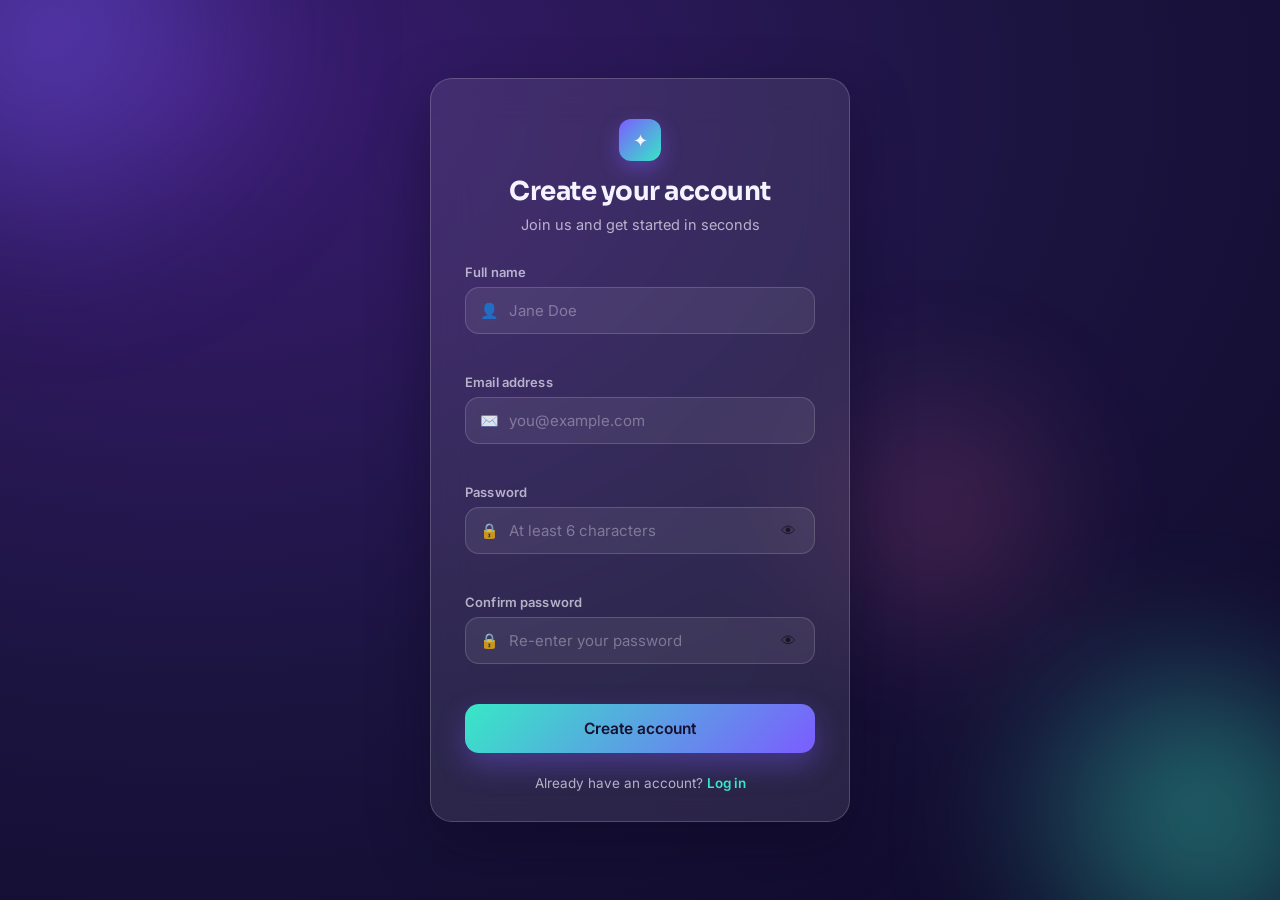
==== index.html @ 5131276d "Add files via upload" ====
<!DOCTYPE html>
<html lang="en">
<head>
<meta charset="UTF-8" />
<meta name="viewport" content="width=device-width, initial-scale=1.0" />
<title>Create Your Account</title>
<link rel="preconnect" href="https://fonts.googleapis.com">
<link href="https://fonts.googleapis.com/css2?family=Sora:wght@500;600;700;800&family=Inter:wght@400;500;600&display=swap" rel="stylesheet">
<link rel="stylesheet" href="style.css" />
</head>
<body>

  <div class="bg-orbs">
    <span class="orb orb-1"></span>
    <span class="orb orb-2"></span>
    <span class="orb orb-3"></span>
  </div>

  <main class="page">
    <section class="card" id="registerCard">
      <div class="card-head">
        <div class="mark">✦</div>
        <h1>Create your account</h1>
        <p class="sub">Join us and get started in seconds</p>
      </div>

      <form id="registerForm" novalidate>

        <div class="field">
          <label for="fullName">Full name</label>
          <div class="input-wrap">
            <span class="icon">👤</span>
            <input type="text" id="fullName" name="fullName" placeholder="Jane Doe" autocomplete="name" />
          </div>
          <span class="error" id="err-fullName"></span>
        </div>

        <div class="field">
          <label for="email">Email address</label>
          <div class="input-wrap">
            <span class="icon">✉️</span>
            <input type="email" id="email" name="email" placeholder="you@example.com" autocomplete="email" />
          </div>
          <span class="error" id="err-email"></span>
        </div>

        <div class="field">
          <label for="password">Password</label>
          <div class="input-wrap">
            <span class="icon">🔒</span>
            <input type="password" id="password" name="password" placeholder="At least 6 characters" autocomplete="new-password" />
            <button type="button" class="toggle-vis" data-target="password" aria-label="Show password">👁</button>
          </div>
          <span class="error" id="err-password"></span>
        </div>

        <div class="field">
          <label for="confirmPassword">Confirm password</label>
          <div class="input-wrap">
            <span class="icon">🔒</span>
            <input type="password" id="confirmPassword" name="confirmPassword" placeholder="Re-enter your password" autocomplete="new-password" />
            <button type="button" class="toggle-vis" data-target="confirmPassword" aria-label="Show password">👁</button>
          </div>
          <span class="error" id="err-confirmPassword"></span>
        </div>

        <button type="submit" class="btn-primary" id="submitBtn">
          <span class="btn-label">Create account</span>
          <span class="btn-spinner" hidden></span>
        </button>

        <p class="banner" id="formBanner" hidden></p>
      </form>

      <p class="footnote">Already have an account? <a href="#">Log in</a></p>
    </section>

    <!-- Post-submit success state -->
    <section class="card" id="successCard" hidden>
      <div class="result-icon success">✓</div>
      <h2>Check your inbox</h2>
      <p class="sub">
        We've sent a verification link to <strong id="sentToEmail">your email</strong>.
        Click it to activate your account. The link expires in 30 minutes.
      </p>
      <a href="resend.html" class="btn-ghost">Didn't get it? Resend email</a>
    </section>
  </main>

  <script src="script.js"></script>
</body>
</html>
---- style.css ----
/* ============================================
   Design tokens
   ============================================ */
:root {
  --bg-1: #1b1440;
  --bg-2: #3a1c71;
  --bg-3: #6a3aa1;
  --accent: #7c5cff;
  --accent-2: #37e8c6;
  --card-bg: rgba(255, 255, 255, 0.09);
  --card-border: rgba(255, 255, 255, 0.18);
  --text-main: #f5f3ff;
  --text-sub: rgba(245, 243, 255, 0.68);
  --input-bg: rgba(255, 255, 255, 0.07);
  --input-border: rgba(255, 255, 255, 0.16);
  --input-focus: var(--accent-2);
  --error: #ff8a9e;
  --success: #37e8c6;
  --radius-lg: 22px;
  --radius-md: 14px;
  --font-display: 'Sora', sans-serif;
  --font-body: 'Inter', sans-serif;
}

* { box-sizing: border-box; }

html, body {
  margin: 0;
  padding: 0;
  min-height: 100vh;
  font-family: var(--font-body);
  color: var(--text-main);
  background: radial-gradient(120% 120% at 15% 10%, var(--bg-2) 0%, var(--bg-1) 55%, #0f0a29 100%);
  overflow-x: hidden;
}

/* ============================================
   Ambient background orbs (signature element)
   ============================================ */
.bg-orbs {
  position: fixed;
  inset: 0;
  z-index: 0;
  overflow: hidden;
  pointer-events: none;
}
.orb {
  position: absolute;
  border-radius: 50%;
  filter: blur(70px);
  opacity: 0.55;
  animation: drift 18s ease-in-out infinite;
}
.orb-1 {
  width: 420px; height: 420px;
  top: -120px; left: -100px;
  background: radial-gradient(circle at 30% 30%, var(--accent), transparent 70%);
  animation-delay: 0s;
}
.orb-2 {
  width: 380px; height: 380px;
  bottom: -140px; right: -80px;
  background: radial-gradient(circle at 60% 40%, var(--accent-2), transparent 70%);
  animation-delay: -6s;
}
.orb-3 {
  width: 300px; height: 300px;
  top: 40%; right: 15%;
  background: radial-gradient(circle at 50% 50%, #ff6fa3, transparent 70%);
  opacity: 0.3;
  animation-delay: -12s;
}
@keyframes drift {
  0%, 100% { transform: translate(0, 0) scale(1); }
  50% { transform: translate(30px, -20px) scale(1.08); }
}
@media (prefers-reduced-motion: reduce) {
  .orb { animation: none; }
}

/* ============================================
   Layout
   ============================================ */
.page {
  position: relative;
  z-index: 1;
  min-height: 100vh;
  display: flex;
  align-items: center;
  justify-content: center;
  padding: 32px 20px;
}

/* ============================================
   Glass card
   ============================================ */
.card {
  width: 100%;
  max-width: 420px;
  background: var(--card-bg);
  border: 1px solid var(--card-border);
  border-radius: var(--radius-lg);
  backdrop-filter: blur(22px);
  -webkit-backdrop-filter: blur(22px);
  box-shadow: 0 24px 60px rgba(10, 6, 30, 0.45);
  padding: 40px 34px 30px;
  animation: rise 0.6s cubic-bezier(0.16, 1, 0.3, 1);
}
@keyframes rise {
  from { opacity: 0; transform: translateY(18px); }
  to { opacity: 1; transform: translateY(0); }
}

.card-head { text-align: center; margin-bottom: 28px; }
.mark {
  width: 42px; height: 42px;
  margin: 0 auto 14px;
  display: flex; align-items: center; justify-content: center;
  border-radius: 12px;
  background: linear-gradient(135deg, var(--accent), var(--accent-2));
  font-size: 18px;
  box-shadow: 0 8px 20px rgba(124, 92, 255, 0.4);
}
.card-head h1 {
  font-family: var(--font-display);
  font-size: 26px;
  font-weight: 700;
  margin: 0 0 6px;
  letter-spacing: -0.02em;
}
.sub {
  color: var(--text-sub);
  font-size: 14.5px;
  line-height: 1.5;
  margin: 0;
}

/* ============================================
   Form fields
   ============================================ */
.field { margin-bottom: 18px; }
label {
  display: block;
  font-size: 13px;
  font-weight: 600;
  margin-bottom: 7px;
  color: var(--text-sub);
  letter-spacing: 0.01em;
}
.input-wrap {
  display: flex;
  align-items: center;
  background: var(--input-bg);
  border: 1px solid var(--input-border);
  border-radius: var(--radius-md);
  padding: 0 14px;
  transition: border-color 0.2s ease, box-shadow 0.2s ease, background 0.2s ease;
}
.input-wrap:focus-within {
  border-color: var(--input-focus);
  box-shadow: 0 0 0 3px rgba(55, 232, 198, 0.15);
  background: rgba(255, 255, 255, 0.1);
}
.input-wrap .icon {
  font-size: 15px;
  margin-right: 10px;
  opacity: 0.85;
}
.input-wrap input {
  flex: 1;
  border: none;
  outline: none;
  background: transparent;
  color: var(--text-main);
  font-family: var(--font-body);
  font-size: 15px;
  padding: 13px 0;
}
.input-wrap input::placeholder { color: rgba(245, 243, 255, 0.35); }

.toggle-vis {
  background: none;
  border: none;
  cursor: pointer;
  font-size: 15px;
  opacity: 0.6;
  padding: 4px;
  transition: opacity 0.15s ease;
}
.toggle-vis:hover { opacity: 1; }

.field.has-error .input-wrap {
  border-color: var(--error);
  box-shadow: 0 0 0 3px rgba(255, 138, 158, 0.14);
}
.error {
  display: block;
  min-height: 16px;
  font-size: 12.5px;
  color: var(--error);
  margin-top: 6px;
  font-weight: 500;
}

/* ============================================
   Buttons
   ============================================ */
.btn-primary {
  width: 100%;
  border: none;
  border-radius: var(--radius-md);
  padding: 15px 0;
  margin-top: 6px;
  font-family: var(--font-body);
  font-size: 15.5px;
  font-weight: 600;
  color: #16102f;
  background: linear-gradient(135deg, var(--accent-2), var(--accent));
  cursor: pointer;
  display: flex;
  align-items: center;
  justify-content: center;
  gap: 10px;
  transition: transform 0.15s ease, box-shadow 0.2s ease, opacity 0.2s ease;
  box-shadow: 0 12px 28px rgba(124, 92, 255, 0.35);
}
.btn-primary:hover { transform: translateY(-2px); box-shadow: 0 16px 34px rgba(124, 92, 255, 0.45); }
.btn-primary:active { transform: translateY(0); }
.btn-primary:disabled { opacity: 0.7; cursor: not-allowed; transform: none; }

.btn-spinner {
  width: 16px; height: 16px;
  border: 2px solid rgba(22, 16, 47, 0.3);
  border-top-color: #16102f;
  border-radius: 50%;
  animation: spin 0.7s linear infinite;
}
@keyframes spin { to { transform: rotate(360deg); } }

.btn-ghost {
  display: inline-block;
  margin-top: 22px;
  padding: 12px 22px;
  border-radius: var(--radius-md);
  border: 1px solid var(--input-border);
  color: var(--text-main);
  text-decoration: none;
  font-size: 14px;
  font-weight: 600;
  transition: background 0.2s ease, border-color 0.2s ease;
}
.btn-ghost:hover { background: rgba(255,255,255,0.08); border-color: var(--accent-2); }

.footnote {
  text-align: center;
  margin: 22px 0 0;
  font-size: 13.5px;
  color: var(--text-sub);
}
.footnote a {
  color: var(--accent-2);
  font-weight: 600;
  text-decoration: none;
}
.footnote a:hover { text-decoration: underline; }

.banner {
  margin: 14px 0 0;
  padding: 11px 14px;
  border-radius: 10px;
  font-size: 13px;
  font-weight: 500;
  text-align: center;
  background: rgba(255, 138, 158, 0.14);
  color: var(--error);
  border: 1px solid rgba(255, 138, 158, 0.3);
}
.banner.ok {
  background: rgba(55, 232, 198, 0.14);
  color: var(--success);
  border-color: rgba(55, 232, 198, 0.3);
}

/* ============================================
   Result states (used on index success + verify.html)
   ============================================ */
#successCard, .result-card {
  text-align: center;
}
.result-icon {
  width: 64px; height: 64px;
  margin: 0 auto 18px;
  display: flex; align-items: center; justify-content: center;
  border-radius: 50%;
  font-size: 28px;
  font-weight: 700;
}
.result-icon.success {
  background: rgba(55, 232, 198, 0.15);
  color: var(--success);
  border: 1px solid rgba(55, 232, 198, 0.4);
}
.result-icon.error {
  background: rgba(255, 138, 158, 0.15);
  color: var(--error);
  border: 1px solid rgba(255, 138, 158, 0.4);
}
.result-card h2 {
  font-family: var(--font-display);
  font-size: 23px;
  margin: 0 0 10px;
}
#successCard h2 {
  font-family: var(--font-display);
  font-size: 23px;
  margin: 0 0 10px;
}
.result-card p, #successCard p { color: var(--text-sub); font-size: 14.5px; line-height: 1.6; }

.spinner-lg {
  width: 40px; height: 40px;
  margin: 0 auto 18px;
  border: 3px solid rgba(255,255,255,0.15);
  border-top-color: var(--accent-2);
  border-radius: 50%;
  animation: spin 0.8s linear infinite;
}

/* ============================================
   Responsive
   ============================================ */
@media (max-width: 480px) {
  .card { padding: 32px 24px 26px; border-radius: 18px; }
  .card-head h1 { font-size: 22px; }
}
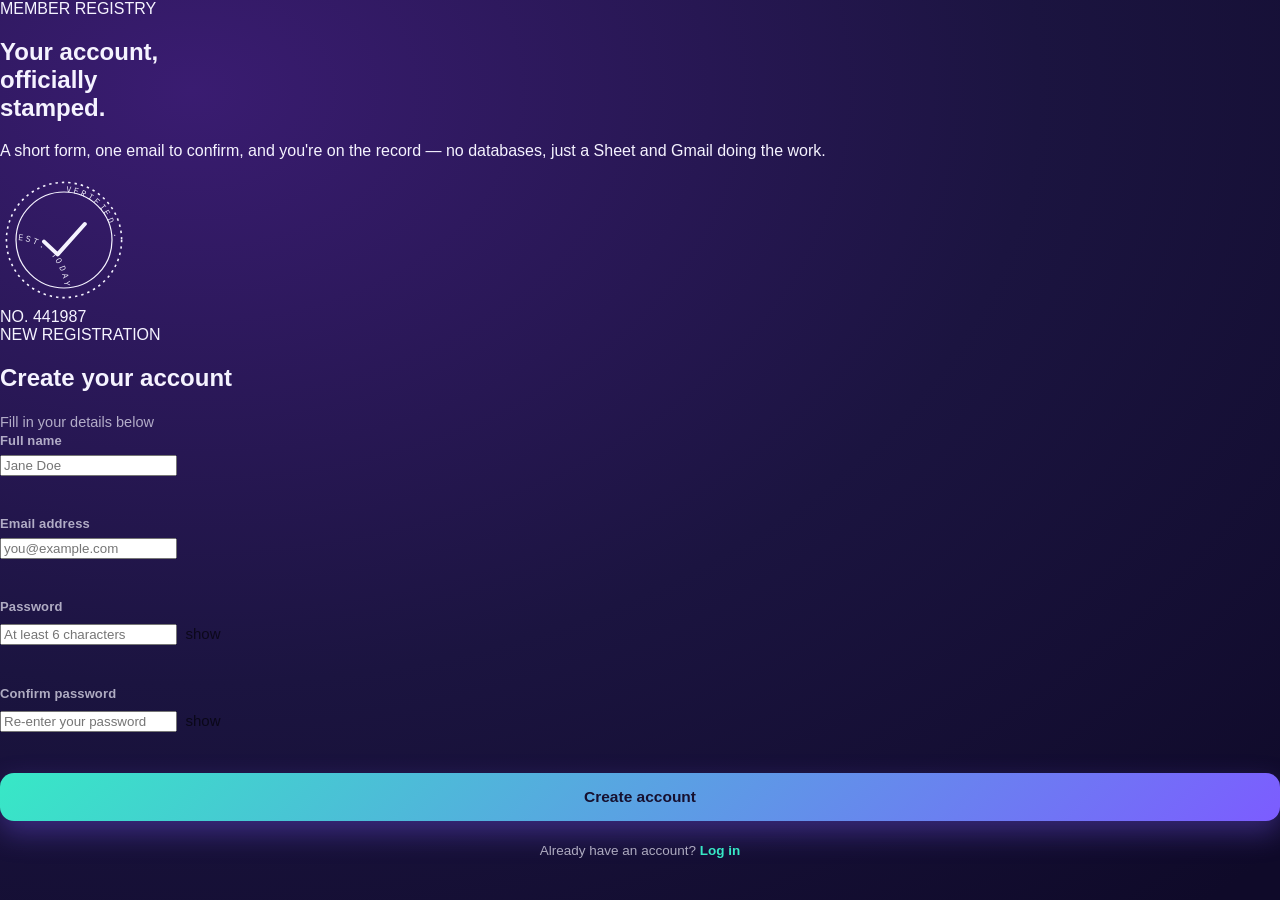
==== commit 52db6091: "Refactor index.html structure and styles" ====
--- a/index.html
+++ b/index.html
@@ -5,88 +5,120 @@
 <meta name="viewport" content="width=device-width, initial-scale=1.0" />
 <title>Create Your Account</title>
 <link rel="preconnect" href="https://fonts.googleapis.com">
-<link href="https://fonts.googleapis.com/css2?family=Sora:wght@500;600;700;800&family=Inter:wght@400;500;600&display=swap" rel="stylesheet">
+<link href="https://fonts.googleapis.com/css2?family=Fraunces:opsz,wght@9..144,500;9..144,600;9..144,700&family=Work+Sans:wght@400;500;600&family=IBM+Plex+Mono:wght@500;600&display=swap" rel="stylesheet">
 <link rel="stylesheet" href="style.css" />
 </head>
 <body>
 
-  <div class="bg-orbs">
-    <span class="orb orb-1"></span>
-    <span class="orb orb-2"></span>
-    <span class="orb orb-3"></span>
-  </div>
+  <main class="frame">
 
-  <main class="page">
-    <section class="card" id="registerCard">
-      <div class="card-head">
-        <div class="mark">✦</div>
-        <h1>Create your account</h1>
-        <p class="sub">Join us and get started in seconds</p>
+    <!-- Left: brand panel with the rubber-stamp signature -->
+    <section class="panel-brand">
+      <div class="panel-inner">
+        <span class="eyebrow">MEMBER REGISTRY</span>
+        <h1 class="headline">Your account,<br/>officially<br/>stamped.</h1>
+        <p class="tagline">A short form, one email to confirm, and you're on the record — no databases, just a Sheet and Gmail doing the work.</p>
+
+        <div class="stamp" aria-hidden="true">
+          <svg viewBox="0 0 160 160" width="128" height="128">
+            <circle cx="80" cy="80" r="72" fill="none" stroke="currentColor" stroke-width="2" stroke-dasharray="3 5"/>
+            <circle cx="80" cy="80" r="60" fill="none" stroke="currentColor" stroke-width="1.5"/>
+            <path id="stampCircleTop" fill="none" d="M 80,20 A 60,60 0 0 1 140,80"/>
+            <path id="stampCircleBot" fill="none" d="M 20,80 A 60,60 0 0 1 80,140"/>
+            <text font-family="IBM Plex Mono" font-size="10.5" letter-spacing="3" fill="currentColor">
+              <textPath href="#stampCircleTop" startOffset="2">VERIFIED · SECURE</textPath>
+            </text>
+            <text font-family="IBM Plex Mono" font-size="10.5" letter-spacing="3" fill="currentColor">
+              <textPath href="#stampCircleBot" startOffset="2">EST. TODAY</textPath>
+            </text>
+            <path d="M55 82 L72 98 L106 60" fill="none" stroke="currentColor" stroke-width="5" stroke-linecap="round" stroke-linejoin="round"/>
+          </svg>
+        </div>
+
+        <div class="ticket-number">NO. <span id="ticketNumber">000142</span></div>
+      </div>
+    </section>
+
+    <!-- Right: the form, styled like a ticket stub -->
+    <section class="panel-form">
+      <div class="stub" id="registerCard">
+        <div class="stub-notch stub-notch-top"></div>
+
+        <div class="stub-head">
+          <span class="eyebrow small">NEW REGISTRATION</span>
+          <h2>Create your account</h2>
+          <p class="sub">Fill in your details below</p>
+        </div>
+
+        <form id="registerForm" novalidate>
+
+          <div class="field">
+            <label for="fullName">Full name</label>
+            <input type="text" id="fullName" name="fullName" placeholder="Jane Doe" autocomplete="name" />
+            <span class="error" id="err-fullName"></span>
+          </div>
+
+          <div class="field">
+            <label for="email">Email address</label>
+            <input type="email" id="email" name="email" placeholder="you@example.com" autocomplete="email" />
+            <span class="error" id="err-email"></span>
+          </div>
+
+          <div class="field">
+            <label for="password">Password</label>
+            <div class="input-with-toggle">
+              <input type="password" id="password" name="password" placeholder="At least 6 characters" autocomplete="new-password" />
+              <button type="button" class="toggle-vis" data-target="password" aria-label="Show password">show</button>
+            </div>
+            <span class="error" id="err-password"></span>
+          </div>
+
+          <div class="field">
+            <label for="confirmPassword">Confirm password</label>
+            <div class="input-with-toggle">
+              <input type="password" id="confirmPassword" name="confirmPassword" placeholder="Re-enter your password" autocomplete="new-password" />
+              <button type="button" class="toggle-vis" data-target="confirmPassword" aria-label="Show password">show</button>
+            </div>
+            <span class="error" id="err-confirmPassword"></span>
+          </div>
+
+          <button type="submit" class="btn-primary" id="submitBtn">
+            <span class="btn-label">Create account</span>
+            <span class="btn-spinner" hidden></span>
+          </button>
+
+          <p class="banner" id="formBanner" hidden></p>
+        </form>
+
+        <div class="stub-perf"></div>
+
+        <p class="footnote">Already have an account? <a href="#">Log in</a></p>
       </div>
 
-      <form id="registerForm" novalidate>
+      <!-- Post-submit success state -->
+      <div class="stub result-stub" id="successCard" hidden>
+        <div class="stub-notch stub-notch-top"></div>
+        <div class="result-stamp success">
+          <svg viewBox="0 0 52 52" width="36" height="36">
+            <circle class="check-circle" cx="26" cy="26" r="23" fill="none"/>
+            <path class="check-mark" fill="none" d="M14 27 L22 35 L38 17"/>
+          </svg>
+        </div>
+        <h2>Check your inbox</h2>
+        <p class="sub">
+          We've sent a verification link to <strong id="sentToEmail">your email</strong>.
+          Click it to activate your account. The link expires in 30 minutes.
+        </p>
+        <a href="verify.html" class="btn-ghost">Didn't get it? Resend email</a>
+      </div>
 
-        <div class="field">
-          <label for="fullName">Full name</label>
-          <div class="input-wrap">
-            <span class="icon">👤</span>
-            <input type="text" id="fullName" name="fullName" placeholder="Jane Doe" autocomplete="name" />
-          </div>
-          <span class="error" id="err-fullName"></span>
-        </div>
-
-        <div class="field">
-          <label for="email">Email address</label>
-          <div class="input-wrap">
-            <span class="icon">✉️</span>
-            <input type="email" id="email" name="email" placeholder="you@example.com" autocomplete="email" />
-          </div>
-          <span class="error" id="err-email"></span>
-        </div>
-
-        <div class="field">
-          <label for="password">Password</label>
-          <div class="input-wrap">
-            <span class="icon">🔒</span>
-            <input type="password" id="password" name="password" placeholder="At least 6 characters" autocomplete="new-password" />
-            <button type="button" class="toggle-vis" data-target="password" aria-label="Show password">👁</button>
-          </div>
-          <span class="error" id="err-password"></span>
-        </div>
-
-        <div class="field">
-          <label for="confirmPassword">Confirm password</label>
-          <div class="input-wrap">
-            <span class="icon">🔒</span>
-            <input type="password" id="confirmPassword" name="confirmPassword" placeholder="Re-enter your password" autocomplete="new-password" />
-            <button type="button" class="toggle-vis" data-target="confirmPassword" aria-label="Show password">👁</button>
-          </div>
-          <span class="error" id="err-confirmPassword"></span>
-        </div>
-
-        <button type="submit" class="btn-primary" id="submitBtn">
-          <span class="btn-label">Create account</span>
-          <span class="btn-spinner" hidden></span>
-        </button>
-
-        <p class="banner" id="formBanner" hidden></p>
-      </form>
-
-      <p class="footnote">Already have an account? <a href="#">Log in</a></p>
-    </section>
-
-    <!-- Post-submit success state -->
-    <section class="card" id="successCard" hidden>
-      <div class="result-icon success">✓</div>
-      <h2>Check your inbox</h2>
-      <p class="sub">
-        We've sent a verification link to <strong id="sentToEmail">your email</strong>.
-        Click it to activate your account. The link expires in 30 minutes.
-      </p>
-      <a href="resend.html" class="btn-ghost">Didn't get it? Resend email</a>
     </section>
   </main>
 
   <script src="script.js"></script>
+  <script>
+    document.getElementById("ticketNumber").textContent =
+      String(Math.floor(100000 + Math.random() * 900000)).slice(0, 6);
+  </script>
 </body>
 </html>
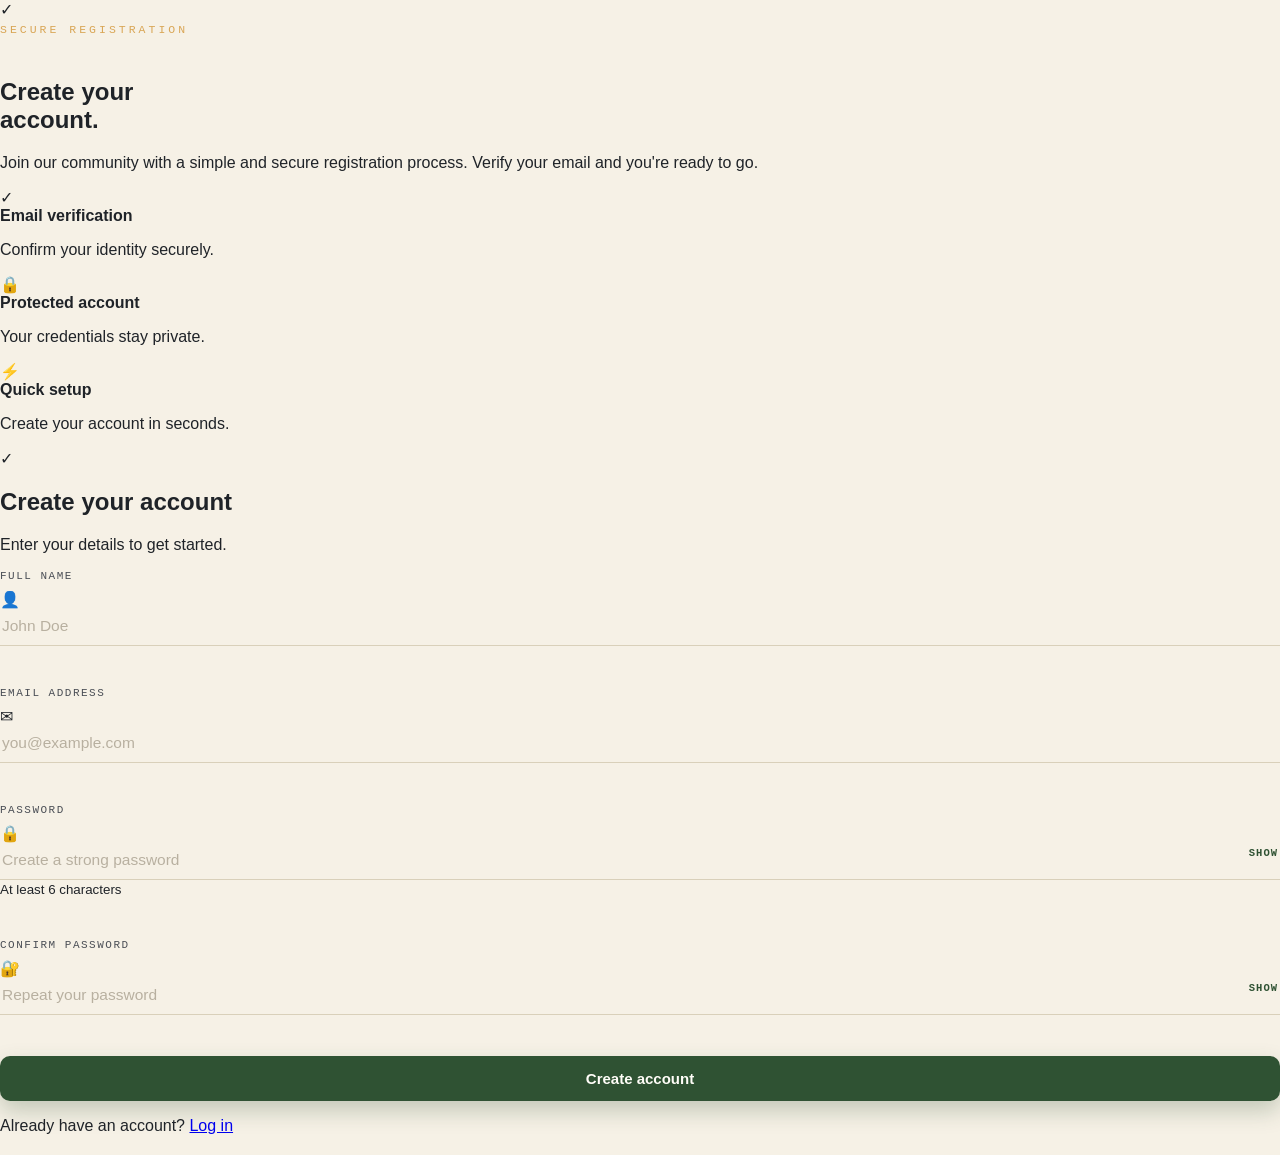
==== commit f93a3579: "1 Updated the HTML structure for the account creation page, including changes to the form and layout" ====
--- a/index.html
+++ b/index.html
@@ -1,124 +1,374 @@
 <!DOCTYPE html>
 <html lang="en">
+
 <head>
-<meta charset="UTF-8" />
-<meta name="viewport" content="width=device-width, initial-scale=1.0" />
-<title>Create Your Account</title>
-<link rel="preconnect" href="https://fonts.googleapis.com">
-<link href="https://fonts.googleapis.com/css2?family=Fraunces:opsz,wght@9..144,500;9..144,600;9..144,700&family=Work+Sans:wght@400;500;600&family=IBM+Plex+Mono:wght@500;600&display=swap" rel="stylesheet">
-<link rel="stylesheet" href="style.css" />
+
+<meta charset="UTF-8">
+
+<meta name="viewport"
+content="width=device-width, initial-scale=1.0">
+
+<title>Create Account</title>
+
+<link rel="preconnect"
+href="https://fonts.googleapis.com">
+
+<link rel="preconnect"
+href="https://fonts.gstatic.com"
+crossorigin>
+
+<link href="https://fonts.googleapis.com/css2?family=DM+Sans:wght@400;500;600;700&family=Playfair+Display:wght@600;700&display=swap"
+rel="stylesheet">
+
+<link rel="stylesheet" href="style.css">
+
 </head>
+
+
 <body>
 
-  <main class="frame">
-
-    <!-- Left: brand panel with the rubber-stamp signature -->
-    <section class="panel-brand">
-      <div class="panel-inner">
-        <span class="eyebrow">MEMBER REGISTRY</span>
-        <h1 class="headline">Your account,<br/>officially<br/>stamped.</h1>
-        <p class="tagline">A short form, one email to confirm, and you're on the record — no databases, just a Sheet and Gmail doing the work.</p>
-
-        <div class="stamp" aria-hidden="true">
-          <svg viewBox="0 0 160 160" width="128" height="128">
-            <circle cx="80" cy="80" r="72" fill="none" stroke="currentColor" stroke-width="2" stroke-dasharray="3 5"/>
-            <circle cx="80" cy="80" r="60" fill="none" stroke="currentColor" stroke-width="1.5"/>
-            <path id="stampCircleTop" fill="none" d="M 80,20 A 60,60 0 0 1 140,80"/>
-            <path id="stampCircleBot" fill="none" d="M 20,80 A 60,60 0 0 1 80,140"/>
-            <text font-family="IBM Plex Mono" font-size="10.5" letter-spacing="3" fill="currentColor">
-              <textPath href="#stampCircleTop" startOffset="2">VERIFIED · SECURE</textPath>
-            </text>
-            <text font-family="IBM Plex Mono" font-size="10.5" letter-spacing="3" fill="currentColor">
-              <textPath href="#stampCircleBot" startOffset="2">EST. TODAY</textPath>
-            </text>
-            <path d="M55 82 L72 98 L106 60" fill="none" stroke="currentColor" stroke-width="5" stroke-linecap="round" stroke-linejoin="round"/>
-          </svg>
-        </div>
-
-        <div class="ticket-number">NO. <span id="ticketNumber">000142</span></div>
-      </div>
-    </section>
-
-    <!-- Right: the form, styled like a ticket stub -->
-    <section class="panel-form">
-      <div class="stub" id="registerCard">
-        <div class="stub-notch stub-notch-top"></div>
-
-        <div class="stub-head">
-          <span class="eyebrow small">NEW REGISTRATION</span>
-          <h2>Create your account</h2>
-          <p class="sub">Fill in your details below</p>
-        </div>
-
-        <form id="registerForm" novalidate>
-
-          <div class="field">
-            <label for="fullName">Full name</label>
-            <input type="text" id="fullName" name="fullName" placeholder="Jane Doe" autocomplete="name" />
-            <span class="error" id="err-fullName"></span>
-          </div>
-
-          <div class="field">
-            <label for="email">Email address</label>
-            <input type="email" id="email" name="email" placeholder="you@example.com" autocomplete="email" />
-            <span class="error" id="err-email"></span>
-          </div>
-
-          <div class="field">
-            <label for="password">Password</label>
-            <div class="input-with-toggle">
-              <input type="password" id="password" name="password" placeholder="At least 6 characters" autocomplete="new-password" />
-              <button type="button" class="toggle-vis" data-target="password" aria-label="Show password">show</button>
-            </div>
-            <span class="error" id="err-password"></span>
-          </div>
-
-          <div class="field">
-            <label for="confirmPassword">Confirm password</label>
-            <div class="input-with-toggle">
-              <input type="password" id="confirmPassword" name="confirmPassword" placeholder="Re-enter your password" autocomplete="new-password" />
-              <button type="button" class="toggle-vis" data-target="confirmPassword" aria-label="Show password">show</button>
-            </div>
-            <span class="error" id="err-confirmPassword"></span>
-          </div>
-
-          <button type="submit" class="btn-primary" id="submitBtn">
-            <span class="btn-label">Create account</span>
-            <span class="btn-spinner" hidden></span>
-          </button>
-
-          <p class="banner" id="formBanner" hidden></p>
-        </form>
-
-        <div class="stub-perf"></div>
-
-        <p class="footnote">Already have an account? <a href="#">Log in</a></p>
-      </div>
-
-      <!-- Post-submit success state -->
-      <div class="stub result-stub" id="successCard" hidden>
-        <div class="stub-notch stub-notch-top"></div>
-        <div class="result-stamp success">
-          <svg viewBox="0 0 52 52" width="36" height="36">
-            <circle class="check-circle" cx="26" cy="26" r="23" fill="none"/>
-            <path class="check-mark" fill="none" d="M14 27 L22 35 L38 17"/>
-          </svg>
-        </div>
-        <h2>Check your inbox</h2>
-        <p class="sub">
-          We've sent a verification link to <strong id="sentToEmail">your email</strong>.
-          Click it to activate your account. The link expires in 30 minutes.
-        </p>
-        <a href="verify.html" class="btn-ghost">Didn't get it? Resend email</a>
-      </div>
-
-    </section>
-  </main>
-
-  <script src="script.js"></script>
-  <script>
-    document.getElementById("ticketNumber").textContent =
-      String(Math.floor(100000 + Math.random() * 900000)).slice(0, 6);
-  </script>
+<div class="page-bg"></div>
+
+<main class="auth-container">
+
+
+<!-- LEFT SIDE -->
+
+<section class="brand-panel">
+
+<div class="brand-content">
+
+<div class="brand-logo">
+<span>✓</span>
+</div>
+
+<div class="eyebrow">
+SECURE REGISTRATION
+</div>
+
+<h1>
+Create your
+<br>
+<span>account.</span>
+</h1>
+
+<p class="brand-description">
+Join our community with a simple and secure registration process.
+Verify your email and you're ready to go.
+</p>
+
+
+<div class="feature-list">
+
+<div class="feature">
+<div class="feature-icon">✓</div>
+
+<div>
+<strong>Email verification</strong>
+<p>Confirm your identity securely.</p>
+</div>
+</div>
+
+
+<div class="feature">
+<div class="feature-icon">🔒</div>
+
+<div>
+<strong>Protected account</strong>
+<p>Your credentials stay private.</p>
+</div>
+</div>
+
+
+<div class="feature">
+<div class="feature-icon">⚡</div>
+
+<div>
+<strong>Quick setup</strong>
+<p>Create your account in seconds.</p>
+</div>
+</div>
+
+</div>
+
+</div>
+
+</section>
+
+
+<!-- FORM SIDE -->
+
+<section class="form-panel">
+
+<div class="form-card"
+id="registerCard">
+
+
+<div class="form-header">
+
+<div class="mini-logo">
+✓
+</div>
+
+<h2>Create your account</h2>
+
+<p>
+Enter your details to get started.
+</p>
+
+</div>
+
+
+<form id="registerForm" novalidate>
+
+
+<!-- NAME -->
+
+<div class="field">
+
+<label for="fullName">
+Full name
+</label>
+
+<div class="input-wrapper">
+
+<span class="input-icon">👤</span>
+
+<input
+type="text"
+id="fullName"
+name="fullName"
+placeholder="John Doe"
+autocomplete="name"
+>
+
+</div>
+
+<span class="error"
+id="err-fullName">
+</span>
+
+</div>
+
+
+<!-- EMAIL -->
+
+<div class="field">
+
+<label for="email">
+Email address
+</label>
+
+<div class="input-wrapper">
+
+<span class="input-icon">✉</span>
+
+<input
+type="email"
+id="email"
+name="email"
+placeholder="you@example.com"
+autocomplete="email"
+>
+
+</div>
+
+<span class="error"
+id="err-email">
+</span>
+
+</div>
+
+
+<!-- PASSWORD -->
+
+<div class="field">
+
+<label for="password">
+Password
+</label>
+
+<div class="input-wrapper">
+
+<span class="input-icon">🔒</span>
+
+<input
+type="password"
+id="password"
+name="password"
+placeholder="Create a strong password"
+autocomplete="new-password"
+>
+
+<button
+type="button"
+class="toggle-vis"
+data-target="password"
+>
+Show
+</button>
+
+</div>
+
+<div class="password-strength">
+
+<div class="strength-bar">
+<span></span>
+<span></span>
+<span></span>
+<span></span>
+</div>
+
+<small id="strengthText">
+At least 6 characters
+</small>
+
+</div>
+
+<span class="error"
+id="err-password">
+</span>
+
+</div>
+
+
+<!-- CONFIRM -->
+
+<div class="field">
+
+<label for="confirmPassword">
+Confirm password
+</label>
+
+<div class="input-wrapper">
+
+<span class="input-icon">🔐</span>
+
+<input
+type="password"
+id="confirmPassword"
+name="confirmPassword"
+placeholder="Repeat your password"
+autocomplete="new-password"
+>
+
+<button
+type="button"
+class="toggle-vis"
+data-target="confirmPassword"
+>
+Show
+</button>
+
+</div>
+
+<span class="error"
+id="err-confirmPassword">
+</span>
+
+</div>
+
+
+<!-- SUBMIT -->
+
+<button
+type="submit"
+class="btn-primary"
+id="submitBtn"
+>
+
+<span class="btn-label">
+Create account
+</span>
+
+<span
+class="btn-spinner"
+hidden>
+</span>
+
+</button>
+
+
+<p
+class="banner"
+id="formBanner"
+hidden>
+</p>
+
+</form>
+
+
+<p class="login-note">
+Already have an account?
+<a href="#">
+Log in
+</a>
+</p>
+
+</div>
+
+
+<!-- SUCCESS CARD -->
+
+<div
+class="form-card success-card"
+id="successCard"
+hidden
+>
+
+<div class="success-icon">
+✓
+</div>
+
+<div class="success-content">
+
+<div class="eyebrow">
+REGISTRATION COMPLETE
+</div>
+
+<h2>
+Check your inbox
+</h2>
+
+<p>
+We've sent a verification link to
+<strong id="sentToEmail">
+your email
+</strong>.
+</p>
+
+<div class="email-notice">
+
+<span>✉</span>
+
+<div>
+<strong>Verification email sent</strong>
+
+<p>
+The link will expire in 30 minutes.
+</p>
+
+</div>
+
+</div>
+
+<a
+href="verify.html"
+class="btn-secondary"
+>
+Didn't receive it?
+</a>
+
+</div>
+
+</div>
+
+</section>
+
+</main>
+
+
+<script src="script.js"></script>
+
 </body>
 </html>
--- a/style.css
+++ b/style.css
@@ -1,25 +1,23 @@
 /* ============================================
-   Design tokens
+   Design tokens — "paper & stamp" system
    ============================================ */
 :root {
-  --bg-1: #1b1440;
-  --bg-2: #3a1c71;
-  --bg-3: #6a3aa1;
-  --accent: #7c5cff;
-  --accent-2: #37e8c6;
-  --card-bg: rgba(255, 255, 255, 0.09);
-  --card-border: rgba(255, 255, 255, 0.18);
-  --text-main: #f5f3ff;
-  --text-sub: rgba(245, 243, 255, 0.68);
-  --input-bg: rgba(255, 255, 255, 0.07);
-  --input-border: rgba(255, 255, 255, 0.16);
-  --input-focus: var(--accent-2);
-  --error: #ff8a9e;
-  --success: #37e8c6;
-  --radius-lg: 22px;
-  --radius-md: 14px;
-  --font-display: 'Sora', sans-serif;
-  --font-body: 'Inter', sans-serif;
+  --paper: #f6f1e6;
+  --paper-2: #efe8d8;
+  --ink: #1f2328;
+  --ink-soft: #4a4e55;
+  --forest: #2f5233;
+  --forest-2: #234226;
+  --brass: #b9812f;
+  --brass-light: #d9a656;
+  --rose: #b1483d;
+  --line: #d9d0ba;
+  --white: #fffdf8;
+
+  --radius-md: 10px;
+  --font-display: 'Fraunces', serif;
+  --font-body: 'Work Sans', sans-serif;
+  --font-mono: 'IBM Plex Mono', monospace;
 }
 
 * { box-sizing: border-box; }
@@ -29,175 +27,226 @@
   padding: 0;
   min-height: 100vh;
   font-family: var(--font-body);
-  color: var(--text-main);
-  background: radial-gradient(120% 120% at 15% 10%, var(--bg-2) 0%, var(--bg-1) 55%, #0f0a29 100%);
-  overflow-x: hidden;
-}
-
-/* ============================================
-   Ambient background orbs (signature element)
-   ============================================ */
-.bg-orbs {
-  position: fixed;
+  color: var(--ink);
+  background: var(--paper);
+}
+
+/* ============================================
+   Split-screen frame
+   ============================================ */
+.frame {
+  min-height: 100vh;
+  display: grid;
+  grid-template-columns: minmax(0, 1.05fr) minmax(0, 1fr);
+}
+
+/* ---------- Left: brand panel ---------- */
+.panel-brand {
+  position: relative;
+  background: var(--forest);
+  background-image:
+    radial-gradient(circle at 15% 20%, rgba(255,255,255,0.05), transparent 45%),
+    linear-gradient(165deg, var(--forest) 0%, var(--forest-2) 100%);
+  color: var(--paper);
+  display: flex;
+  align-items: center;
+  padding: 64px 56px;
+  overflow: hidden;
+}
+.panel-brand::before {
+  /* subtle paper-grain overlay so the flat green reads as printed, not digital */
+  content: "";
+  position: absolute;
   inset: 0;
-  z-index: 0;
-  overflow: hidden;
+  opacity: 0.06;
+  background-image: url("data:image/svg+xml,%3Csvg xmlns='http://www.w3.org/2000/svg' width='140' height='140'%3E%3Cfilter id='n'%3E%3CfeTurbulence type='fractalNoise' baseFrequency='0.85' numOctaves='2' stitchTiles='stitch'/%3E%3C/filter%3E%3Crect width='100%25' height='100%25' filter='url(%23n)'/%3E%3C/svg%3E");
+  mix-blend-mode: overlay;
   pointer-events: none;
 }
-.orb {
-  position: absolute;
-  border-radius: 50%;
-  filter: blur(70px);
-  opacity: 0.55;
-  animation: drift 18s ease-in-out infinite;
-}
-.orb-1 {
-  width: 420px; height: 420px;
-  top: -120px; left: -100px;
-  background: radial-gradient(circle at 30% 30%, var(--accent), transparent 70%);
-  animation-delay: 0s;
-}
-.orb-2 {
-  width: 380px; height: 380px;
-  bottom: -140px; right: -80px;
-  background: radial-gradient(circle at 60% 40%, var(--accent-2), transparent 70%);
-  animation-delay: -6s;
-}
-.orb-3 {
-  width: 300px; height: 300px;
-  top: 40%; right: 15%;
-  background: radial-gradient(circle at 50% 50%, #ff6fa3, transparent 70%);
-  opacity: 0.3;
-  animation-delay: -12s;
-}
-@keyframes drift {
-  0%, 100% { transform: translate(0, 0) scale(1); }
-  50% { transform: translate(30px, -20px) scale(1.08); }
+
+.panel-inner { position: relative; max-width: 420px; }
+
+.eyebrow {
+  display: inline-block;
+  font-family: var(--font-mono);
+  font-size: 11.5px;
+  letter-spacing: 3px;
+  font-weight: 500;
+  color: var(--brass-light);
+  margin-bottom: 22px;
+}
+.eyebrow.small {
+  color: var(--brass);
+  margin-bottom: 14px;
+}
+
+.headline {
+  font-family: var(--font-display);
+  font-size: clamp(34px, 4.4vw, 50px);
+  font-weight: 600;
+  line-height: 1.08;
+  letter-spacing: -0.01em;
+  margin: 0 0 20px;
+}
+
+.tagline {
+  font-size: 15px;
+  line-height: 1.7;
+  color: rgba(246, 241, 230, 0.72);
+  margin: 0 0 42px;
+  max-width: 360px;
+}
+
+.stamp {
+  color: var(--brass-light);
+  opacity: 0.85;
+  width: 128px;
+  height: 128px;
+  animation: stampFloat 7s ease-in-out infinite;
+}
+@keyframes stampFloat {
+  0%, 100% { transform: translateY(0) rotate(-2deg); }
+  50% { transform: translateY(-6px) rotate(1deg); }
 }
 @media (prefers-reduced-motion: reduce) {
-  .orb { animation: none; }
-}
-
-/* ============================================
-   Layout
-   ============================================ */
-.page {
+  .stamp { animation: none; }
+}
+
+.ticket-number {
+  margin-top: 26px;
+  font-family: var(--font-mono);
+  font-size: 12.5px;
+  letter-spacing: 2px;
+  color: rgba(246, 241, 230, 0.5);
+}
+
+/* ---------- Right: form panel ---------- */
+.panel-form {
   position: relative;
-  z-index: 1;
-  min-height: 100vh;
   display: flex;
   align-items: center;
   justify-content: center;
-  padding: 32px 20px;
-}
-
-/* ============================================
-   Glass card
-   ============================================ */
-.card {
+  padding: 56px 40px;
+  background: var(--paper);
+}
+
+/* Ticket-stub card */
+.stub {
+  position: relative;
   width: 100%;
-  max-width: 420px;
-  background: var(--card-bg);
-  border: 1px solid var(--card-border);
-  border-radius: var(--radius-lg);
-  backdrop-filter: blur(22px);
-  -webkit-backdrop-filter: blur(22px);
-  box-shadow: 0 24px 60px rgba(10, 6, 30, 0.45);
-  padding: 40px 34px 30px;
-  animation: rise 0.6s cubic-bezier(0.16, 1, 0.3, 1);
+  max-width: 400px;
+  background: var(--white);
+  border: 1px solid var(--line);
+  border-radius: var(--radius-md);
+  box-shadow: 0 18px 40px rgba(31, 35, 40, 0.08);
+  padding: 40px 36px 32px;
+  animation: rise 0.55s cubic-bezier(0.16, 1, 0.3, 1);
 }
 @keyframes rise {
-  from { opacity: 0; transform: translateY(18px); }
+  from { opacity: 0; transform: translateY(14px); }
   to { opacity: 1; transform: translateY(0); }
 }
 
-.card-head { text-align: center; margin-bottom: 28px; }
-.mark {
-  width: 42px; height: 42px;
-  margin: 0 auto 14px;
-  display: flex; align-items: center; justify-content: center;
-  border-radius: 12px;
-  background: linear-gradient(135deg, var(--accent), var(--accent-2));
-  font-size: 18px;
-  box-shadow: 0 8px 20px rgba(124, 92, 255, 0.4);
-}
-.card-head h1 {
+/* Punched notch top-center, like a torn ticket edge */
+.stub-notch {
+  position: absolute;
+  top: -1px;
+  left: 50%;
+  transform: translate(-50%, -50%);
+  width: 26px;
+  height: 26px;
+  background: var(--paper);
+  border-radius: 50%;
+  border: 1px solid var(--line);
+}
+
+.stub-head { text-align: left; margin-bottom: 26px; }
+.stub-head h2 {
   font-family: var(--font-display);
   font-size: 26px;
-  font-weight: 700;
+  font-weight: 600;
   margin: 0 0 6px;
-  letter-spacing: -0.02em;
+  letter-spacing: -0.01em;
+  color: var(--ink);
 }
 .sub {
-  color: var(--text-sub);
-  font-size: 14.5px;
+  color: var(--ink-soft);
+  font-size: 14px;
   line-height: 1.5;
   margin: 0;
 }
 
-/* ============================================
-   Form fields
-   ============================================ */
-.field { margin-bottom: 18px; }
+/* Dashed perforation strip separating form from footer, like tearing a stub */
+.stub-perf {
+  border-top: 1.5px dashed var(--line);
+  margin: 22px 0 18px;
+  position: relative;
+}
+.stub-perf::before, .stub-perf::after {
+  content: "";
+  position: absolute;
+  top: -8px;
+  width: 16px; height: 16px;
+  border-radius: 50%;
+  background: var(--paper);
+  border: 1px solid var(--line);
+}
+.stub-perf::before { left: -36px; }
+.stub-perf::after { right: -36px; }
+
+/* ============================================
+   Form fields — underline style, document-like
+   ============================================ */
+.field { margin-bottom: 20px; }
 label {
   display: block;
-  font-size: 13px;
-  font-weight: 600;
-  margin-bottom: 7px;
-  color: var(--text-sub);
-  letter-spacing: 0.01em;
-}
-.input-wrap {
-  display: flex;
-  align-items: center;
-  background: var(--input-bg);
-  border: 1px solid var(--input-border);
-  border-radius: var(--radius-md);
-  padding: 0 14px;
-  transition: border-color 0.2s ease, box-shadow 0.2s ease, background 0.2s ease;
-}
-.input-wrap:focus-within {
-  border-color: var(--input-focus);
-  box-shadow: 0 0 0 3px rgba(55, 232, 198, 0.15);
-  background: rgba(255, 255, 255, 0.1);
-}
-.input-wrap .icon {
-  font-size: 15px;
-  margin-right: 10px;
-  opacity: 0.85;
-}
-.input-wrap input {
-  flex: 1;
+  font-family: var(--font-mono);
+  font-size: 11px;
+  font-weight: 500;
+  letter-spacing: 1.5px;
+  text-transform: uppercase;
+  margin-bottom: 8px;
+  color: var(--ink-soft);
+}
+input[type="text"], input[type="email"], input[type="password"] {
+  width: 100%;
   border: none;
+  border-bottom: 1.5px solid var(--line);
+  background: transparent;
   outline: none;
-  background: transparent;
-  color: var(--text-main);
+  color: var(--ink);
   font-family: var(--font-body);
-  font-size: 15px;
-  padding: 13px 0;
-}
-.input-wrap input::placeholder { color: rgba(245, 243, 255, 0.35); }
-
+  font-size: 15.5px;
+  padding: 8px 2px 10px;
+  transition: border-color 0.2s ease;
+}
+input::placeholder { color: #b8b0a0; }
+input:focus { border-bottom-color: var(--forest); }
+
+.input-with-toggle { position: relative; display: flex; align-items: center; }
+.input-with-toggle input { padding-right: 46px; }
 .toggle-vis {
+  position: absolute;
+  right: 2px;
   background: none;
   border: none;
   cursor: pointer;
-  font-size: 15px;
-  opacity: 0.6;
-  padding: 4px;
-  transition: opacity 0.15s ease;
-}
-.toggle-vis:hover { opacity: 1; }
-
-.field.has-error .input-wrap {
-  border-color: var(--error);
-  box-shadow: 0 0 0 3px rgba(255, 138, 158, 0.14);
-}
+  font-family: var(--font-mono);
+  font-size: 10.5px;
+  letter-spacing: 1px;
+  text-transform: uppercase;
+  color: var(--forest);
+  font-weight: 600;
+  padding: 4px 0;
+}
+.toggle-vis:hover { color: var(--brass); }
+
+.field.has-error input { border-bottom-color: var(--rose); }
 .error {
   display: block;
-  min-height: 16px;
-  font-size: 12.5px;
-  color: var(--error);
+  min-height: 15px;
+  font-size: 12px;
+  color: var(--rose);
   margin-top: 6px;
   font-weight: 500;
 }
@@ -209,29 +258,29 @@
   width: 100%;
   border: none;
   border-radius: var(--radius-md);
-  padding: 15px 0;
-  margin-top: 6px;
+  padding: 14px 0;
+  margin-top: 10px;
   font-family: var(--font-body);
-  font-size: 15.5px;
-  font-weight: 600;
-  color: #16102f;
-  background: linear-gradient(135deg, var(--accent-2), var(--accent));
+  font-size: 15px;
+  font-weight: 600;
+  color: var(--white);
+  background: var(--forest);
   cursor: pointer;
   display: flex;
   align-items: center;
   justify-content: center;
   gap: 10px;
-  transition: transform 0.15s ease, box-shadow 0.2s ease, opacity 0.2s ease;
-  box-shadow: 0 12px 28px rgba(124, 92, 255, 0.35);
-}
-.btn-primary:hover { transform: translateY(-2px); box-shadow: 0 16px 34px rgba(124, 92, 255, 0.45); }
+  transition: background 0.2s ease, transform 0.15s ease, box-shadow 0.2s ease;
+  box-shadow: 0 10px 22px rgba(47, 82, 51, 0.25);
+}
+.btn-primary:hover { background: var(--forest-2); transform: translateY(-1px); }
 .btn-primary:active { transform: translateY(0); }
-.btn-primary:disabled { opacity: 0.7; cursor: not-allowed; transform: none; }
+.btn-primary:disabled { opacity: 0.65; cursor: not-allowed; transform: none; }
 
 .btn-spinner {
-  width: 16px; height: 16px;
-  border: 2px solid rgba(22, 16, 47, 0.3);
-  border-top-color: #16102f;
+  width: 15px; height: 15px;
+  border: 2px solid rgba(255,255,255,0.35);
+  border-top-color: var(--white);
   border-radius: 50%;
   animation: spin 0.7s linear infinite;
 }
@@ -239,89 +288,106 @@
 
 .btn-ghost {
   display: inline-block;
-  margin-top: 22px;
-  padding: 12px 22px;
+  margin-top: 20px;
+  padding: 11px 20px;
   border-radius: var(--radius-md);
-  border: 1px solid var(--input-border);
-  color: var(--text-main);
+  border: 1.5px solid var(--forest);
+  color: var(--forest);
   text-decoration: none;
-  font-size: 14px;
-  font-weight: 600;
-  transition: background 0.2s ease, border-color 0.2s ease;
-}
-.btn-ghost:hover { background: rgba(255,255,255,0.08); border-color: var(--accent-2); }
+  font-size: 13.5px;
+  font-weight: 600;
+  transition: background 0.2s ease, color 0.2s ease;
+}
+.btn-ghost:hover { background: var(--forest); color: var(--white); }
 
 .footnote {
-  text-align: center;
-  margin: 22px 0 0;
-  font-size: 13.5px;
-  color: var(--text-sub);
-}
-.footnote a {
-  color: var(--accent-2);
-  font-weight: 600;
-  text-decoration: none;
-}
+  text-align: left;
+  margin: 0;
+  font-size: 13px;
+  color: var(--ink-soft);
+}
+.footnote a { color: var(--forest); font-weight: 600; text-decoration: none; }
 .footnote a:hover { text-decoration: underline; }
 
 .banner {
   margin: 14px 0 0;
-  padding: 11px 14px;
-  border-radius: 10px;
-  font-size: 13px;
+  padding: 10px 14px;
+  border-radius: 8px;
+  font-size: 12.5px;
   font-weight: 500;
-  text-align: center;
-  background: rgba(255, 138, 158, 0.14);
-  color: var(--error);
-  border: 1px solid rgba(255, 138, 158, 0.3);
+  text-align: left;
+  background: rgba(177, 72, 61, 0.09);
+  color: var(--rose);
+  border: 1px solid rgba(177, 72, 61, 0.25);
 }
 .banner.ok {
-  background: rgba(55, 232, 198, 0.14);
-  color: var(--success);
-  border-color: rgba(55, 232, 198, 0.3);
-}
-
-/* ============================================
-   Result states (used on index success + verify.html)
-   ============================================ */
-#successCard, .result-card {
-  text-align: center;
-}
-.result-icon {
-  width: 64px; height: 64px;
+  background: rgba(47, 82, 51, 0.09);
+  color: var(--forest);
+  border-color: rgba(47, 82, 51, 0.25);
+}
+
+/* ============================================
+   Result states
+   ============================================ */
+.result-stub { text-align: center; }
+.result-stamp {
+  width: 60px; height: 60px;
   margin: 0 auto 18px;
   display: flex; align-items: center; justify-content: center;
   border-radius: 50%;
-  font-size: 28px;
-  font-weight: 700;
-}
-.result-icon.success {
-  background: rgba(55, 232, 198, 0.15);
-  color: var(--success);
-  border: 1px solid rgba(55, 232, 198, 0.4);
-}
-.result-icon.error {
-  background: rgba(255, 138, 158, 0.15);
-  color: var(--error);
-  border: 1px solid rgba(255, 138, 158, 0.4);
-}
-.result-card h2 {
+  animation: popIn 0.5s cubic-bezier(0.34, 1.56, 0.64, 1);
+}
+.result-stamp.success {
+  background: rgba(47, 82, 51, 0.08);
+  border: 1.5px solid var(--forest);
+}
+.result-stamp.error {
+  background: rgba(177, 72, 61, 0.08);
+  border: 1.5px solid var(--rose);
+  font-family: var(--font-display);
+  font-size: 26px;
+  color: var(--rose);
+}
+@keyframes popIn {
+  from { opacity: 0; transform: scale(0.6) rotate(-8deg); }
+  to { opacity: 1; transform: scale(1) rotate(0); }
+}
+
+.check-circle {
+  stroke: var(--forest);
+  stroke-width: 2;
+  stroke-dasharray: 145;
+  stroke-dashoffset: 145;
+  animation: drawCircle 0.5s ease forwards;
+}
+.check-mark {
+  stroke: var(--forest);
+  stroke-width: 3.5;
+  stroke-linecap: round;
+  stroke-linejoin: round;
+  stroke-dasharray: 34;
+  stroke-dashoffset: 34;
+  animation: drawCheck 0.35s 0.45s ease forwards;
+}
+@keyframes drawCircle { to { stroke-dashoffset: 0; } }
+@keyframes drawCheck { to { stroke-dashoffset: 0; } }
+@media (prefers-reduced-motion: reduce) {
+  .result-stamp, .check-circle, .check-mark { animation: none; stroke-dashoffset: 0; }
+}
+
+.result-stub h2 {
   font-family: var(--font-display);
   font-size: 23px;
+  font-weight: 600;
   margin: 0 0 10px;
 }
-#successCard h2 {
-  font-family: var(--font-display);
-  font-size: 23px;
-  margin: 0 0 10px;
-}
-.result-card p, #successCard p { color: var(--text-sub); font-size: 14.5px; line-height: 1.6; }
+.result-stub p { color: var(--ink-soft); font-size: 14px; line-height: 1.6; }
 
 .spinner-lg {
-  width: 40px; height: 40px;
+  width: 36px; height: 36px;
   margin: 0 auto 18px;
-  border: 3px solid rgba(255,255,255,0.15);
-  border-top-color: var(--accent-2);
+  border: 3px solid var(--line);
+  border-top-color: var(--forest);
   border-radius: 50%;
   animation: spin 0.8s linear infinite;
 }
@@ -329,7 +395,20 @@
 /* ============================================
    Responsive
    ============================================ */
+@media (max-width: 900px) {
+  .frame { grid-template-columns: 1fr; }
+  .panel-brand {
+    padding: 48px 32px 60px;
+  }
+  .headline { font-size: 30px; }
+  .tagline { margin-bottom: 30px; }
+  .stamp { width: 92px; height: 92px; }
+  .panel-form { padding: 0 24px 56px; }
+  .stub { margin-top: -34px; max-width: 440px; }
+}
+
 @media (max-width: 480px) {
-  .card { padding: 32px 24px 26px; border-radius: 18px; }
-  .card-head h1 { font-size: 22px; }
-}
+  .stub { padding: 32px 24px 26px; }
+  .stub-perf::before { left: -28px; }
+  .stub-perf::after { right: -28px; }
+}
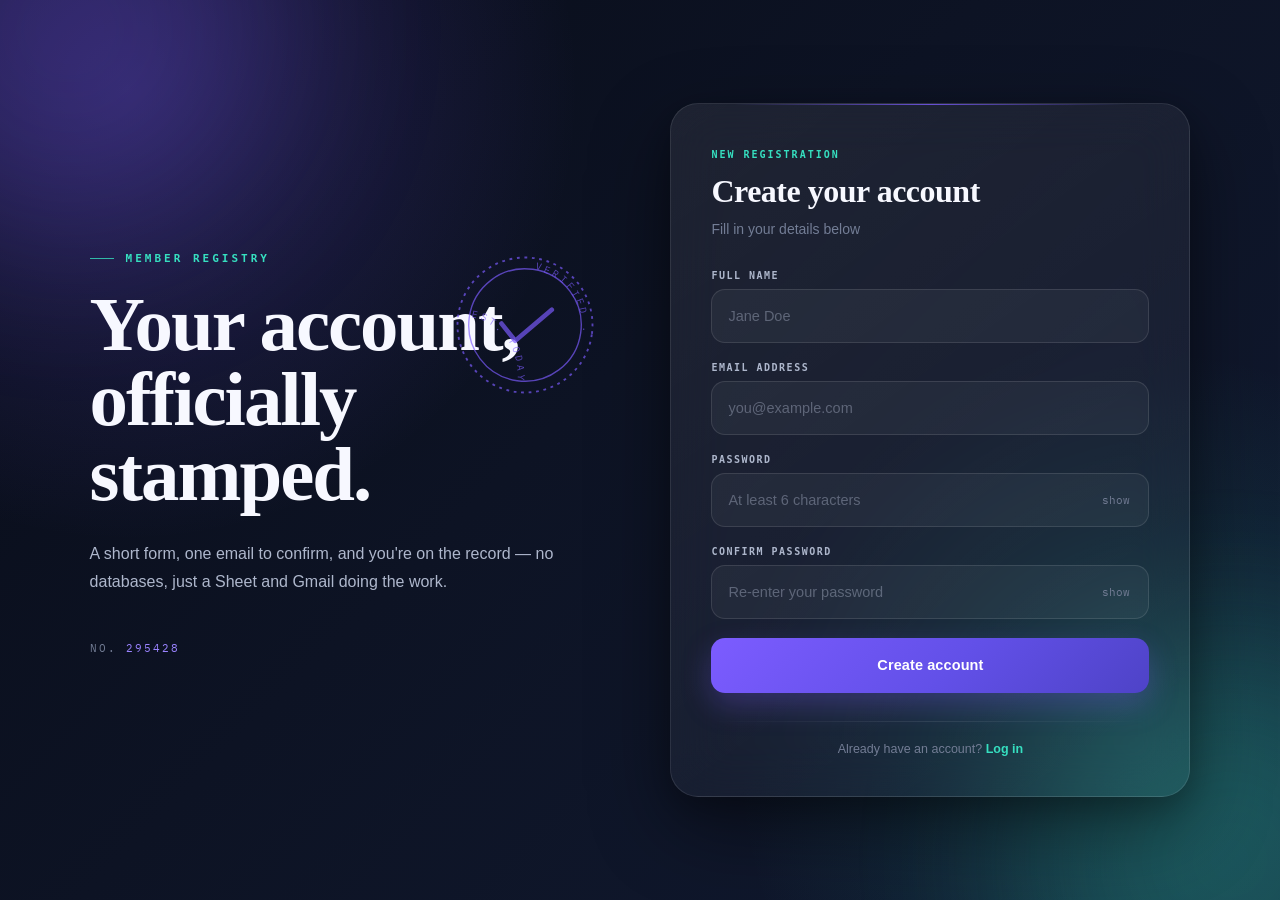
==== commit e566c208: "2" ====
--- a/index.html
+++ b/index.html
@@ -1,374 +1,124 @@
 <!DOCTYPE html>
 <html lang="en">
-
 <head>
-
-<meta charset="UTF-8">
-
-<meta name="viewport"
-content="width=device-width, initial-scale=1.0">
-
-<title>Create Account</title>
-
-<link rel="preconnect"
-href="https://fonts.googleapis.com">
-
-<link rel="preconnect"
-href="https://fonts.gstatic.com"
-crossorigin>
-
-<link href="https://fonts.googleapis.com/css2?family=DM+Sans:wght@400;500;600;700&family=Playfair+Display:wght@600;700&display=swap"
-rel="stylesheet">
-
-<link rel="stylesheet" href="style.css">
-
+<meta charset="UTF-8" />
+<meta name="viewport" content="width=device-width, initial-scale=1.0" />
+<title>Create Your Account</title>
+<link rel="preconnect" href="https://fonts.googleapis.com">
+<link href="https://fonts.googleapis.com/css2?family=Fraunces:opsz,wght@9..144,500;9..144,600;9..144,700&family=Work+Sans:wght@400;500;600&family=IBM+Plex+Mono:wght@500;600&display=swap" rel="stylesheet">
+<link rel="stylesheet" href="style.css" />
 </head>
-
-
 <body>
 
-<div class="page-bg"></div>
+  <main class="frame">
 
-<main class="auth-container">
+    <!-- Left: brand panel with the rubber-stamp signature -->
+    <section class="panel-brand">
+      <div class="panel-inner">
+        <span class="eyebrow">MEMBER REGISTRY</span>
+        <h1 class="headline">Your account,<br/>officially<br/>stamped.</h1>
+        <p class="tagline">A short form, one email to confirm, and you're on the record — no databases, just a Sheet and Gmail doing the work.</p>
 
+        <div class="stamp" aria-hidden="true">
+          <svg viewBox="0 0 160 160" width="128" height="128">
+            <circle cx="80" cy="80" r="72" fill="none" stroke="currentColor" stroke-width="2" stroke-dasharray="3 5"/>
+            <circle cx="80" cy="80" r="60" fill="none" stroke="currentColor" stroke-width="1.5"/>
+            <path id="stampCircleTop" fill="none" d="M 80,20 A 60,60 0 0 1 140,80"/>
+            <path id="stampCircleBot" fill="none" d="M 20,80 A 60,60 0 0 1 80,140"/>
+            <text font-family="IBM Plex Mono" font-size="10.5" letter-spacing="3" fill="currentColor">
+              <textPath href="#stampCircleTop" startOffset="2">VERIFIED · SECURE</textPath>
+            </text>
+            <text font-family="IBM Plex Mono" font-size="10.5" letter-spacing="3" fill="currentColor">
+              <textPath href="#stampCircleBot" startOffset="2">EST. TODAY</textPath>
+            </text>
+            <path d="M55 82 L72 98 L106 60" fill="none" stroke="currentColor" stroke-width="5" stroke-linecap="round" stroke-linejoin="round"/>
+          </svg>
+        </div>
 
-<!-- LEFT SIDE -->
+        <div class="ticket-number">NO. <span id="ticketNumber">000142</span></div>
+      </div>
+    </section>
 
-<section class="brand-panel">
+    <!-- Right: the form, styled like a ticket stub -->
+    <section class="panel-form">
+      <div class="stub" id="registerCard">
+        <div class="stub-notch stub-notch-top"></div>
 
-<div class="brand-content">
+        <div class="stub-head">
+          <span class="eyebrow small">NEW REGISTRATION</span>
+          <h2>Create your account</h2>
+          <p class="sub">Fill in your details below</p>
+        </div>
 
-<div class="brand-logo">
-<span>✓</span>
-</div>
+        <form id="registerForm" novalidate>
 
-<div class="eyebrow">
-SECURE REGISTRATION
-</div>
+          <div class="field">
+            <label for="fullName">Full name</label>
+            <input type="text" id="fullName" name="fullName" placeholder="Jane Doe" autocomplete="name" />
+            <span class="error" id="err-fullName"></span>
+          </div>
 
-<h1>
-Create your
-<br>
-<span>account.</span>
-</h1>
+          <div class="field">
+            <label for="email">Email address</label>
+            <input type="email" id="email" name="email" placeholder="you@example.com" autocomplete="email" />
+            <span class="error" id="err-email"></span>
+          </div>
 
-<p class="brand-description">
-Join our community with a simple and secure registration process.
-Verify your email and you're ready to go.
-</p>
+          <div class="field">
+            <label for="password">Password</label>
+            <div class="input-with-toggle">
+              <input type="password" id="password" name="password" placeholder="At least 6 characters" autocomplete="new-password" />
+              <button type="button" class="toggle-vis" data-target="password" aria-label="Show password">show</button>
+            </div>
+            <span class="error" id="err-password"></span>
+          </div>
 
+          <div class="field">
+            <label for="confirmPassword">Confirm password</label>
+            <div class="input-with-toggle">
+              <input type="password" id="confirmPassword" name="confirmPassword" placeholder="Re-enter your password" autocomplete="new-password" />
+              <button type="button" class="toggle-vis" data-target="confirmPassword" aria-label="Show password">show</button>
+            </div>
+            <span class="error" id="err-confirmPassword"></span>
+          </div>
 
-<div class="feature-list">
+          <button type="submit" class="btn-primary" id="submitBtn">
+            <span class="btn-label">Create account</span>
+            <span class="btn-spinner" hidden></span>
+          </button>
 
-<div class="feature">
-<div class="feature-icon">✓</div>
+          <p class="banner" id="formBanner" hidden></p>
+        </form>
 
-<div>
-<strong>Email verification</strong>
-<p>Confirm your identity securely.</p>
-</div>
-</div>
+        <div class="stub-perf"></div>
 
+        <p class="footnote">Already have an account? <a href="#">Log in</a></p>
+      </div>
 
-<div class="feature">
-<div class="feature-icon">🔒</div>
+      <!-- Post-submit success state -->
+      <div class="stub result-stub" id="successCard" hidden>
+        <div class="stub-notch stub-notch-top"></div>
+        <div class="result-stamp success">
+          <svg viewBox="0 0 52 52" width="36" height="36">
+            <circle class="check-circle" cx="26" cy="26" r="23" fill="none"/>
+            <path class="check-mark" fill="none" d="M14 27 L22 35 L38 17"/>
+          </svg>
+        </div>
+        <h2>Check your inbox</h2>
+        <p class="sub">
+          We've sent a verification link to <strong id="sentToEmail">your email</strong>.
+          Click it to activate your account. The link expires in 30 minutes.
+        </p>
+        <a href="verify.html" class="btn-ghost">Didn't get it? Resend email</a>
+      </div>
 
-<div>
-<strong>Protected account</strong>
-<p>Your credentials stay private.</p>
-</div>
-</div>
+    </section>
+  </main>
 
-
-<div class="feature">
-<div class="feature-icon">⚡</div>
-
-<div>
-<strong>Quick setup</strong>
-<p>Create your account in seconds.</p>
-</div>
-</div>
-
-</div>
-
-</div>
-
-</section>
-
-
-<!-- FORM SIDE -->
-
-<section class="form-panel">
-
-<div class="form-card"
-id="registerCard">
-
-
-<div class="form-header">
-
-<div class="mini-logo">
-✓
-</div>
-
-<h2>Create your account</h2>
-
-<p>
-Enter your details to get started.
-</p>
-
-</div>
-
-
-<form id="registerForm" novalidate>
-
-
-<!-- NAME -->
-
-<div class="field">
-
-<label for="fullName">
-Full name
-</label>
-
-<div class="input-wrapper">
-
-<span class="input-icon">👤</span>
-
-<input
-type="text"
-id="fullName"
-name="fullName"
-placeholder="John Doe"
-autocomplete="name"
->
-
-</div>
-
-<span class="error"
-id="err-fullName">
-</span>
-
-</div>
-
-
-<!-- EMAIL -->
-
-<div class="field">
-
-<label for="email">
-Email address
-</label>
-
-<div class="input-wrapper">
-
-<span class="input-icon">✉</span>
-
-<input
-type="email"
-id="email"
-name="email"
-placeholder="you@example.com"
-autocomplete="email"
->
-
-</div>
-
-<span class="error"
-id="err-email">
-</span>
-
-</div>
-
-
-<!-- PASSWORD -->
-
-<div class="field">
-
-<label for="password">
-Password
-</label>
-
-<div class="input-wrapper">
-
-<span class="input-icon">🔒</span>
-
-<input
-type="password"
-id="password"
-name="password"
-placeholder="Create a strong password"
-autocomplete="new-password"
->
-
-<button
-type="button"
-class="toggle-vis"
-data-target="password"
->
-Show
-</button>
-
-</div>
-
-<div class="password-strength">
-
-<div class="strength-bar">
-<span></span>
-<span></span>
-<span></span>
-<span></span>
-</div>
-
-<small id="strengthText">
-At least 6 characters
-</small>
-
-</div>
-
-<span class="error"
-id="err-password">
-</span>
-
-</div>
-
-
-<!-- CONFIRM -->
-
-<div class="field">
-
-<label for="confirmPassword">
-Confirm password
-</label>
-
-<div class="input-wrapper">
-
-<span class="input-icon">🔐</span>
-
-<input
-type="password"
-id="confirmPassword"
-name="confirmPassword"
-placeholder="Repeat your password"
-autocomplete="new-password"
->
-
-<button
-type="button"
-class="toggle-vis"
-data-target="confirmPassword"
->
-Show
-</button>
-
-</div>
-
-<span class="error"
-id="err-confirmPassword">
-</span>
-
-</div>
-
-
-<!-- SUBMIT -->
-
-<button
-type="submit"
-class="btn-primary"
-id="submitBtn"
->
-
-<span class="btn-label">
-Create account
-</span>
-
-<span
-class="btn-spinner"
-hidden>
-</span>
-
-</button>
-
-
-<p
-class="banner"
-id="formBanner"
-hidden>
-</p>
-
-</form>
-
-
-<p class="login-note">
-Already have an account?
-<a href="#">
-Log in
-</a>
-</p>
-
-</div>
-
-
-<!-- SUCCESS CARD -->
-
-<div
-class="form-card success-card"
-id="successCard"
-hidden
->
-
-<div class="success-icon">
-✓
-</div>
-
-<div class="success-content">
-
-<div class="eyebrow">
-REGISTRATION COMPLETE
-</div>
-
-<h2>
-Check your inbox
-</h2>
-
-<p>
-We've sent a verification link to
-<strong id="sentToEmail">
-your email
-</strong>.
-</p>
-
-<div class="email-notice">
-
-<span>✉</span>
-
-<div>
-<strong>Verification email sent</strong>
-
-<p>
-The link will expire in 30 minutes.
-</p>
-
-</div>
-
-</div>
-
-<a
-href="verify.html"
-class="btn-secondary"
->
-Didn't receive it?
-</a>
-
-</div>
-
-</div>
-
-</section>
-
-</main>
-
-
-<script src="script.js"></script>
-
+  <script src="script.js"></script>
+  <script>
+    document.getElementById("ticketNumber").textContent =
+      String(Math.floor(100000 + Math.random() * 900000)).slice(0, 6);
+  </script>
 </body>
 </html>
--- a/style.css
+++ b/style.css
@@ -1,414 +1,1371 @@
-/* ============================================
-   Design tokens — "paper & stamp" system
-   ============================================ */
+/* ============================================================
+   MEMBER REGISTRY — COMPLETE DESIGN
+   Works with the exact index.html + verify.html provided
+   ============================================================ */
+
+/* ------------------------------------------------------------
+   1. DESIGN TOKENS
+   ------------------------------------------------------------ */
+
 :root {
-  --paper: #f6f1e6;
-  --paper-2: #efe8d8;
-  --ink: #1f2328;
-  --ink-soft: #4a4e55;
-  --forest: #2f5233;
-  --forest-2: #234226;
-  --brass: #b9812f;
-  --brass-light: #d9a656;
-  --rose: #b1483d;
-  --line: #d9d0ba;
-  --white: #fffdf8;
-
-  --radius-md: 10px;
-  --font-display: 'Fraunces', serif;
-  --font-body: 'Work Sans', sans-serif;
-  --font-mono: 'IBM Plex Mono', monospace;
-}
-
-* { box-sizing: border-box; }
-
-html, body {
+  --bg-main: #0b1020;
+  --bg-secondary: #11182b;
+
+  --card: rgba(19, 27, 48, 0.88);
+  --card-light: rgba(255, 255, 255, 0.045);
+
+  --border: rgba(255, 255, 255, 0.10);
+  --border-hover: rgba(124, 92, 255, 0.55);
+
+  --primary: #7c5cff;
+  --primary-light: #9a83ff;
+  --secondary: #36dfc0;
+
+  --text-main: #f7f8ff;
+  --text-soft: #aeb7cc;
+  --text-muted: #737d95;
+
+  --success: #36dfc0;
+  --error: #ff718d;
+
+  --input-bg: rgba(255, 255, 255, 0.045);
+  --input-border: rgba(255, 255, 255, 0.11);
+
+  --shadow-card:
+    0 30px 80px rgba(0, 0, 0, 0.45),
+    0 10px 30px rgba(0, 0, 0, 0.20);
+
+  --radius-xl: 28px;
+  --radius-lg: 20px;
+  --radius-md: 14px;
+
+  --font-display: "Fraunces", Georgia, serif;
+  --font-body: "Work Sans", Arial, sans-serif;
+  --font-mono: "IBM Plex Mono", monospace;
+}
+
+
+/* ------------------------------------------------------------
+   2. RESET
+   ------------------------------------------------------------ */
+
+*,
+*::before,
+*::after {
+  box-sizing: border-box;
+}
+
+html {
+  margin: 0;
+  padding: 0;
+  min-height: 100%;
+  background: var(--bg-main);
+}
+
+body {
   margin: 0;
   padding: 0;
   min-height: 100vh;
+
   font-family: var(--font-body);
-  color: var(--ink);
-  background: var(--paper);
-}
-
-/* ============================================
-   Split-screen frame
-   ============================================ */
+  color: var(--text-main);
+
+  background:
+    radial-gradient(
+      circle at 10% 10%,
+      rgba(124, 92, 255, 0.25),
+      transparent 32%
+    ),
+    radial-gradient(
+      circle at 90% 85%,
+      rgba(54, 223, 192, 0.16),
+      transparent 30%
+    ),
+    linear-gradient(
+      135deg,
+      #080c18 0%,
+      #0d1324 45%,
+      #111a31 100%
+    );
+
+  overflow-x: hidden;
+}
+
+button,
+input {
+  font: inherit;
+}
+
+button {
+  -webkit-tap-highlight-color: transparent;
+}
+
+a {
+  -webkit-tap-highlight-color: transparent;
+}
+
+
+/* ------------------------------------------------------------
+   3. BACKGROUND DECORATION
+   ------------------------------------------------------------ */
+
+body::before,
+body::after {
+  content: "";
+  position: fixed;
+  z-index: 0;
+
+  width: 420px;
+  height: 420px;
+
+  border-radius: 50%;
+
+  pointer-events: none;
+
+  filter: blur(90px);
+  opacity: 0.22;
+}
+
+body::before {
+  top: -180px;
+  left: -140px;
+
+  background: var(--primary);
+
+  animation: floatingOrb 12s ease-in-out infinite;
+}
+
+body::after {
+  right: -160px;
+  bottom: -170px;
+
+  background: var(--secondary);
+
+  animation: floatingOrbReverse 15s ease-in-out infinite;
+}
+
+@keyframes floatingOrb {
+  0%,
+  100% {
+    transform: translate(0, 0);
+  }
+
+  50% {
+    transform: translate(35px, 25px);
+  }
+}
+
+@keyframes floatingOrbReverse {
+  0%,
+  100% {
+    transform: translate(0, 0);
+  }
+
+  50% {
+    transform: translate(-30px, -25px);
+  }
+}
+
+
+/* ------------------------------------------------------------
+   4. MAIN PAGE LAYOUT
+   ------------------------------------------------------------ */
+
 .frame {
+  position: relative;
+  z-index: 1;
+
+  width: 100%;
   min-height: 100vh;
+
   display: grid;
-  grid-template-columns: minmax(0, 1.05fr) minmax(0, 1fr);
-}
-
-/* ---------- Left: brand panel ---------- */
+  grid-template-columns: minmax(0, 1fr) minmax(420px, 520px);
+
+  align-items: center;
+
+  gap: 70px;
+
+  padding: 55px clamp(28px, 7vw, 110px);
+
+  max-width: 1500px;
+  margin: 0 auto;
+}
+
+
+/* ------------------------------------------------------------
+   5. LEFT BRAND PANEL
+   ------------------------------------------------------------ */
+
 .panel-brand {
-  position: relative;
-  background: var(--forest);
-  background-image:
-    radial-gradient(circle at 15% 20%, rgba(255,255,255,0.05), transparent 45%),
-    linear-gradient(165deg, var(--forest) 0%, var(--forest-2) 100%);
-  color: var(--paper);
-  display: flex;
-  align-items: center;
-  padding: 64px 56px;
-  overflow: hidden;
-}
-.panel-brand::before {
-  /* subtle paper-grain overlay so the flat green reads as printed, not digital */
-  content: "";
-  position: absolute;
-  inset: 0;
-  opacity: 0.06;
-  background-image: url("data:image/svg+xml,%3Csvg xmlns='http://www.w3.org/2000/svg' width='140' height='140'%3E%3Cfilter id='n'%3E%3CfeTurbulence type='fractalNoise' baseFrequency='0.85' numOctaves='2' stitchTiles='stitch'/%3E%3C/filter%3E%3Crect width='100%25' height='100%25' filter='url(%23n)'/%3E%3C/svg%3E");
-  mix-blend-mode: overlay;
-  pointer-events: none;
-}
-
-.panel-inner { position: relative; max-width: 420px; }
-
-.eyebrow {
-  display: inline-block;
-  font-family: var(--font-mono);
-  font-size: 11.5px;
-  letter-spacing: 3px;
-  font-weight: 500;
-  color: var(--brass-light);
-  margin-bottom: 22px;
-}
-.eyebrow.small {
-  color: var(--brass);
-  margin-bottom: 14px;
-}
-
-.headline {
-  font-family: var(--font-display);
-  font-size: clamp(34px, 4.4vw, 50px);
-  font-weight: 600;
-  line-height: 1.08;
-  letter-spacing: -0.01em;
-  margin: 0 0 20px;
-}
-
-.tagline {
-  font-size: 15px;
-  line-height: 1.7;
-  color: rgba(246, 241, 230, 0.72);
-  margin: 0 0 42px;
-  max-width: 360px;
-}
-
-.stamp {
-  color: var(--brass-light);
-  opacity: 0.85;
-  width: 128px;
-  height: 128px;
-  animation: stampFloat 7s ease-in-out infinite;
-}
-@keyframes stampFloat {
-  0%, 100% { transform: translateY(0) rotate(-2deg); }
-  50% { transform: translateY(-6px) rotate(1deg); }
-}
-@media (prefers-reduced-motion: reduce) {
-  .stamp { animation: none; }
-}
-
-.ticket-number {
-  margin-top: 26px;
-  font-family: var(--font-mono);
-  font-size: 12.5px;
-  letter-spacing: 2px;
-  color: rgba(246, 241, 230, 0.5);
-}
-
-/* ---------- Right: form panel ---------- */
-.panel-form {
-  position: relative;
   display: flex;
   align-items: center;
   justify-content: center;
-  padding: 56px 40px;
-  background: var(--paper);
-}
-
-/* Ticket-stub card */
-.stub {
+
+  min-height: 620px;
+}
+
+.panel-inner {
+  width: 100%;
+  max-width: 560px;
+
   position: relative;
-  width: 100%;
-  max-width: 400px;
-  background: var(--white);
-  border: 1px solid var(--line);
-  border-radius: var(--radius-md);
-  box-shadow: 0 18px 40px rgba(31, 35, 40, 0.08);
-  padding: 40px 36px 32px;
-  animation: rise 0.55s cubic-bezier(0.16, 1, 0.3, 1);
-}
-@keyframes rise {
-  from { opacity: 0; transform: translateY(14px); }
-  to { opacity: 1; transform: translateY(0); }
-}
-
-/* Punched notch top-center, like a torn ticket edge */
-.stub-notch {
-  position: absolute;
-  top: -1px;
-  left: 50%;
-  transform: translate(-50%, -50%);
-  width: 26px;
-  height: 26px;
-  background: var(--paper);
-  border-radius: 50%;
-  border: 1px solid var(--line);
-}
-
-.stub-head { text-align: left; margin-bottom: 26px; }
-.stub-head h2 {
-  font-family: var(--font-display);
-  font-size: 26px;
-  font-weight: 600;
-  margin: 0 0 6px;
-  letter-spacing: -0.01em;
-  color: var(--ink);
-}
-.sub {
-  color: var(--ink-soft);
-  font-size: 14px;
-  line-height: 1.5;
-  margin: 0;
-}
-
-/* Dashed perforation strip separating form from footer, like tearing a stub */
-.stub-perf {
-  border-top: 1.5px dashed var(--line);
-  margin: 22px 0 18px;
-  position: relative;
-}
-.stub-perf::before, .stub-perf::after {
-  content: "";
-  position: absolute;
-  top: -8px;
-  width: 16px; height: 16px;
-  border-radius: 50%;
-  background: var(--paper);
-  border: 1px solid var(--line);
-}
-.stub-perf::before { left: -36px; }
-.stub-perf::after { right: -36px; }
-
-/* ============================================
-   Form fields — underline style, document-like
-   ============================================ */
-.field { margin-bottom: 20px; }
-label {
-  display: block;
+}
+
+
+/* ------------------------------------------------------------
+   6. EYEBROW
+   ------------------------------------------------------------ */
+
+.eyebrow {
+  display: inline-flex;
+  align-items: center;
+
   font-family: var(--font-mono);
   font-size: 11px;
-  font-weight: 500;
-  letter-spacing: 1.5px;
+  font-weight: 600;
+
+  letter-spacing: 3px;
+
+  color: var(--secondary);
+
   text-transform: uppercase;
-  margin-bottom: 8px;
-  color: var(--ink-soft);
-}
-input[type="text"], input[type="email"], input[type="password"] {
-  width: 100%;
-  border: none;
-  border-bottom: 1.5px solid var(--line);
-  background: transparent;
-  outline: none;
-  color: var(--ink);
-  font-family: var(--font-body);
-  font-size: 15.5px;
-  padding: 8px 2px 10px;
-  transition: border-color 0.2s ease;
-}
-input::placeholder { color: #b8b0a0; }
-input:focus { border-bottom-color: var(--forest); }
-
-.input-with-toggle { position: relative; display: flex; align-items: center; }
-.input-with-toggle input { padding-right: 46px; }
-.toggle-vis {
+
+  margin-bottom: 22px;
+}
+
+.eyebrow::before {
+  content: "";
+
+  width: 24px;
+  height: 1px;
+
+  background: var(--secondary);
+
+  margin-right: 12px;
+
+  opacity: 0.8;
+}
+
+.eyebrow.small {
+  font-size: 10px;
+  letter-spacing: 2px;
+
+  margin-bottom: 13px;
+}
+
+.eyebrow.small::before {
+  display: none;
+}
+
+
+/* ------------------------------------------------------------
+   7. MAIN HEADLINE
+   ------------------------------------------------------------ */
+
+.headline {
+  margin: 0;
+
+  max-width: 580px;
+
+  font-family: var(--font-display);
+
+  font-size: clamp(48px, 6vw, 82px);
+
+  font-weight: 600;
+
+  line-height: 0.98;
+
+  letter-spacing: -2px;
+
+  color: var(--text-main);
+}
+
+.tagline {
+  max-width: 520px;
+
+  margin: 28px 0 0;
+
+  font-size: 16px;
+
+  line-height: 1.75;
+
+  color: var(--text-soft);
+}
+
+
+/* ------------------------------------------------------------
+   8. STAMP
+   ------------------------------------------------------------ */
+
+.stamp {
   position: absolute;
-  right: 2px;
-  background: none;
-  border: none;
-  cursor: pointer;
-  font-family: var(--font-mono);
-  font-size: 10.5px;
-  letter-spacing: 1px;
-  text-transform: uppercase;
-  color: var(--forest);
-  font-weight: 600;
-  padding: 4px 0;
-}
-.toggle-vis:hover { color: var(--brass); }
-
-.field.has-error input { border-bottom-color: var(--rose); }
-.error {
-  display: block;
-  min-height: 15px;
-  font-size: 12px;
-  color: var(--rose);
-  margin-top: 6px;
-  font-weight: 500;
-}
-
-/* ============================================
-   Buttons
-   ============================================ */
-.btn-primary {
-  width: 100%;
-  border: none;
-  border-radius: var(--radius-md);
-  padding: 14px 0;
-  margin-top: 10px;
-  font-family: var(--font-body);
-  font-size: 15px;
-  font-weight: 600;
-  color: var(--white);
-  background: var(--forest);
-  cursor: pointer;
+
+  right: 0;
+  top: 5px;
+
+  width: 150px;
+  height: 150px;
+
   display: flex;
   align-items: center;
   justify-content: center;
+
+  color: rgba(124, 92, 255, 0.75);
+
+  transform: rotate(8deg);
+
+  opacity: 0.9;
+
+  animation: stampFloat 5s ease-in-out infinite;
+}
+
+.stamp svg {
+  width: 100%;
+  height: 100%;
+}
+
+@keyframes stampFloat {
+  0%,
+  100% {
+    transform: rotate(8deg) translateY(0);
+  }
+
+  50% {
+    transform: rotate(5deg) translateY(-7px);
+  }
+}
+
+
+/* ------------------------------------------------------------
+   9. TICKET NUMBER
+   ------------------------------------------------------------ */
+
+.ticket-number {
+  margin-top: 45px;
+
+  font-family: var(--font-mono);
+
+  font-size: 11px;
+
+  letter-spacing: 2px;
+
+  color: var(--text-muted);
+}
+
+.ticket-number span {
+  color: var(--primary-light);
+}
+
+
+/* ------------------------------------------------------------
+   10. RIGHT FORM AREA
+   ------------------------------------------------------------ */
+
+.panel-form {
+  width: 100%;
+
+  display: flex;
+  align-items: center;
+  justify-content: center;
+}
+
+
+/* ------------------------------------------------------------
+   11. MAIN REGISTRATION CARD
+   ------------------------------------------------------------ */
+
+.stub {
+  position: relative;
+
+  width: 100%;
+
+  background:
+    linear-gradient(
+      145deg,
+      rgba(255, 255, 255, 0.075),
+      rgba(255, 255, 255, 0.025)
+    );
+
+  border: 1px solid var(--border);
+
+  border-radius: var(--radius-xl);
+
+  padding: 40px;
+
+  backdrop-filter: blur(25px);
+  -webkit-backdrop-filter: blur(25px);
+
+  box-shadow: var(--shadow-card);
+
+  overflow: hidden;
+
+  animation: cardAppear 0.65s cubic-bezier(0.16, 1, 0.3, 1);
+}
+
+.stub::before {
+  content: "";
+
+  position: absolute;
+
+  top: 0;
+  left: 12%;
+
+  width: 76%;
+  height: 1px;
+
+  background: linear-gradient(
+    90deg,
+    transparent,
+    rgba(124, 92, 255, 0.8),
+    transparent
+  );
+}
+
+@keyframes cardAppear {
+  from {
+    opacity: 0;
+    transform: translateY(25px) scale(0.98);
+  }
+
+  to {
+    opacity: 1;
+    transform: translateY(0) scale(1);
+  }
+}
+
+
+/* ------------------------------------------------------------
+   12. DECORATIVE CARD NOTCHES
+   ------------------------------------------------------------ */
+
+.stub-notch {
+  display: none;
+}
+
+
+/* ------------------------------------------------------------
+   13. FORM HEADER
+   ------------------------------------------------------------ */
+
+.stub-head {
+  margin-bottom: 30px;
+}
+
+.stub-head h2 {
+  margin: 0;
+
+  font-family: var(--font-display);
+
+  font-size: 32px;
+
+  line-height: 1.15;
+
+  font-weight: 600;
+
+  letter-spacing: -0.5px;
+
+  color: var(--text-main);
+}
+
+.stub-head .sub {
+  margin-top: 9px;
+
+  font-size: 14px;
+
+  line-height: 1.5;
+
+  color: var(--text-muted);
+}
+
+
+/* ------------------------------------------------------------
+   14. FORM
+   ------------------------------------------------------------ */
+
+#registerForm,
+#resendForm {
+  width: 100%;
+}
+
+
+/* ------------------------------------------------------------
+   15. FORM FIELD
+   ------------------------------------------------------------ */
+
+.field {
+  margin-bottom: 19px;
+}
+
+.field label {
+  display: block;
+
+  margin-bottom: 8px;
+
+  font-family: var(--font-mono);
+
+  font-size: 10px;
+
+  font-weight: 600;
+
+  letter-spacing: 1.5px;
+
+  text-transform: uppercase;
+
+  color: var(--text-soft);
+}
+
+.field input {
+  width: 100%;
+
+  height: 54px;
+
+  padding: 0 16px;
+
+  border: 1px solid var(--input-border);
+
+  border-radius: var(--radius-md);
+
+  outline: none;
+
+  background: var(--input-bg);
+
+  color: var(--text-main);
+
+  font-family: var(--font-body);
+
+  font-size: 14.5px;
+
+  transition:
+    border-color 0.2s ease,
+    background 0.2s ease,
+    box-shadow 0.2s ease,
+    transform 0.2s ease;
+}
+
+.field input:hover {
+  border-color: rgba(255, 255, 255, 0.18);
+}
+
+.field input:focus {
+  border-color: var(--primary);
+
+  background: rgba(124, 92, 255, 0.06);
+
+  box-shadow:
+    0 0 0 3px rgba(124, 92, 255, 0.13),
+    0 8px 25px rgba(0, 0, 0, 0.12);
+
+  transform: translateY(-1px);
+}
+
+.field input::placeholder {
+  color: rgba(174, 183, 204, 0.42);
+}
+
+
+/* ------------------------------------------------------------
+   16. PASSWORD INPUT + SHOW/HIDE
+   ------------------------------------------------------------ */
+
+.input-with-toggle {
+  position: relative;
+}
+
+.input-with-toggle input {
+  padding-right: 65px;
+}
+
+.toggle-vis {
+  position: absolute;
+
+  top: 50%;
+  right: 12px;
+
+  transform: translateY(-50%);
+
+  min-width: 42px;
+  height: 34px;
+
+  display: flex;
+  align-items: center;
+  justify-content: center;
+
+  border: 0;
+
+  border-radius: 9px;
+
+  background: transparent;
+
+  color: var(--text-muted);
+
+  font-family: var(--font-mono);
+
+  font-size: 11px;
+
+  cursor: pointer;
+
+  transition:
+    color 0.2s ease,
+    background 0.2s ease;
+}
+
+.toggle-vis:hover {
+  color: var(--secondary);
+
+  background: rgba(54, 223, 192, 0.08);
+}
+
+
+/* ------------------------------------------------------------
+   17. VALIDATION ERRORS
+   ------------------------------------------------------------ */
+
+.error {
+  display: block;
+
+  min-height: 0;
+
+  margin-top: 6px;
+
+  font-size: 12px;
+
+  line-height: 1.4;
+
+  color: var(--error);
+
+  opacity: 0;
+
+  transform: translateY(-3px);
+
+  transition:
+    opacity 0.2s ease,
+    transform 0.2s ease;
+}
+
+.field.has-error .error {
+  opacity: 1;
+
+  transform: translateY(0);
+
+  min-height: 17px;
+}
+
+.field.has-error input {
+  border-color: rgba(255, 113, 141, 0.75);
+
+  background: rgba(255, 113, 141, 0.05);
+
+  box-shadow:
+    0 0 0 3px rgba(255, 113, 141, 0.08);
+}
+
+
+/* ------------------------------------------------------------
+   18. PRIMARY BUTTON
+   ------------------------------------------------------------ */
+
+.btn-primary {
+  position: relative;
+
+  width: 100%;
+
+  height: 55px;
+
+  margin-top: 6px;
+
+  border: 0;
+
+  border-radius: var(--radius-md);
+
+  background:
+    linear-gradient(
+      135deg,
+      var(--primary),
+      #6250e8 55%,
+      #4e43c7
+    );
+
+  color: white;
+
+  font-family: var(--font-body);
+
+  font-size: 14.5px;
+
+  font-weight: 600;
+
+  letter-spacing: 0.1px;
+
+  cursor: pointer;
+
+  display: flex;
+
+  align-items: center;
+
+  justify-content: center;
+
   gap: 10px;
-  transition: background 0.2s ease, transform 0.15s ease, box-shadow 0.2s ease;
-  box-shadow: 0 10px 22px rgba(47, 82, 51, 0.25);
-}
-.btn-primary:hover { background: var(--forest-2); transform: translateY(-1px); }
-.btn-primary:active { transform: translateY(0); }
-.btn-primary:disabled { opacity: 0.65; cursor: not-allowed; transform: none; }
+
+  overflow: hidden;
+
+  box-shadow:
+    0 12px 30px rgba(124, 92, 255, 0.28);
+
+  transition:
+    transform 0.2s ease,
+    box-shadow 0.2s ease,
+    filter 0.2s ease;
+}
+
+.btn-primary::before {
+  content: "";
+
+  position: absolute;
+
+  top: 0;
+  left: -100%;
+
+  width: 60%;
+  height: 100%;
+
+  background: linear-gradient(
+    90deg,
+    transparent,
+    rgba(255, 255, 255, 0.18),
+    transparent
+  );
+
+  transform: skewX(-20deg);
+
+  transition: left 0.6s ease;
+}
+
+.btn-primary:hover::before {
+  left: 140%;
+}
+
+.btn-primary:hover {
+  transform: translateY(-2px);
+
+  filter: brightness(1.08);
+
+  box-shadow:
+    0 16px 35px rgba(124, 92, 255, 0.38);
+}
+
+.btn-primary:active {
+  transform: translateY(0);
+
+  box-shadow:
+    0 8px 20px rgba(124, 92, 255, 0.25);
+}
+
+.btn-primary:disabled {
+  opacity: 0.65;
+
+  cursor: not-allowed;
+
+  transform: none;
+
+  filter: none;
+}
+
+
+/* ------------------------------------------------------------
+   19. BUTTON SPINNER
+   ------------------------------------------------------------ */
 
 .btn-spinner {
-  width: 15px; height: 15px;
-  border: 2px solid rgba(255,255,255,0.35);
-  border-top-color: var(--white);
+  width: 17px;
+  height: 17px;
+
   border-radius: 50%;
-  animation: spin 0.7s linear infinite;
-}
-@keyframes spin { to { transform: rotate(360deg); } }
-
-.btn-ghost {
-  display: inline-block;
-  margin-top: 20px;
-  padding: 11px 20px;
-  border-radius: var(--radius-md);
-  border: 1.5px solid var(--forest);
-  color: var(--forest);
-  text-decoration: none;
-  font-size: 13.5px;
-  font-weight: 600;
-  transition: background 0.2s ease, color 0.2s ease;
-}
-.btn-ghost:hover { background: var(--forest); color: var(--white); }
-
-.footnote {
-  text-align: left;
-  margin: 0;
-  font-size: 13px;
-  color: var(--ink-soft);
-}
-.footnote a { color: var(--forest); font-weight: 600; text-decoration: none; }
-.footnote a:hover { text-decoration: underline; }
+
+  border: 2px solid rgba(255, 255, 255, 0.28);
+
+  border-top-color: white;
+
+  animation: buttonSpin 0.75s linear infinite;
+}
+
+@keyframes buttonSpin {
+  to {
+    transform: rotate(360deg);
+  }
+}
+
+
+/* ------------------------------------------------------------
+   20. FORM MESSAGE / BANNER
+   ------------------------------------------------------------ */
 
 .banner {
   margin: 14px 0 0;
-  padding: 10px 14px;
-  border-radius: 8px;
+
+  padding: 12px 14px;
+
+  border-radius: 11px;
+
+  border: 1px solid rgba(255, 113, 141, 0.25);
+
+  background: rgba(255, 113, 141, 0.08);
+
+  color: var(--error);
+
   font-size: 12.5px;
-  font-weight: 500;
-  text-align: left;
-  background: rgba(177, 72, 61, 0.09);
-  color: var(--rose);
-  border: 1px solid rgba(177, 72, 61, 0.25);
-}
+
+  line-height: 1.45;
+
+  text-align: center;
+}
+
 .banner.ok {
-  background: rgba(47, 82, 51, 0.09);
-  color: var(--forest);
-  border-color: rgba(47, 82, 51, 0.25);
-}
-
-/* ============================================
-   Result states
-   ============================================ */
-.result-stub { text-align: center; }
+  border-color: rgba(54, 223, 192, 0.25);
+
+  background: rgba(54, 223, 192, 0.08);
+
+  color: var(--success);
+}
+
+
+/* ------------------------------------------------------------
+   21. CARD FOOTER
+   ------------------------------------------------------------ */
+
+.stub-perf {
+  height: 1px;
+
+  margin: 28px 0 20px;
+
+  background:
+    linear-gradient(
+      90deg,
+      transparent,
+      rgba(255, 255, 255, 0.09),
+      transparent
+    );
+}
+
+.footnote {
+  margin: 0;
+
+  text-align: center;
+
+  font-size: 12.5px;
+
+  color: var(--text-muted);
+}
+
+.footnote a {
+  color: var(--secondary);
+
+  text-decoration: none;
+
+  font-weight: 600;
+
+  transition: color 0.2s ease;
+}
+
+.footnote a:hover {
+  color: #74f1d9;
+
+  text-decoration: underline;
+}
+
+
+/* ------------------------------------------------------------
+   22. SUCCESS / RESULT CARDS
+   ------------------------------------------------------------ */
+
+.result-stub {
+  text-align: center;
+
+  padding: 48px 40px;
+}
+
+.result-stub h2 {
+  margin: 20px 0 10px;
+
+  font-family: var(--font-display);
+
+  font-size: 30px;
+
+  line-height: 1.2;
+
+  font-weight: 600;
+
+  color: var(--text-main);
+}
+
+.result-stub p {
+  max-width: 390px;
+
+  margin: 0 auto;
+
+  color: var(--text-soft);
+
+  font-size: 14px;
+
+  line-height: 1.7;
+}
+
+.result-stub p strong {
+  color: var(--secondary);
+
+  font-weight: 600;
+
+  word-break: break-word;
+}
+
+
+/* ------------------------------------------------------------
+   23. SUCCESS STAMP
+   ------------------------------------------------------------ */
+
 .result-stamp {
-  width: 60px; height: 60px;
-  margin: 0 auto 18px;
-  display: flex; align-items: center; justify-content: center;
+  width: 76px;
+  height: 76px;
+
+  margin: 0 auto;
+
+  display: flex;
+
+  align-items: center;
+
+  justify-content: center;
+
   border-radius: 50%;
-  animation: popIn 0.5s cubic-bezier(0.34, 1.56, 0.64, 1);
-}
+}
+
 .result-stamp.success {
-  background: rgba(47, 82, 51, 0.08);
-  border: 1.5px solid var(--forest);
-}
+  color: var(--success);
+
+  background:
+    radial-gradient(
+      circle,
+      rgba(54, 223, 192, 0.17),
+      rgba(54, 223, 192, 0.04)
+    );
+
+  border: 1px solid rgba(54, 223, 192, 0.35);
+
+  box-shadow:
+    0 0 0 8px rgba(54, 223, 192, 0.035),
+    0 15px 40px rgba(54, 223, 192, 0.12);
+
+  animation: successPop 0.55s cubic-bezier(0.16, 1, 0.3, 1);
+}
+
 .result-stamp.error {
-  background: rgba(177, 72, 61, 0.08);
-  border: 1.5px solid var(--rose);
+  color: var(--error);
+
+  background: rgba(255, 113, 141, 0.09);
+
+  border: 1px solid rgba(255, 113, 141, 0.3);
+
   font-family: var(--font-display);
-  font-size: 26px;
-  color: var(--rose);
-}
-@keyframes popIn {
-  from { opacity: 0; transform: scale(0.6) rotate(-8deg); }
-  to { opacity: 1; transform: scale(1) rotate(0); }
+
+  font-size: 32px;
+
+  font-weight: 600;
 }
 
 .check-circle {
-  stroke: var(--forest);
+  stroke: currentColor;
+
   stroke-width: 2;
-  stroke-dasharray: 145;
-  stroke-dashoffset: 145;
-  animation: drawCircle 0.5s ease forwards;
-}
+}
+
 .check-mark {
-  stroke: var(--forest);
-  stroke-width: 3.5;
+  stroke: currentColor;
+
+  stroke-width: 3;
+
   stroke-linecap: round;
+
   stroke-linejoin: round;
-  stroke-dasharray: 34;
-  stroke-dashoffset: 34;
-  animation: drawCheck 0.35s 0.45s ease forwards;
-}
-@keyframes drawCircle { to { stroke-dashoffset: 0; } }
-@keyframes drawCheck { to { stroke-dashoffset: 0; } }
+
+  stroke-dasharray: 45;
+
+  stroke-dashoffset: 45;
+
+  animation: drawCheck 0.6s 0.2s ease forwards;
+}
+
+@keyframes drawCheck {
+  to {
+    stroke-dashoffset: 0;
+  }
+}
+
+@keyframes successPop {
+  from {
+    opacity: 0;
+
+    transform: scale(0.6);
+  }
+
+  70% {
+    transform: scale(1.08);
+  }
+
+  to {
+    opacity: 1;
+
+    transform: scale(1);
+  }
+}
+
+
+/* ------------------------------------------------------------
+   24. GHOST BUTTON
+   ------------------------------------------------------------ */
+
+.btn-ghost {
+  display: inline-flex;
+
+  align-items: center;
+
+  justify-content: center;
+
+  min-height: 47px;
+
+  margin-top: 25px;
+
+  padding: 0 22px;
+
+  border: 1px solid rgba(255, 255, 255, 0.13);
+
+  border-radius: 12px;
+
+  background: rgba(255, 255, 255, 0.035);
+
+  color: var(--text-main);
+
+  text-decoration: none;
+
+  font-size: 13px;
+
+  font-weight: 600;
+
+  cursor: pointer;
+
+  transition:
+    background 0.2s ease,
+    border-color 0.2s ease,
+    transform 0.2s ease,
+    color 0.2s ease;
+}
+
+.btn-ghost:hover {
+  background: rgba(124, 92, 255, 0.10);
+
+  border-color: rgba(124, 92, 255, 0.45);
+
+  color: white;
+
+  transform: translateY(-2px);
+}
+
+
+/* ------------------------------------------------------------
+   25. VERIFICATION LOADING SPINNER
+   ------------------------------------------------------------ */
+
+.spinner-lg {
+  width: 54px;
+  height: 54px;
+
+  margin: 0 auto 25px;
+
+  border-radius: 50%;
+
+  border: 3px solid rgba(255, 255, 255, 0.08);
+
+  border-top-color: var(--secondary);
+
+  border-right-color: var(--primary);
+
+  animation: verifySpin 0.85s linear infinite;
+
+  box-shadow:
+    0 0 30px rgba(54, 223, 192, 0.10);
+}
+
+@keyframes verifySpin {
+  to {
+    transform: rotate(360deg);
+  }
+}
+
+
+/* ------------------------------------------------------------
+   26. HIDDEN ELEMENTS
+   ------------------------------------------------------------ */
+
+[hidden] {
+  display: none !important;
+}
+
+
+/* ------------------------------------------------------------
+   27. TEXT SELECTION
+   ------------------------------------------------------------ */
+
+::selection {
+  background: rgba(124, 92, 255, 0.45);
+
+  color: white;
+}
+
+
+/* ------------------------------------------------------------
+   28. SCROLLBAR
+   ------------------------------------------------------------ */
+
+::-webkit-scrollbar {
+  width: 9px;
+}
+
+::-webkit-scrollbar-track {
+  background: #090d18;
+}
+
+::-webkit-scrollbar-thumb {
+  background: rgba(124, 92, 255, 0.45);
+
+  border-radius: 20px;
+
+  border: 2px solid #090d18;
+}
+
+::-webkit-scrollbar-thumb:hover {
+  background: rgba(124, 92, 255, 0.7);
+}
+
+
+/* ------------------------------------------------------------
+   29. RESPONSIVE — TABLET
+   ------------------------------------------------------------ */
+
+@media (max-width: 1050px) {
+
+  .frame {
+    grid-template-columns: 1fr 460px;
+
+    gap: 40px;
+
+    padding-left: 45px;
+    padding-right: 45px;
+  }
+
+  .headline {
+    font-size: 58px;
+  }
+
+  .stamp {
+    width: 115px;
+    height: 115px;
+
+    right: 10px;
+  }
+}
+
+
+/* ------------------------------------------------------------
+   30. RESPONSIVE — MOBILE
+   ------------------------------------------------------------ */
+
+@media (max-width: 820px) {
+
+  body {
+    min-height: 100vh;
+  }
+
+  .frame {
+    display: flex;
+
+    flex-direction: column;
+
+    align-items: stretch;
+
+    justify-content: center;
+
+    gap: 35px;
+
+    padding: 45px 20px;
+  }
+
+  .panel-brand {
+    min-height: auto;
+
+    justify-content: flex-start;
+  }
+
+  .panel-inner {
+    max-width: 600px;
+
+    margin: 0 auto;
+  }
+
+  .headline {
+    font-size: clamp(44px, 11vw, 62px);
+
+    letter-spacing: -1.5px;
+  }
+
+  .tagline {
+    font-size: 14px;
+
+    margin-top: 20px;
+  }
+
+  .stamp {
+    display: none;
+  }
+
+  .ticket-number {
+    margin-top: 22px;
+  }
+
+  .panel-form {
+    width: 100%;
+
+    max-width: 600px;
+
+    margin: 0 auto;
+  }
+
+  .stub {
+    padding: 34px 28px;
+  }
+}
+
+
+/* ------------------------------------------------------------
+   31. RESPONSIVE — SMALL PHONE
+   ------------------------------------------------------------ */
+
+@media (max-width: 480px) {
+
+  .frame {
+    padding: 30px 14px 35px;
+
+    gap: 28px;
+  }
+
+  .eyebrow {
+    font-size: 9px;
+
+    letter-spacing: 2.3px;
+
+    margin-bottom: 17px;
+  }
+
+  .headline {
+    font-size: 43px;
+
+    line-height: 1;
+
+    letter-spacing: -1px;
+  }
+
+  .tagline {
+    font-size: 13px;
+
+    line-height: 1.65;
+  }
+
+  .stub {
+    padding: 30px 21px;
+
+    border-radius: 22px;
+  }
+
+  .stub-head {
+    margin-bottom: 25px;
+  }
+
+  .stub-head h2 {
+    font-size: 27px;
+  }
+
+  .field {
+    margin-bottom: 16px;
+  }
+
+  .field input {
+    height: 51px;
+
+    font-size: 14px;
+  }
+
+  .btn-primary {
+    height: 53px;
+  }
+
+  .result-stub {
+    padding: 38px 22px;
+  }
+
+  .result-stub h2 {
+    font-size: 27px;
+  }
+
+  .result-stub p {
+    font-size: 13.5px;
+  }
+}
+
+
+/* ------------------------------------------------------------
+   32. VERY SMALL DEVICES
+   ------------------------------------------------------------ */
+
+@media (max-width: 360px) {
+
+  .frame {
+    padding-left: 10px;
+    padding-right: 10px;
+  }
+
+  .headline {
+    font-size: 38px;
+  }
+
+  .stub {
+    padding: 26px 17px;
+  }
+
+  .stub-head h2 {
+    font-size: 24px;
+  }
+}
+
+
+/* ------------------------------------------------------------
+   33. ACCESSIBILITY / REDUCED MOTION
+   ------------------------------------------------------------ */
+
 @media (prefers-reduced-motion: reduce) {
-  .result-stamp, .check-circle, .check-mark { animation: none; stroke-dashoffset: 0; }
-}
-
-.result-stub h2 {
-  font-family: var(--font-display);
-  font-size: 23px;
-  font-weight: 600;
-  margin: 0 0 10px;
-}
-.result-stub p { color: var(--ink-soft); font-size: 14px; line-height: 1.6; }
-
-.spinner-lg {
-  width: 36px; height: 36px;
-  margin: 0 auto 18px;
-  border: 3px solid var(--line);
-  border-top-color: var(--forest);
-  border-radius: 50%;
-  animation: spin 0.8s linear infinite;
-}
-
-/* ============================================
-   Responsive
-   ============================================ */
-@media (max-width: 900px) {
-  .frame { grid-template-columns: 1fr; }
-  .panel-brand {
-    padding: 48px 32px 60px;
-  }
-  .headline { font-size: 30px; }
-  .tagline { margin-bottom: 30px; }
-  .stamp { width: 92px; height: 92px; }
-  .panel-form { padding: 0 24px 56px; }
-  .stub { margin-top: -34px; max-width: 440px; }
-}
-
-@media (max-width: 480px) {
-  .stub { padding: 32px 24px 26px; }
-  .stub-perf::before { left: -28px; }
-  .stub-perf::after { right: -28px; }
-}
+
+  *,
+  *::before,
+  *::after {
+    animation-duration: 0.01ms !important;
+    animation-iteration-count: 1 !important;
+    transition-duration: 0.01ms !important;
+  }
+}
+
+
+/* ------------------------------------------------------------
+   34. FOCUS ACCESSIBILITY
+   ------------------------------------------------------------ */
+
+button:focus-visible,
+a:focus-visible,
+input:focus-visible {
+  outline: 2px solid var(--secondary);
+
+  outline-offset: 3px;
+}
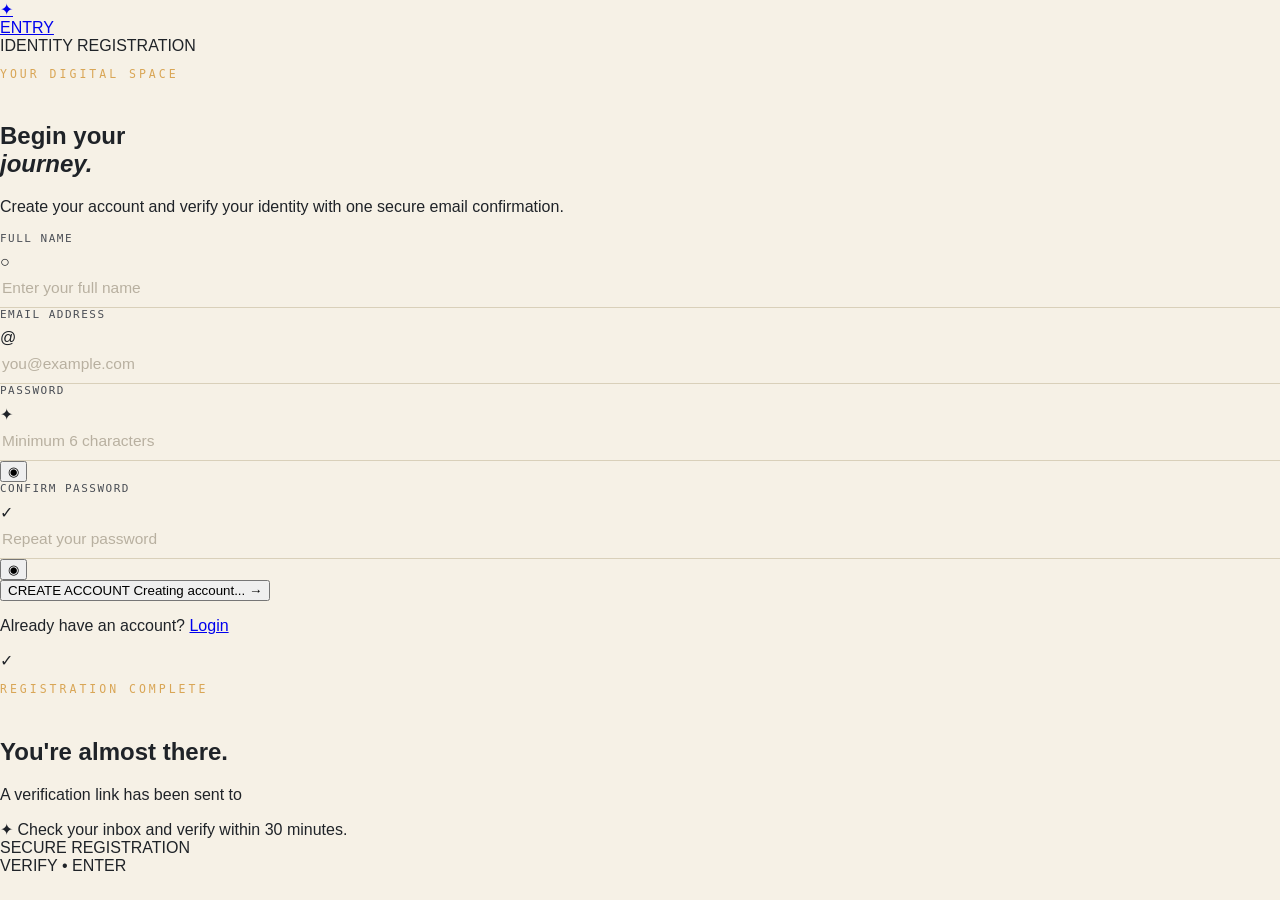
==== commit 791cb152: "Update index.html" ====
--- a/index.html
+++ b/index.html
@@ -1,124 +1,323 @@
 <!DOCTYPE html>
 <html lang="en">
 <head>
-<meta charset="UTF-8" />
-<meta name="viewport" content="width=device-width, initial-scale=1.0" />
-<title>Create Your Account</title>
-<link rel="preconnect" href="https://fonts.googleapis.com">
-<link href="https://fonts.googleapis.com/css2?family=Fraunces:opsz,wght@9..144,500;9..144,600;9..144,700&family=Work+Sans:wght@400;500;600&family=IBM+Plex+Mono:wght@500;600&display=swap" rel="stylesheet">
-<link rel="stylesheet" href="style.css" />
+    <meta charset="UTF-8">
+    <meta name="viewport" content="width=device-width, initial-scale=1.0">
+
+    <title>ENTRY — Create Account</title>
+
+    <link rel="preconnect" href="https://fonts.googleapis.com">
+
+    <link rel="preconnect"
+          href="https://fonts.gstatic.com"
+          crossorigin>
+
+    <link href="https://fonts.googleapis.com/css2?family=DM+Mono:wght@400;500&family=Playfair+Display:wght@500;600;700&display=swap"
+          rel="stylesheet">
+
+    <link rel="stylesheet" href="style.css">
 </head>
+
 <body>
 
-  <main class="frame">
-
-    <!-- Left: brand panel with the rubber-stamp signature -->
-    <section class="panel-brand">
-      <div class="panel-inner">
-        <span class="eyebrow">MEMBER REGISTRY</span>
-        <h1 class="headline">Your account,<br/>officially<br/>stamped.</h1>
-        <p class="tagline">A short form, one email to confirm, and you're on the record — no databases, just a Sheet and Gmail doing the work.</p>
-
-        <div class="stamp" aria-hidden="true">
-          <svg viewBox="0 0 160 160" width="128" height="128">
-            <circle cx="80" cy="80" r="72" fill="none" stroke="currentColor" stroke-width="2" stroke-dasharray="3 5"/>
-            <circle cx="80" cy="80" r="60" fill="none" stroke="currentColor" stroke-width="1.5"/>
-            <path id="stampCircleTop" fill="none" d="M 80,20 A 60,60 0 0 1 140,80"/>
-            <path id="stampCircleBot" fill="none" d="M 20,80 A 60,60 0 0 1 80,140"/>
-            <text font-family="IBM Plex Mono" font-size="10.5" letter-spacing="3" fill="currentColor">
-              <textPath href="#stampCircleTop" startOffset="2">VERIFIED · SECURE</textPath>
-            </text>
-            <text font-family="IBM Plex Mono" font-size="10.5" letter-spacing="3" fill="currentColor">
-              <textPath href="#stampCircleBot" startOffset="2">EST. TODAY</textPath>
-            </text>
-            <path d="M55 82 L72 98 L106 60" fill="none" stroke="currentColor" stroke-width="5" stroke-linecap="round" stroke-linejoin="round"/>
-          </svg>
+    <!-- Background layers -->
+    <div class="background"></div>
+    <div class="background-overlay"></div>
+
+    <!-- Decorative glow -->
+    <div class="glow glow-one"></div>
+    <div class="glow glow-two"></div>
+    <div class="noise"></div>
+
+
+    <main class="page">
+
+        <!-- Brand -->
+        <a href="#" class="brand">
+
+            <div class="brand-icon">
+                ✦
+            </div>
+
+            <span>ENTRY</span>
+
+        </a>
+
+
+        <!-- Main Glass Card -->
+        <section class="glass-card">
+
+            <div class="card-top">
+
+                <div class="status-dot"></div>
+
+                <span>IDENTITY REGISTRATION</span>
+
+            </div>
+
+
+            <div class="heading">
+
+                <p class="eyebrow">
+                    YOUR DIGITAL SPACE
+                </p>
+
+                <h1>
+                    Begin your<br>
+                    <em>journey.</em>
+                </h1>
+
+                <p class="subtitle">
+                    Create your account and verify your identity
+                    with one secure email confirmation.
+                </p>
+
+            </div>
+
+
+            <!-- Form -->
+            <form id="registrationForm" novalidate>
+
+
+                <!-- Full Name -->
+                <div class="field-group">
+
+                    <label for="fullName">
+                        FULL NAME
+                    </label>
+
+                    <div class="input-container">
+
+                        <span class="field-icon">○</span>
+
+                        <input
+                            type="text"
+                            id="fullName"
+                            placeholder="Enter your full name"
+                            autocomplete="name"
+                        >
+
+                    </div>
+
+                    <small
+                        class="error-message"
+                        id="nameError"
+                    ></small>
+
+                </div>
+
+
+                <!-- Email -->
+                <div class="field-group">
+
+                    <label for="email">
+                        EMAIL ADDRESS
+                    </label>
+
+                    <div class="input-container">
+
+                        <span class="field-icon">@</span>
+
+                        <input
+                            type="email"
+                            id="email"
+                            placeholder="you@example.com"
+                            autocomplete="email"
+                        >
+
+                    </div>
+
+                    <small
+                        class="error-message"
+                        id="emailError"
+                    ></small>
+
+                </div>
+
+
+                <!-- Password -->
+                <div class="field-group">
+
+                    <label for="password">
+                        PASSWORD
+                    </label>
+
+                    <div class="input-container">
+
+                        <span class="field-icon">✦</span>
+
+                        <input
+                            type="password"
+                            id="password"
+                            placeholder="Minimum 6 characters"
+                            autocomplete="new-password"
+                        >
+
+                        <button
+                            type="button"
+                            class="toggle-password"
+                            data-target="password"
+                        >
+                            ◉
+                        </button>
+
+                    </div>
+
+                    <small
+                        class="error-message"
+                        id="passwordError"
+                    ></small>
+
+                </div>
+
+
+                <!-- Confirm Password -->
+                <div class="field-group">
+
+                    <label for="confirmPassword">
+                        CONFIRM PASSWORD
+                    </label>
+
+                    <div class="input-container">
+
+                        <span class="field-icon">✓</span>
+
+                        <input
+                            type="password"
+                            id="confirmPassword"
+                            placeholder="Repeat your password"
+                            autocomplete="new-password"
+                        >
+
+                        <button
+                            type="button"
+                            class="toggle-password"
+                            data-target="confirmPassword"
+                        >
+                            ◉
+                        </button>
+
+                    </div>
+
+                    <small
+                        class="error-message"
+                        id="confirmPasswordError"
+                    ></small>
+
+                </div>
+
+
+                <!-- Submit -->
+                <button
+                    type="submit"
+                    class="create-button"
+                    id="submitButton"
+                >
+
+                    <span class="button-text">
+                        CREATE ACCOUNT
+                    </span>
+
+                    <span class="button-loading">
+
+                        <span class="spinner"></span>
+
+                        Creating account...
+
+                    </span>
+
+                    <span class="button-arrow">
+                        →
+                    </span>
+
+                </button>
+
+
+                <p class="login-link">
+
+                    Already have an account?
+
+                    <a href="#" id="loginLink">
+                        Login
+                    </a>
+
+                </p>
+
+
+            </form>
+
+
+            <!-- Success -->
+            <div
+                class="success-state"
+                id="successState"
+            >
+
+                <div class="success-animation">
+
+                    <div class="pulse-ring ring-1"></div>
+                    <div class="pulse-ring ring-2"></div>
+
+                    <div class="success-circle">
+                        ✓
+                    </div>
+
+                </div>
+
+
+                <p class="eyebrow">
+                    REGISTRATION COMPLETE
+                </p>
+
+                <h2>
+                    You're almost there.
+                </h2>
+
+                <p>
+                    A verification link has been sent to
+                </p>
+
+                <strong id="registeredEmail"></strong>
+
+                <div class="verification-note">
+
+                    <span>✦</span>
+
+                    Check your inbox and verify within
+                    30 minutes.
+
+                </div>
+
+            </div>
+
+
+        </section>
+
+
+        <!-- Bottom information -->
+        <div class="bottom-bar">
+
+            <span>
+                SECURE REGISTRATION
+            </span>
+
+            <div class="bottom-line"></div>
+
+            <span>
+                VERIFY • ENTER
+            </span>
+
         </div>
 
-        <div class="ticket-number">NO. <span id="ticketNumber">000142</span></div>
-      </div>
-    </section>
-
-    <!-- Right: the form, styled like a ticket stub -->
-    <section class="panel-form">
-      <div class="stub" id="registerCard">
-        <div class="stub-notch stub-notch-top"></div>
-
-        <div class="stub-head">
-          <span class="eyebrow small">NEW REGISTRATION</span>
-          <h2>Create your account</h2>
-          <p class="sub">Fill in your details below</p>
-        </div>
-
-        <form id="registerForm" novalidate>
-
-          <div class="field">
-            <label for="fullName">Full name</label>
-            <input type="text" id="fullName" name="fullName" placeholder="Jane Doe" autocomplete="name" />
-            <span class="error" id="err-fullName"></span>
-          </div>
-
-          <div class="field">
-            <label for="email">Email address</label>
-            <input type="email" id="email" name="email" placeholder="you@example.com" autocomplete="email" />
-            <span class="error" id="err-email"></span>
-          </div>
-
-          <div class="field">
-            <label for="password">Password</label>
-            <div class="input-with-toggle">
-              <input type="password" id="password" name="password" placeholder="At least 6 characters" autocomplete="new-password" />
-              <button type="button" class="toggle-vis" data-target="password" aria-label="Show password">show</button>
-            </div>
-            <span class="error" id="err-password"></span>
-          </div>
-
-          <div class="field">
-            <label for="confirmPassword">Confirm password</label>
-            <div class="input-with-toggle">
-              <input type="password" id="confirmPassword" name="confirmPassword" placeholder="Re-enter your password" autocomplete="new-password" />
-              <button type="button" class="toggle-vis" data-target="confirmPassword" aria-label="Show password">show</button>
-            </div>
-            <span class="error" id="err-confirmPassword"></span>
-          </div>
-
-          <button type="submit" class="btn-primary" id="submitBtn">
-            <span class="btn-label">Create account</span>
-            <span class="btn-spinner" hidden></span>
-          </button>
-
-          <p class="banner" id="formBanner" hidden></p>
-        </form>
-
-        <div class="stub-perf"></div>
-
-        <p class="footnote">Already have an account? <a href="#">Log in</a></p>
-      </div>
-
-      <!-- Post-submit success state -->
-      <div class="stub result-stub" id="successCard" hidden>
-        <div class="stub-notch stub-notch-top"></div>
-        <div class="result-stamp success">
-          <svg viewBox="0 0 52 52" width="36" height="36">
-            <circle class="check-circle" cx="26" cy="26" r="23" fill="none"/>
-            <path class="check-mark" fill="none" d="M14 27 L22 35 L38 17"/>
-          </svg>
-        </div>
-        <h2>Check your inbox</h2>
-        <p class="sub">
-          We've sent a verification link to <strong id="sentToEmail">your email</strong>.
-          Click it to activate your account. The link expires in 30 minutes.
-        </p>
-        <a href="verify.html" class="btn-ghost">Didn't get it? Resend email</a>
-      </div>
-
-    </section>
-  </main>
-
-  <script src="script.js"></script>
-  <script>
-    document.getElementById("ticketNumber").textContent =
-      String(Math.floor(100000 + Math.random() * 900000)).slice(0, 6);
-  </script>
+    </main>
+
+
+    <script>
+        const GOOGLE_SCRIPT_URL =
+            "https://script.google.com/macros/s/AKfycbyaZwGzzsPV1QTzX2hJz83F4tgRxPZ1pPs_vxdTJn4YJZ1ffb8CW1qwZX1rN-aAzsITbw/exec";
+    </script>
+
+    <script src="script.js"></script>
+
 </body>
 </html>
--- a/style.css
+++ b/style.css
@@ -1,1371 +1,414 @@
-/* ============================================================
-   MEMBER REGISTRY — COMPLETE DESIGN
-   Works with the exact index.html + verify.html provided
-   ============================================================ */
-
-/* ------------------------------------------------------------
-   1. DESIGN TOKENS
-   ------------------------------------------------------------ */
-
+/* ============================================
+   Design tokens — "paper & stamp" system
+   ============================================ */
 :root {
-  --bg-main: #0b1020;
-  --bg-secondary: #11182b;
-
-  --card: rgba(19, 27, 48, 0.88);
-  --card-light: rgba(255, 255, 255, 0.045);
-
-  --border: rgba(255, 255, 255, 0.10);
-  --border-hover: rgba(124, 92, 255, 0.55);
-
-  --primary: #7c5cff;
-  --primary-light: #9a83ff;
-  --secondary: #36dfc0;
-
-  --text-main: #f7f8ff;
-  --text-soft: #aeb7cc;
-  --text-muted: #737d95;
-
-  --success: #36dfc0;
-  --error: #ff718d;
-
-  --input-bg: rgba(255, 255, 255, 0.045);
-  --input-border: rgba(255, 255, 255, 0.11);
-
-  --shadow-card:
-    0 30px 80px rgba(0, 0, 0, 0.45),
-    0 10px 30px rgba(0, 0, 0, 0.20);
-
-  --radius-xl: 28px;
-  --radius-lg: 20px;
-  --radius-md: 14px;
-
-  --font-display: "Fraunces", Georgia, serif;
-  --font-body: "Work Sans", Arial, sans-serif;
-  --font-mono: "IBM Plex Mono", monospace;
-}
-
-
-/* ------------------------------------------------------------
-   2. RESET
-   ------------------------------------------------------------ */
-
-*,
-*::before,
-*::after {
-  box-sizing: border-box;
-}
-
-html {
-  margin: 0;
-  padding: 0;
-  min-height: 100%;
-  background: var(--bg-main);
-}
-
-body {
+  --paper: #f6f1e6;
+  --paper-2: #efe8d8;
+  --ink: #1f2328;
+  --ink-soft: #4a4e55;
+  --forest: #2f5233;
+  --forest-2: #234226;
+  --brass: #b9812f;
+  --brass-light: #d9a656;
+  --rose: #b1483d;
+  --line: #d9d0ba;
+  --white: #fffdf8;
+
+  --radius-md: 10px;
+  --font-display: 'Fraunces', serif;
+  --font-body: 'Work Sans', sans-serif;
+  --font-mono: 'IBM Plex Mono', monospace;
+}
+
+* { box-sizing: border-box; }
+
+html, body {
   margin: 0;
   padding: 0;
   min-height: 100vh;
-
   font-family: var(--font-body);
-  color: var(--text-main);
-
-  background:
-    radial-gradient(
-      circle at 10% 10%,
-      rgba(124, 92, 255, 0.25),
-      transparent 32%
-    ),
-    radial-gradient(
-      circle at 90% 85%,
-      rgba(54, 223, 192, 0.16),
-      transparent 30%
-    ),
-    linear-gradient(
-      135deg,
-      #080c18 0%,
-      #0d1324 45%,
-      #111a31 100%
-    );
-
-  overflow-x: hidden;
-}
-
-button,
-input {
-  font: inherit;
-}
-
-button {
-  -webkit-tap-highlight-color: transparent;
-}
-
-a {
-  -webkit-tap-highlight-color: transparent;
-}
-
-
-/* ------------------------------------------------------------
-   3. BACKGROUND DECORATION
-   ------------------------------------------------------------ */
-
-body::before,
-body::after {
+  color: var(--ink);
+  background: var(--paper);
+}
+
+/* ============================================
+   Split-screen frame
+   ============================================ */
+.frame {
+  min-height: 100vh;
+  display: grid;
+  grid-template-columns: minmax(0, 1.05fr) minmax(0, 1fr);
+}
+
+/* ---------- Left: brand panel ---------- */
+.panel-brand {
+  position: relative;
+  background: var(--forest);
+  background-image:
+    radial-gradient(circle at 15% 20%, rgba(255,255,255,0.05), transparent 45%),
+    linear-gradient(165deg, var(--forest) 0%, var(--forest-2) 100%);
+  color: var(--paper);
+  display: flex;
+  align-items: center;
+  padding: 64px 56px;
+  overflow: hidden;
+}
+.panel-brand::before {
+  /* subtle paper-grain overlay so the flat green reads as printed, not digital */
   content: "";
-  position: fixed;
-  z-index: 0;
-
-  width: 420px;
-  height: 420px;
-
-  border-radius: 50%;
-
+  position: absolute;
+  inset: 0;
+  opacity: 0.06;
+  background-image: url("data:image/svg+xml,%3Csvg xmlns='http://www.w3.org/2000/svg' width='140' height='140'%3E%3Cfilter id='n'%3E%3CfeTurbulence type='fractalNoise' baseFrequency='0.85' numOctaves='2' stitchTiles='stitch'/%3E%3C/filter%3E%3Crect width='100%25' height='100%25' filter='url(%23n)'/%3E%3C/svg%3E");
+  mix-blend-mode: overlay;
   pointer-events: none;
-
-  filter: blur(90px);
-  opacity: 0.22;
-}
-
-body::before {
-  top: -180px;
-  left: -140px;
-
-  background: var(--primary);
-
-  animation: floatingOrb 12s ease-in-out infinite;
-}
-
-body::after {
-  right: -160px;
-  bottom: -170px;
-
-  background: var(--secondary);
-
-  animation: floatingOrbReverse 15s ease-in-out infinite;
-}
-
-@keyframes floatingOrb {
-  0%,
-  100% {
-    transform: translate(0, 0);
-  }
-
-  50% {
-    transform: translate(35px, 25px);
-  }
-}
-
-@keyframes floatingOrbReverse {
-  0%,
-  100% {
-    transform: translate(0, 0);
-  }
-
-  50% {
-    transform: translate(-30px, -25px);
-  }
-}
-
-
-/* ------------------------------------------------------------
-   4. MAIN PAGE LAYOUT
-   ------------------------------------------------------------ */
-
-.frame {
+}
+
+.panel-inner { position: relative; max-width: 420px; }
+
+.eyebrow {
+  display: inline-block;
+  font-family: var(--font-mono);
+  font-size: 11.5px;
+  letter-spacing: 3px;
+  font-weight: 500;
+  color: var(--brass-light);
+  margin-bottom: 22px;
+}
+.eyebrow.small {
+  color: var(--brass);
+  margin-bottom: 14px;
+}
+
+.headline {
+  font-family: var(--font-display);
+  font-size: clamp(34px, 4.4vw, 50px);
+  font-weight: 600;
+  line-height: 1.08;
+  letter-spacing: -0.01em;
+  margin: 0 0 20px;
+}
+
+.tagline {
+  font-size: 15px;
+  line-height: 1.7;
+  color: rgba(246, 241, 230, 0.72);
+  margin: 0 0 42px;
+  max-width: 360px;
+}
+
+.stamp {
+  color: var(--brass-light);
+  opacity: 0.85;
+  width: 128px;
+  height: 128px;
+  animation: stampFloat 7s ease-in-out infinite;
+}
+@keyframes stampFloat {
+  0%, 100% { transform: translateY(0) rotate(-2deg); }
+  50% { transform: translateY(-6px) rotate(1deg); }
+}
+@media (prefers-reduced-motion: reduce) {
+  .stamp { animation: none; }
+}
+
+.ticket-number {
+  margin-top: 26px;
+  font-family: var(--font-mono);
+  font-size: 12.5px;
+  letter-spacing: 2px;
+  color: rgba(246, 241, 230, 0.5);
+}
+
+/* ---------- Right: form panel ---------- */
+.panel-form {
   position: relative;
-  z-index: 1;
-
-  width: 100%;
-  min-height: 100vh;
-
-  display: grid;
-  grid-template-columns: minmax(0, 1fr) minmax(420px, 520px);
-
-  align-items: center;
-
-  gap: 70px;
-
-  padding: 55px clamp(28px, 7vw, 110px);
-
-  max-width: 1500px;
-  margin: 0 auto;
-}
-
-
-/* ------------------------------------------------------------
-   5. LEFT BRAND PANEL
-   ------------------------------------------------------------ */
-
-.panel-brand {
   display: flex;
   align-items: center;
   justify-content: center;
-
-  min-height: 620px;
-}
-
-.panel-inner {
+  padding: 56px 40px;
+  background: var(--paper);
+}
+
+/* Ticket-stub card */
+.stub {
+  position: relative;
   width: 100%;
-  max-width: 560px;
-
+  max-width: 400px;
+  background: var(--white);
+  border: 1px solid var(--line);
+  border-radius: var(--radius-md);
+  box-shadow: 0 18px 40px rgba(31, 35, 40, 0.08);
+  padding: 40px 36px 32px;
+  animation: rise 0.55s cubic-bezier(0.16, 1, 0.3, 1);
+}
+@keyframes rise {
+  from { opacity: 0; transform: translateY(14px); }
+  to { opacity: 1; transform: translateY(0); }
+}
+
+/* Punched notch top-center, like a torn ticket edge */
+.stub-notch {
+  position: absolute;
+  top: -1px;
+  left: 50%;
+  transform: translate(-50%, -50%);
+  width: 26px;
+  height: 26px;
+  background: var(--paper);
+  border-radius: 50%;
+  border: 1px solid var(--line);
+}
+
+.stub-head { text-align: left; margin-bottom: 26px; }
+.stub-head h2 {
+  font-family: var(--font-display);
+  font-size: 26px;
+  font-weight: 600;
+  margin: 0 0 6px;
+  letter-spacing: -0.01em;
+  color: var(--ink);
+}
+.sub {
+  color: var(--ink-soft);
+  font-size: 14px;
+  line-height: 1.5;
+  margin: 0;
+}
+
+/* Dashed perforation strip separating form from footer, like tearing a stub */
+.stub-perf {
+  border-top: 1.5px dashed var(--line);
+  margin: 22px 0 18px;
   position: relative;
 }
-
-
-/* ------------------------------------------------------------
-   6. EYEBROW
-   ------------------------------------------------------------ */
-
-.eyebrow {
-  display: inline-flex;
-  align-items: center;
-
+.stub-perf::before, .stub-perf::after {
+  content: "";
+  position: absolute;
+  top: -8px;
+  width: 16px; height: 16px;
+  border-radius: 50%;
+  background: var(--paper);
+  border: 1px solid var(--line);
+}
+.stub-perf::before { left: -36px; }
+.stub-perf::after { right: -36px; }
+
+/* ============================================
+   Form fields — underline style, document-like
+   ============================================ */
+.field { margin-bottom: 20px; }
+label {
+  display: block;
   font-family: var(--font-mono);
   font-size: 11px;
-  font-weight: 600;
-
-  letter-spacing: 3px;
-
-  color: var(--secondary);
-
+  font-weight: 500;
+  letter-spacing: 1.5px;
   text-transform: uppercase;
-
-  margin-bottom: 22px;
-}
-
-.eyebrow::before {
-  content: "";
-
-  width: 24px;
-  height: 1px;
-
-  background: var(--secondary);
-
-  margin-right: 12px;
-
-  opacity: 0.8;
-}
-
-.eyebrow.small {
-  font-size: 10px;
-  letter-spacing: 2px;
-
-  margin-bottom: 13px;
-}
-
-.eyebrow.small::before {
-  display: none;
-}
-
-
-/* ------------------------------------------------------------
-   7. MAIN HEADLINE
-   ------------------------------------------------------------ */
-
-.headline {
-  margin: 0;
-
-  max-width: 580px;
-
-  font-family: var(--font-display);
-
-  font-size: clamp(48px, 6vw, 82px);
-
-  font-weight: 600;
-
-  line-height: 0.98;
-
-  letter-spacing: -2px;
-
-  color: var(--text-main);
-}
-
-.tagline {
-  max-width: 520px;
-
-  margin: 28px 0 0;
-
-  font-size: 16px;
-
-  line-height: 1.75;
-
-  color: var(--text-soft);
-}
-
-
-/* ------------------------------------------------------------
-   8. STAMP
-   ------------------------------------------------------------ */
-
-.stamp {
+  margin-bottom: 8px;
+  color: var(--ink-soft);
+}
+input[type="text"], input[type="email"], input[type="password"] {
+  width: 100%;
+  border: none;
+  border-bottom: 1.5px solid var(--line);
+  background: transparent;
+  outline: none;
+  color: var(--ink);
+  font-family: var(--font-body);
+  font-size: 15.5px;
+  padding: 8px 2px 10px;
+  transition: border-color 0.2s ease;
+}
+input::placeholder { color: #b8b0a0; }
+input:focus { border-bottom-color: var(--forest); }
+
+.input-with-toggle { position: relative; display: flex; align-items: center; }
+.input-with-toggle input { padding-right: 46px; }
+.toggle-vis {
   position: absolute;
-
-  right: 0;
-  top: 5px;
-
-  width: 150px;
-  height: 150px;
-
+  right: 2px;
+  background: none;
+  border: none;
+  cursor: pointer;
+  font-family: var(--font-mono);
+  font-size: 10.5px;
+  letter-spacing: 1px;
+  text-transform: uppercase;
+  color: var(--forest);
+  font-weight: 600;
+  padding: 4px 0;
+}
+.toggle-vis:hover { color: var(--brass); }
+
+.field.has-error input { border-bottom-color: var(--rose); }
+.error {
+  display: block;
+  min-height: 15px;
+  font-size: 12px;
+  color: var(--rose);
+  margin-top: 6px;
+  font-weight: 500;
+}
+
+/* ============================================
+   Buttons
+   ============================================ */
+.btn-primary {
+  width: 100%;
+  border: none;
+  border-radius: var(--radius-md);
+  padding: 14px 0;
+  margin-top: 10px;
+  font-family: var(--font-body);
+  font-size: 15px;
+  font-weight: 600;
+  color: var(--white);
+  background: var(--forest);
+  cursor: pointer;
   display: flex;
   align-items: center;
   justify-content: center;
-
-  color: rgba(124, 92, 255, 0.75);
-
-  transform: rotate(8deg);
-
-  opacity: 0.9;
-
-  animation: stampFloat 5s ease-in-out infinite;
-}
-
-.stamp svg {
-  width: 100%;
-  height: 100%;
-}
-
-@keyframes stampFloat {
-  0%,
-  100% {
-    transform: rotate(8deg) translateY(0);
-  }
-
-  50% {
-    transform: rotate(5deg) translateY(-7px);
-  }
-}
-
-
-/* ------------------------------------------------------------
-   9. TICKET NUMBER
-   ------------------------------------------------------------ */
-
-.ticket-number {
-  margin-top: 45px;
-
-  font-family: var(--font-mono);
-
-  font-size: 11px;
-
-  letter-spacing: 2px;
-
-  color: var(--text-muted);
-}
-
-.ticket-number span {
-  color: var(--primary-light);
-}
-
-
-/* ------------------------------------------------------------
-   10. RIGHT FORM AREA
-   ------------------------------------------------------------ */
-
-.panel-form {
-  width: 100%;
-
-  display: flex;
-  align-items: center;
-  justify-content: center;
-}
-
-
-/* ------------------------------------------------------------
-   11. MAIN REGISTRATION CARD
-   ------------------------------------------------------------ */
-
-.stub {
-  position: relative;
-
-  width: 100%;
-
-  background:
-    linear-gradient(
-      145deg,
-      rgba(255, 255, 255, 0.075),
-      rgba(255, 255, 255, 0.025)
-    );
-
-  border: 1px solid var(--border);
-
-  border-radius: var(--radius-xl);
-
-  padding: 40px;
-
-  backdrop-filter: blur(25px);
-  -webkit-backdrop-filter: blur(25px);
-
-  box-shadow: var(--shadow-card);
-
-  overflow: hidden;
-
-  animation: cardAppear 0.65s cubic-bezier(0.16, 1, 0.3, 1);
-}
-
-.stub::before {
-  content: "";
-
-  position: absolute;
-
-  top: 0;
-  left: 12%;
-
-  width: 76%;
-  height: 1px;
-
-  background: linear-gradient(
-    90deg,
-    transparent,
-    rgba(124, 92, 255, 0.8),
-    transparent
-  );
-}
-
-@keyframes cardAppear {
-  from {
-    opacity: 0;
-    transform: translateY(25px) scale(0.98);
-  }
-
-  to {
-    opacity: 1;
-    transform: translateY(0) scale(1);
-  }
-}
-
-
-/* ------------------------------------------------------------
-   12. DECORATIVE CARD NOTCHES
-   ------------------------------------------------------------ */
-
-.stub-notch {
-  display: none;
-}
-
-
-/* ------------------------------------------------------------
-   13. FORM HEADER
-   ------------------------------------------------------------ */
-
-.stub-head {
-  margin-bottom: 30px;
-}
-
-.stub-head h2 {
+  gap: 10px;
+  transition: background 0.2s ease, transform 0.15s ease, box-shadow 0.2s ease;
+  box-shadow: 0 10px 22px rgba(47, 82, 51, 0.25);
+}
+.btn-primary:hover { background: var(--forest-2); transform: translateY(-1px); }
+.btn-primary:active { transform: translateY(0); }
+.btn-primary:disabled { opacity: 0.65; cursor: not-allowed; transform: none; }
+
+.btn-spinner {
+  width: 15px; height: 15px;
+  border: 2px solid rgba(255,255,255,0.35);
+  border-top-color: var(--white);
+  border-radius: 50%;
+  animation: spin 0.7s linear infinite;
+}
+@keyframes spin { to { transform: rotate(360deg); } }
+
+.btn-ghost {
+  display: inline-block;
+  margin-top: 20px;
+  padding: 11px 20px;
+  border-radius: var(--radius-md);
+  border: 1.5px solid var(--forest);
+  color: var(--forest);
+  text-decoration: none;
+  font-size: 13.5px;
+  font-weight: 600;
+  transition: background 0.2s ease, color 0.2s ease;
+}
+.btn-ghost:hover { background: var(--forest); color: var(--white); }
+
+.footnote {
+  text-align: left;
   margin: 0;
-
-  font-family: var(--font-display);
-
-  font-size: 32px;
-
-  line-height: 1.15;
-
-  font-weight: 600;
-
-  letter-spacing: -0.5px;
-
-  color: var(--text-main);
-}
-
-.stub-head .sub {
-  margin-top: 9px;
-
-  font-size: 14px;
-
-  line-height: 1.5;
-
-  color: var(--text-muted);
-}
-
-
-/* ------------------------------------------------------------
-   14. FORM
-   ------------------------------------------------------------ */
-
-#registerForm,
-#resendForm {
-  width: 100%;
-}
-
-
-/* ------------------------------------------------------------
-   15. FORM FIELD
-   ------------------------------------------------------------ */
-
-.field {
-  margin-bottom: 19px;
-}
-
-.field label {
-  display: block;
-
-  margin-bottom: 8px;
-
-  font-family: var(--font-mono);
-
-  font-size: 10px;
-
-  font-weight: 600;
-
-  letter-spacing: 1.5px;
-
-  text-transform: uppercase;
-
-  color: var(--text-soft);
-}
-
-.field input {
-  width: 100%;
-
-  height: 54px;
-
-  padding: 0 16px;
-
-  border: 1px solid var(--input-border);
-
-  border-radius: var(--radius-md);
-
-  outline: none;
-
-  background: var(--input-bg);
-
-  color: var(--text-main);
-
-  font-family: var(--font-body);
-
-  font-size: 14.5px;
-
-  transition:
-    border-color 0.2s ease,
-    background 0.2s ease,
-    box-shadow 0.2s ease,
-    transform 0.2s ease;
-}
-
-.field input:hover {
-  border-color: rgba(255, 255, 255, 0.18);
-}
-
-.field input:focus {
-  border-color: var(--primary);
-
-  background: rgba(124, 92, 255, 0.06);
-
-  box-shadow:
-    0 0 0 3px rgba(124, 92, 255, 0.13),
-    0 8px 25px rgba(0, 0, 0, 0.12);
-
-  transform: translateY(-1px);
-}
-
-.field input::placeholder {
-  color: rgba(174, 183, 204, 0.42);
-}
-
-
-/* ------------------------------------------------------------
-   16. PASSWORD INPUT + SHOW/HIDE
-   ------------------------------------------------------------ */
-
-.input-with-toggle {
-  position: relative;
-}
-
-.input-with-toggle input {
-  padding-right: 65px;
-}
-
-.toggle-vis {
-  position: absolute;
-
-  top: 50%;
-  right: 12px;
-
-  transform: translateY(-50%);
-
-  min-width: 42px;
-  height: 34px;
-
-  display: flex;
-  align-items: center;
-  justify-content: center;
-
-  border: 0;
-
-  border-radius: 9px;
-
-  background: transparent;
-
-  color: var(--text-muted);
-
-  font-family: var(--font-mono);
-
-  font-size: 11px;
-
-  cursor: pointer;
-
-  transition:
-    color 0.2s ease,
-    background 0.2s ease;
-}
-
-.toggle-vis:hover {
-  color: var(--secondary);
-
-  background: rgba(54, 223, 192, 0.08);
-}
-
-
-/* ------------------------------------------------------------
-   17. VALIDATION ERRORS
-   ------------------------------------------------------------ */
-
-.error {
-  display: block;
-
-  min-height: 0;
-
-  margin-top: 6px;
-
-  font-size: 12px;
-
-  line-height: 1.4;
-
-  color: var(--error);
-
-  opacity: 0;
-
-  transform: translateY(-3px);
-
-  transition:
-    opacity 0.2s ease,
-    transform 0.2s ease;
-}
-
-.field.has-error .error {
-  opacity: 1;
-
-  transform: translateY(0);
-
-  min-height: 17px;
-}
-
-.field.has-error input {
-  border-color: rgba(255, 113, 141, 0.75);
-
-  background: rgba(255, 113, 141, 0.05);
-
-  box-shadow:
-    0 0 0 3px rgba(255, 113, 141, 0.08);
-}
-
-
-/* ------------------------------------------------------------
-   18. PRIMARY BUTTON
-   ------------------------------------------------------------ */
-
-.btn-primary {
-  position: relative;
-
-  width: 100%;
-
-  height: 55px;
-
-  margin-top: 6px;
-
-  border: 0;
-
-  border-radius: var(--radius-md);
-
-  background:
-    linear-gradient(
-      135deg,
-      var(--primary),
-      #6250e8 55%,
-      #4e43c7
-    );
-
-  color: white;
-
-  font-family: var(--font-body);
-
-  font-size: 14.5px;
-
-  font-weight: 600;
-
-  letter-spacing: 0.1px;
-
-  cursor: pointer;
-
-  display: flex;
-
-  align-items: center;
-
-  justify-content: center;
-
-  gap: 10px;
-
-  overflow: hidden;
-
-  box-shadow:
-    0 12px 30px rgba(124, 92, 255, 0.28);
-
-  transition:
-    transform 0.2s ease,
-    box-shadow 0.2s ease,
-    filter 0.2s ease;
-}
-
-.btn-primary::before {
-  content: "";
-
-  position: absolute;
-
-  top: 0;
-  left: -100%;
-
-  width: 60%;
-  height: 100%;
-
-  background: linear-gradient(
-    90deg,
-    transparent,
-    rgba(255, 255, 255, 0.18),
-    transparent
-  );
-
-  transform: skewX(-20deg);
-
-  transition: left 0.6s ease;
-}
-
-.btn-primary:hover::before {
-  left: 140%;
-}
-
-.btn-primary:hover {
-  transform: translateY(-2px);
-
-  filter: brightness(1.08);
-
-  box-shadow:
-    0 16px 35px rgba(124, 92, 255, 0.38);
-}
-
-.btn-primary:active {
-  transform: translateY(0);
-
-  box-shadow:
-    0 8px 20px rgba(124, 92, 255, 0.25);
-}
-
-.btn-primary:disabled {
-  opacity: 0.65;
-
-  cursor: not-allowed;
-
-  transform: none;
-
-  filter: none;
-}
-
-
-/* ------------------------------------------------------------
-   19. BUTTON SPINNER
-   ------------------------------------------------------------ */
-
-.btn-spinner {
-  width: 17px;
-  height: 17px;
-
-  border-radius: 50%;
-
-  border: 2px solid rgba(255, 255, 255, 0.28);
-
-  border-top-color: white;
-
-  animation: buttonSpin 0.75s linear infinite;
-}
-
-@keyframes buttonSpin {
-  to {
-    transform: rotate(360deg);
-  }
-}
-
-
-/* ------------------------------------------------------------
-   20. FORM MESSAGE / BANNER
-   ------------------------------------------------------------ */
+  font-size: 13px;
+  color: var(--ink-soft);
+}
+.footnote a { color: var(--forest); font-weight: 600; text-decoration: none; }
+.footnote a:hover { text-decoration: underline; }
 
 .banner {
   margin: 14px 0 0;
-
-  padding: 12px 14px;
-
-  border-radius: 11px;
-
-  border: 1px solid rgba(255, 113, 141, 0.25);
-
-  background: rgba(255, 113, 141, 0.08);
-
-  color: var(--error);
-
+  padding: 10px 14px;
+  border-radius: 8px;
   font-size: 12.5px;
-
-  line-height: 1.45;
-
-  text-align: center;
-}
-
+  font-weight: 500;
+  text-align: left;
+  background: rgba(177, 72, 61, 0.09);
+  color: var(--rose);
+  border: 1px solid rgba(177, 72, 61, 0.25);
+}
 .banner.ok {
-  border-color: rgba(54, 223, 192, 0.25);
-
-  background: rgba(54, 223, 192, 0.08);
-
-  color: var(--success);
-}
-
-
-/* ------------------------------------------------------------
-   21. CARD FOOTER
-   ------------------------------------------------------------ */
-
-.stub-perf {
-  height: 1px;
-
-  margin: 28px 0 20px;
-
-  background:
-    linear-gradient(
-      90deg,
-      transparent,
-      rgba(255, 255, 255, 0.09),
-      transparent
-    );
-}
-
-.footnote {
-  margin: 0;
-
-  text-align: center;
-
-  font-size: 12.5px;
-
-  color: var(--text-muted);
-}
-
-.footnote a {
-  color: var(--secondary);
-
-  text-decoration: none;
-
-  font-weight: 600;
-
-  transition: color 0.2s ease;
-}
-
-.footnote a:hover {
-  color: #74f1d9;
-
-  text-decoration: underline;
-}
-
-
-/* ------------------------------------------------------------
-   22. SUCCESS / RESULT CARDS
-   ------------------------------------------------------------ */
-
-.result-stub {
-  text-align: center;
-
-  padding: 48px 40px;
+  background: rgba(47, 82, 51, 0.09);
+  color: var(--forest);
+  border-color: rgba(47, 82, 51, 0.25);
+}
+
+/* ============================================
+   Result states
+   ============================================ */
+.result-stub { text-align: center; }
+.result-stamp {
+  width: 60px; height: 60px;
+  margin: 0 auto 18px;
+  display: flex; align-items: center; justify-content: center;
+  border-radius: 50%;
+  animation: popIn 0.5s cubic-bezier(0.34, 1.56, 0.64, 1);
+}
+.result-stamp.success {
+  background: rgba(47, 82, 51, 0.08);
+  border: 1.5px solid var(--forest);
+}
+.result-stamp.error {
+  background: rgba(177, 72, 61, 0.08);
+  border: 1.5px solid var(--rose);
+  font-family: var(--font-display);
+  font-size: 26px;
+  color: var(--rose);
+}
+@keyframes popIn {
+  from { opacity: 0; transform: scale(0.6) rotate(-8deg); }
+  to { opacity: 1; transform: scale(1) rotate(0); }
+}
+
+.check-circle {
+  stroke: var(--forest);
+  stroke-width: 2;
+  stroke-dasharray: 145;
+  stroke-dashoffset: 145;
+  animation: drawCircle 0.5s ease forwards;
+}
+.check-mark {
+  stroke: var(--forest);
+  stroke-width: 3.5;
+  stroke-linecap: round;
+  stroke-linejoin: round;
+  stroke-dasharray: 34;
+  stroke-dashoffset: 34;
+  animation: drawCheck 0.35s 0.45s ease forwards;
+}
+@keyframes drawCircle { to { stroke-dashoffset: 0; } }
+@keyframes drawCheck { to { stroke-dashoffset: 0; } }
+@media (prefers-reduced-motion: reduce) {
+  .result-stamp, .check-circle, .check-mark { animation: none; stroke-dashoffset: 0; }
 }
 
 .result-stub h2 {
-  margin: 20px 0 10px;
-
   font-family: var(--font-display);
-
-  font-size: 30px;
-
-  line-height: 1.2;
-
-  font-weight: 600;
-
-  color: var(--text-main);
-}
-
-.result-stub p {
-  max-width: 390px;
-
-  margin: 0 auto;
-
-  color: var(--text-soft);
-
-  font-size: 14px;
-
-  line-height: 1.7;
-}
-
-.result-stub p strong {
-  color: var(--secondary);
-
-  font-weight: 600;
-
-  word-break: break-word;
-}
-
-
-/* ------------------------------------------------------------
-   23. SUCCESS STAMP
-   ------------------------------------------------------------ */
-
-.result-stamp {
-  width: 76px;
-  height: 76px;
-
-  margin: 0 auto;
-
-  display: flex;
-
-  align-items: center;
-
-  justify-content: center;
-
+  font-size: 23px;
+  font-weight: 600;
+  margin: 0 0 10px;
+}
+.result-stub p { color: var(--ink-soft); font-size: 14px; line-height: 1.6; }
+
+.spinner-lg {
+  width: 36px; height: 36px;
+  margin: 0 auto 18px;
+  border: 3px solid var(--line);
+  border-top-color: var(--forest);
   border-radius: 50%;
-}
-
-.result-stamp.success {
-  color: var(--success);
-
-  background:
-    radial-gradient(
-      circle,
-      rgba(54, 223, 192, 0.17),
-      rgba(54, 223, 192, 0.04)
-    );
-
-  border: 1px solid rgba(54, 223, 192, 0.35);
-
-  box-shadow:
-    0 0 0 8px rgba(54, 223, 192, 0.035),
-    0 15px 40px rgba(54, 223, 192, 0.12);
-
-  animation: successPop 0.55s cubic-bezier(0.16, 1, 0.3, 1);
-}
-
-.result-stamp.error {
-  color: var(--error);
-
-  background: rgba(255, 113, 141, 0.09);
-
-  border: 1px solid rgba(255, 113, 141, 0.3);
-
-  font-family: var(--font-display);
-
-  font-size: 32px;
-
-  font-weight: 600;
-}
-
-.check-circle {
-  stroke: currentColor;
-
-  stroke-width: 2;
-}
-
-.check-mark {
-  stroke: currentColor;
-
-  stroke-width: 3;
-
-  stroke-linecap: round;
-
-  stroke-linejoin: round;
-
-  stroke-dasharray: 45;
-
-  stroke-dashoffset: 45;
-
-  animation: drawCheck 0.6s 0.2s ease forwards;
-}
-
-@keyframes drawCheck {
-  to {
-    stroke-dashoffset: 0;
+  animation: spin 0.8s linear infinite;
+}
+
+/* ============================================
+   Responsive
+   ============================================ */
+@media (max-width: 900px) {
+  .frame { grid-template-columns: 1fr; }
+  .panel-brand {
+    padding: 48px 32px 60px;
   }
-}
-
-@keyframes successPop {
-  from {
-    opacity: 0;
-
-    transform: scale(0.6);
-  }
-
-  70% {
-    transform: scale(1.08);
-  }
-
-  to {
-    opacity: 1;
-
-    transform: scale(1);
-  }
-}
-
-
-/* ------------------------------------------------------------
-   24. GHOST BUTTON
-   ------------------------------------------------------------ */
-
-.btn-ghost {
-  display: inline-flex;
-
-  align-items: center;
-
-  justify-content: center;
-
-  min-height: 47px;
-
-  margin-top: 25px;
-
-  padding: 0 22px;
-
-  border: 1px solid rgba(255, 255, 255, 0.13);
-
-  border-radius: 12px;
-
-  background: rgba(255, 255, 255, 0.035);
-
-  color: var(--text-main);
-
-  text-decoration: none;
-
-  font-size: 13px;
-
-  font-weight: 600;
-
-  cursor: pointer;
-
-  transition:
-    background 0.2s ease,
-    border-color 0.2s ease,
-    transform 0.2s ease,
-    color 0.2s ease;
-}
-
-.btn-ghost:hover {
-  background: rgba(124, 92, 255, 0.10);
-
-  border-color: rgba(124, 92, 255, 0.45);
-
-  color: white;
-
-  transform: translateY(-2px);
-}
-
-
-/* ------------------------------------------------------------
-   25. VERIFICATION LOADING SPINNER
-   ------------------------------------------------------------ */
-
-.spinner-lg {
-  width: 54px;
-  height: 54px;
-
-  margin: 0 auto 25px;
-
-  border-radius: 50%;
-
-  border: 3px solid rgba(255, 255, 255, 0.08);
-
-  border-top-color: var(--secondary);
-
-  border-right-color: var(--primary);
-
-  animation: verifySpin 0.85s linear infinite;
-
-  box-shadow:
-    0 0 30px rgba(54, 223, 192, 0.10);
-}
-
-@keyframes verifySpin {
-  to {
-    transform: rotate(360deg);
-  }
-}
-
-
-/* ------------------------------------------------------------
-   26. HIDDEN ELEMENTS
-   ------------------------------------------------------------ */
-
-[hidden] {
-  display: none !important;
-}
-
-
-/* ------------------------------------------------------------
-   27. TEXT SELECTION
-   ------------------------------------------------------------ */
-
-::selection {
-  background: rgba(124, 92, 255, 0.45);
-
-  color: white;
-}
-
-
-/* ------------------------------------------------------------
-   28. SCROLLBAR
-   ------------------------------------------------------------ */
-
-::-webkit-scrollbar {
-  width: 9px;
-}
-
-::-webkit-scrollbar-track {
-  background: #090d18;
-}
-
-::-webkit-scrollbar-thumb {
-  background: rgba(124, 92, 255, 0.45);
-
-  border-radius: 20px;
-
-  border: 2px solid #090d18;
-}
-
-::-webkit-scrollbar-thumb:hover {
-  background: rgba(124, 92, 255, 0.7);
-}
-
-
-/* ------------------------------------------------------------
-   29. RESPONSIVE — TABLET
-   ------------------------------------------------------------ */
-
-@media (max-width: 1050px) {
-
-  .frame {
-    grid-template-columns: 1fr 460px;
-
-    gap: 40px;
-
-    padding-left: 45px;
-    padding-right: 45px;
-  }
-
-  .headline {
-    font-size: 58px;
-  }
-
-  .stamp {
-    width: 115px;
-    height: 115px;
-
-    right: 10px;
-  }
-}
-
-
-/* ------------------------------------------------------------
-   30. RESPONSIVE — MOBILE
-   ------------------------------------------------------------ */
-
-@media (max-width: 820px) {
-
-  body {
-    min-height: 100vh;
-  }
-
-  .frame {
-    display: flex;
-
-    flex-direction: column;
-
-    align-items: stretch;
-
-    justify-content: center;
-
-    gap: 35px;
-
-    padding: 45px 20px;
-  }
-
-  .panel-brand {
-    min-height: auto;
-
-    justify-content: flex-start;
-  }
-
-  .panel-inner {
-    max-width: 600px;
-
-    margin: 0 auto;
-  }
-
-  .headline {
-    font-size: clamp(44px, 11vw, 62px);
-
-    letter-spacing: -1.5px;
-  }
-
-  .tagline {
-    font-size: 14px;
-
-    margin-top: 20px;
-  }
-
-  .stamp {
-    display: none;
-  }
-
-  .ticket-number {
-    margin-top: 22px;
-  }
-
-  .panel-form {
-    width: 100%;
-
-    max-width: 600px;
-
-    margin: 0 auto;
-  }
-
-  .stub {
-    padding: 34px 28px;
-  }
-}
-
-
-/* ------------------------------------------------------------
-   31. RESPONSIVE — SMALL PHONE
-   ------------------------------------------------------------ */
+  .headline { font-size: 30px; }
+  .tagline { margin-bottom: 30px; }
+  .stamp { width: 92px; height: 92px; }
+  .panel-form { padding: 0 24px 56px; }
+  .stub { margin-top: -34px; max-width: 440px; }
+}
 
 @media (max-width: 480px) {
-
-  .frame {
-    padding: 30px 14px 35px;
-
-    gap: 28px;
-  }
-
-  .eyebrow {
-    font-size: 9px;
-
-    letter-spacing: 2.3px;
-
-    margin-bottom: 17px;
-  }
-
-  .headline {
-    font-size: 43px;
-
-    line-height: 1;
-
-    letter-spacing: -1px;
-  }
-
-  .tagline {
-    font-size: 13px;
-
-    line-height: 1.65;
-  }
-
-  .stub {
-    padding: 30px 21px;
-
-    border-radius: 22px;
-  }
-
-  .stub-head {
-    margin-bottom: 25px;
-  }
-
-  .stub-head h2 {
-    font-size: 27px;
-  }
-
-  .field {
-    margin-bottom: 16px;
-  }
-
-  .field input {
-    height: 51px;
-
-    font-size: 14px;
-  }
-
-  .btn-primary {
-    height: 53px;
-  }
-
-  .result-stub {
-    padding: 38px 22px;
-  }
-
-  .result-stub h2 {
-    font-size: 27px;
-  }
-
-  .result-stub p {
-    font-size: 13.5px;
-  }
-}
-
-
-/* ------------------------------------------------------------
-   32. VERY SMALL DEVICES
-   ------------------------------------------------------------ */
-
-@media (max-width: 360px) {
-
-  .frame {
-    padding-left: 10px;
-    padding-right: 10px;
-  }
-
-  .headline {
-    font-size: 38px;
-  }
-
-  .stub {
-    padding: 26px 17px;
-  }
-
-  .stub-head h2 {
-    font-size: 24px;
-  }
-}
-
-
-/* ------------------------------------------------------------
-   33. ACCESSIBILITY / REDUCED MOTION
-   ------------------------------------------------------------ */
-
-@media (prefers-reduced-motion: reduce) {
-
-  *,
-  *::before,
-  *::after {
-    animation-duration: 0.01ms !important;
-    animation-iteration-count: 1 !important;
-    transition-duration: 0.01ms !important;
-  }
-}
-
-
-/* ------------------------------------------------------------
-   34. FOCUS ACCESSIBILITY
-   ------------------------------------------------------------ */
-
-button:focus-visible,
-a:focus-visible,
-input:focus-visible {
-  outline: 2px solid var(--secondary);
-
-  outline-offset: 3px;
-}
+  .stub { padding: 32px 24px 26px; }
+  .stub-perf::before { left: -28px; }
+  .stub-perf::after { right: -28px; }
+}
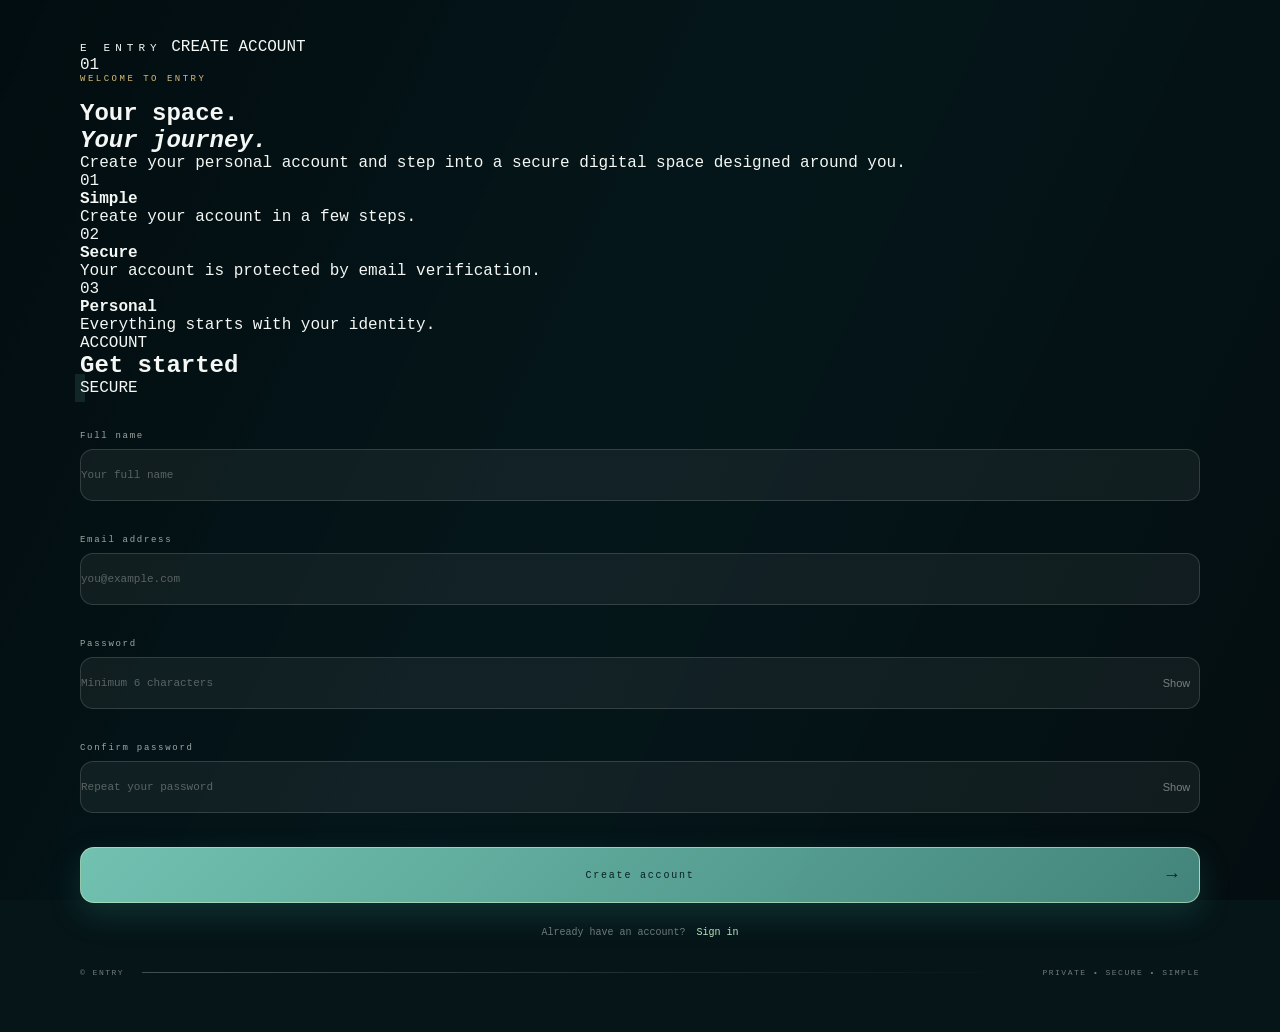
==== commit 02172d25: "Update index.html" ====
--- a/index.html
+++ b/index.html
@@ -6,315 +6,463 @@
 
     <title>ENTRY — Create Account</title>
 
+    <!-- Google Fonts -->
     <link rel="preconnect" href="https://fonts.googleapis.com">
-
-    <link rel="preconnect"
-          href="https://fonts.gstatic.com"
-          crossorigin>
-
-    <link href="https://fonts.googleapis.com/css2?family=DM+Mono:wght@400;500&family=Playfair+Display:wght@500;600;700&display=swap"
-          rel="stylesheet">
+    <link rel="preconnect" href="https://fonts.gstatic.com" crossorigin>
+
+    <link
+        href="https://fonts.googleapis.com/css2?family=Cormorant+Garamond:wght@400;500;600;700&family=Manrope:wght@400;500;600;700&display=swap"
+        rel="stylesheet"
+    >
 
     <link rel="stylesheet" href="style.css">
 </head>
 
 <body>
 
-    <!-- Background layers -->
+    <!-- =========================================
+         BACKGROUND
+    ========================================== -->
+
     <div class="background"></div>
     <div class="background-overlay"></div>
 
-    <!-- Decorative glow -->
-    <div class="glow glow-one"></div>
-    <div class="glow glow-two"></div>
+    <div class="ambient ambient-one"></div>
+    <div class="ambient ambient-two"></div>
+
     <div class="noise"></div>
 
 
+    <!-- =========================================
+         MAIN PAGE
+    ========================================== -->
+
     <main class="page">
 
-        <!-- Brand -->
-        <a href="#" class="brand">
-
-            <div class="brand-icon">
-                ✦
+        <!-- =====================================
+             BRAND
+        ====================================== -->
+
+        <header class="brand-header">
+
+            <a href="#" class="brand">
+
+                <span class="brand-mark">
+                    E
+                </span>
+
+                <span class="brand-name">
+                    ENTRY
+                </span>
+
+            </a>
+
+            <span class="header-label">
+                CREATE ACCOUNT
+            </span>
+
+        </header>
+
+
+        <!-- =====================================
+             MAIN CONTENT
+        ====================================== -->
+
+        <section class="auth-layout">
+
+
+            <!-- =================================
+                 LEFT INFORMATION
+            ================================== -->
+
+            <div class="intro-section">
+
+                <div class="intro-number">
+                    01
+                </div>
+
+                <p class="eyebrow">
+                    WELCOME TO ENTRY
+                </p>
+
+                <h1>
+                    Your space.
+                    <br>
+                    <em>Your journey.</em>
+                </h1>
+
+                <p class="intro-text">
+                    Create your personal account and step into
+                    a secure digital space designed around you.
+                </p>
+
+
+                <!-- Feature list -->
+
+                <div class="feature-list">
+
+                    <div class="feature-item">
+
+                        <span class="feature-number">
+                            01
+                        </span>
+
+                        <div>
+                            <strong>
+                                Simple
+                            </strong>
+
+                            <p>
+                                Create your account in a few steps.
+                            </p>
+                        </div>
+
+                    </div>
+
+
+                    <div class="feature-item">
+
+                        <span class="feature-number">
+                            02
+                        </span>
+
+                        <div>
+                            <strong>
+                                Secure
+                            </strong>
+
+                            <p>
+                                Your account is protected by email verification.
+                            </p>
+
+                        </div>
+
+                    </div>
+
+
+                    <div class="feature-item">
+
+                        <span class="feature-number">
+                            03
+                        </span>
+
+                        <div>
+
+                            <strong>
+                                Personal
+                            </strong>
+
+                            <p>
+                                Everything starts with your identity.
+                            </p>
+
+                        </div>
+
+                    </div>
+
+                </div>
+
             </div>
 
-            <span>ENTRY</span>
-
-        </a>
-
-
-        <!-- Main Glass Card -->
-        <section class="glass-card">
-
-            <div class="card-top">
-
-                <div class="status-dot"></div>
-
-                <span>IDENTITY REGISTRATION</span>
-
-            </div>
-
-
-            <div class="heading">
-
-                <p class="eyebrow">
-                    YOUR DIGITAL SPACE
-                </p>
-
-                <h1>
-                    Begin your<br>
-                    <em>journey.</em>
-                </h1>
-
-                <p class="subtitle">
-                    Create your account and verify your identity
-                    with one secure email confirmation.
-                </p>
-
-            </div>
-
-
-            <!-- Form -->
-            <form id="registrationForm" novalidate>
-
-
-                <!-- Full Name -->
-                <div class="field-group">
-
-                    <label for="fullName">
-                        FULL NAME
-                    </label>
-
-                    <div class="input-container">
-
-                        <span class="field-icon">○</span>
-
-                        <input
-                            type="text"
-                            id="fullName"
-                            placeholder="Enter your full name"
-                            autocomplete="name"
+
+            <!-- =================================
+                 REGISTRATION CARD
+            ================================== -->
+
+            <section class="auth-card">
+
+
+                <!-- Card Header -->
+
+                <div class="card-header">
+
+                    <div>
+
+                        <span class="card-label">
+                            ACCOUNT
+                        </span>
+
+                        <h2>
+                            Get started
+                        </h2>
+
+                    </div>
+
+                    <div class="status-indicator">
+
+                        <span class="status-dot"></span>
+
+                        <span>
+                            SECURE
+                        </span>
+
+                    </div>
+
+                </div>
+
+
+                <!-- =================================
+                     REGISTRATION FORM
+                ================================== -->
+
+                <form id="registrationForm" novalidate>
+
+
+                    <!-- Full Name -->
+
+                    <div class="field-group">
+
+                        <label for="fullName">
+                            Full name
+                        </label>
+
+                        <div class="input-container">
+
+                            <input
+                                type="text"
+                                id="fullName"
+                                placeholder="Your full name"
+                                autocomplete="name"
+                            >
+
+                        </div>
+
+                        <small
+                            class="error-message"
+                            id="nameError"
+                        ></small>
+
+                    </div>
+
+
+                    <!-- Email -->
+
+                    <div class="field-group">
+
+                        <label for="email">
+                            Email address
+                        </label>
+
+                        <div class="input-container">
+
+                            <input
+                                type="email"
+                                id="email"
+                                placeholder="you@example.com"
+                                autocomplete="email"
+                            >
+
+                        </div>
+
+                        <small
+                            class="error-message"
+                            id="emailError"
+                        ></small>
+
+                    </div>
+
+
+                    <!-- Password -->
+
+                    <div class="field-group">
+
+                        <label for="password">
+                            Password
+                        </label>
+
+                        <div class="input-container">
+
+                            <input
+                                type="password"
+                                id="password"
+                                placeholder="Minimum 6 characters"
+                                autocomplete="new-password"
+                            >
+
+                            <button
+                                type="button"
+                                class="toggle-password"
+                                data-target="password"
+                                aria-label="Show password"
+                            >
+                                Show
+                            </button>
+
+                        </div>
+
+                        <small
+                            class="error-message"
+                            id="passwordError"
+                        ></small>
+
+                    </div>
+
+
+                    <!-- Confirm Password -->
+
+                    <div class="field-group">
+
+                        <label for="confirmPassword">
+                            Confirm password
+                        </label>
+
+                        <div class="input-container">
+
+                            <input
+                                type="password"
+                                id="confirmPassword"
+                                placeholder="Repeat your password"
+                                autocomplete="new-password"
+                            >
+
+                            <button
+                                type="button"
+                                class="toggle-password"
+                                data-target="confirmPassword"
+                                aria-label="Show password"
+                            >
+                                Show
+                            </button>
+
+                        </div>
+
+                        <small
+                            class="error-message"
+                            id="confirmPasswordError"
+                        ></small>
+
+                    </div>
+
+
+                    <!-- Submit Button -->
+
+                    <button
+                        type="submit"
+                        class="create-button"
+                        id="submitButton"
+                    >
+
+                        <span class="button-text">
+                            Create account
+                        </span>
+
+                        <span class="button-loading">
+
+                            <span class="spinner"></span>
+
+                            Creating account...
+
+                        </span>
+
+                        <span class="button-arrow">
+                            →
+                        </span>
+
+                    </button>
+
+
+                    <!-- Login -->
+
+                    <p class="login-link">
+
+                        Already have an account?
+
+                        <a
+                            href="#"
+                            id="loginLink"
                         >
-
-                    </div>
-
-                    <small
-                        class="error-message"
-                        id="nameError"
-                    ></small>
+                            Sign in
+                        </a>
+
+                    </p>
+
+                </form>
+
+
+                <!-- =================================
+                     SUCCESS STATE
+                ================================== -->
+
+                <div
+                    class="success-state"
+                    id="successState"
+                >
+
+                    <div class="success-animation">
+
+                        <div class="pulse-ring ring-1"></div>
+
+                        <div class="pulse-ring ring-2"></div>
+
+                        <div class="success-circle">
+                            ✓
+                        </div>
+
+                    </div>
+
+
+                    <p class="eyebrow">
+                        ACCOUNT CREATED
+                    </p>
+
+
+                    <h2>
+                        You're almost there.
+                    </h2>
+
+
+                    <p>
+                        We've sent a verification link to
+                    </p>
+
+
+                    <strong id="registeredEmail"></strong>
+
+
+                    <div class="verification-note">
+
+                        <span>✦</span>
+
+                        Check your inbox and verify your email
+                        to continue.
+
+                    </div>
 
                 </div>
 
-
-                <!-- Email -->
-                <div class="field-group">
-
-                    <label for="email">
-                        EMAIL ADDRESS
-                    </label>
-
-                    <div class="input-container">
-
-                        <span class="field-icon">@</span>
-
-                        <input
-                            type="email"
-                            id="email"
-                            placeholder="you@example.com"
-                            autocomplete="email"
-                        >
-
-                    </div>
-
-                    <small
-                        class="error-message"
-                        id="emailError"
-                    ></small>
-
-                </div>
-
-
-                <!-- Password -->
-                <div class="field-group">
-
-                    <label for="password">
-                        PASSWORD
-                    </label>
-
-                    <div class="input-container">
-
-                        <span class="field-icon">✦</span>
-
-                        <input
-                            type="password"
-                            id="password"
-                            placeholder="Minimum 6 characters"
-                            autocomplete="new-password"
-                        >
-
-                        <button
-                            type="button"
-                            class="toggle-password"
-                            data-target="password"
-                        >
-                            ◉
-                        </button>
-
-                    </div>
-
-                    <small
-                        class="error-message"
-                        id="passwordError"
-                    ></small>
-
-                </div>
-
-
-                <!-- Confirm Password -->
-                <div class="field-group">
-
-                    <label for="confirmPassword">
-                        CONFIRM PASSWORD
-                    </label>
-
-                    <div class="input-container">
-
-                        <span class="field-icon">✓</span>
-
-                        <input
-                            type="password"
-                            id="confirmPassword"
-                            placeholder="Repeat your password"
-                            autocomplete="new-password"
-                        >
-
-                        <button
-                            type="button"
-                            class="toggle-password"
-                            data-target="confirmPassword"
-                        >
-                            ◉
-                        </button>
-
-                    </div>
-
-                    <small
-                        class="error-message"
-                        id="confirmPasswordError"
-                    ></small>
-
-                </div>
-
-
-                <!-- Submit -->
-                <button
-                    type="submit"
-                    class="create-button"
-                    id="submitButton"
-                >
-
-                    <span class="button-text">
-                        CREATE ACCOUNT
-                    </span>
-
-                    <span class="button-loading">
-
-                        <span class="spinner"></span>
-
-                        Creating account...
-
-                    </span>
-
-                    <span class="button-arrow">
-                        →
-                    </span>
-
-                </button>
-
-
-                <p class="login-link">
-
-                    Already have an account?
-
-                    <a href="#" id="loginLink">
-                        Login
-                    </a>
-
-                </p>
-
-
-            </form>
-
-
-            <!-- Success -->
-            <div
-                class="success-state"
-                id="successState"
-            >
-
-                <div class="success-animation">
-
-                    <div class="pulse-ring ring-1"></div>
-                    <div class="pulse-ring ring-2"></div>
-
-                    <div class="success-circle">
-                        ✓
-                    </div>
-
-                </div>
-
-
-                <p class="eyebrow">
-                    REGISTRATION COMPLETE
-                </p>
-
-                <h2>
-                    You're almost there.
-                </h2>
-
-                <p>
-                    A verification link has been sent to
-                </p>
-
-                <strong id="registeredEmail"></strong>
-
-                <div class="verification-note">
-
-                    <span>✦</span>
-
-                    Check your inbox and verify within
-                    30 minutes.
-
-                </div>
-
-            </div>
-
+            </section>
 
         </section>
 
 
-        <!-- Bottom information -->
-        <div class="bottom-bar">
+        <!-- =====================================
+             FOOTER
+        ====================================== -->
+
+        <footer class="bottom-bar">
 
             <span>
-                SECURE REGISTRATION
+                © ENTRY
             </span>
 
             <div class="bottom-line"></div>
 
             <span>
-                VERIFY • ENTER
+                PRIVATE • SECURE • SIMPLE
             </span>
 
-        </div>
+        </footer>
 
     </main>
 
+
+    <!-- =========================================
+         GOOGLE SCRIPT
+    ========================================== -->
 
     <script>
         const GOOGLE_SCRIPT_URL =
-            "https://script.google.com/macros/s/AKfycbyaZwGzzsPV1QTzX2hJz83F4tgRxPZ1pPs_vxdTJn4YJZ1ffb8CW1qwZX1rN-aAzsITbw/exec";
+            "https://script.google.com/macros/s/AKfycbyaZwGzzsPV1QTzX2hJz83F4tgRxPZ1pPs_vxdTJnY4JZ1ffb8CW1qwZX1rN-aAzsITbw/exec";
     </script>
 
     <script src="script.js"></script>
--- a/style.css
+++ b/style.css
@@ -1,414 +1,1056 @@
-/* ============================================
-   Design tokens — "paper & stamp" system
-   ============================================ */
 :root {
-  --paper: #f6f1e6;
-  --paper-2: #efe8d8;
-  --ink: #1f2328;
-  --ink-soft: #4a4e55;
-  --forest: #2f5233;
-  --forest-2: #234226;
-  --brass: #b9812f;
-  --brass-light: #d9a656;
-  --rose: #b1483d;
-  --line: #d9d0ba;
-  --white: #fffdf8;
-
-  --radius-md: 10px;
-  --font-display: 'Fraunces', serif;
-  --font-body: 'Work Sans', sans-serif;
-  --font-mono: 'IBM Plex Mono', monospace;
-}
-
-* { box-sizing: border-box; }
-
-html, body {
-  margin: 0;
-  padding: 0;
-  min-height: 100vh;
-  font-family: var(--font-body);
-  color: var(--ink);
-  background: var(--paper);
-}
-
-/* ============================================
-   Split-screen frame
-   ============================================ */
-.frame {
-  min-height: 100vh;
-  display: grid;
-  grid-template-columns: minmax(0, 1.05fr) minmax(0, 1fr);
-}
-
-/* ---------- Left: brand panel ---------- */
-.panel-brand {
-  position: relative;
-  background: var(--forest);
-  background-image:
-    radial-gradient(circle at 15% 20%, rgba(255,255,255,0.05), transparent 45%),
-    linear-gradient(165deg, var(--forest) 0%, var(--forest-2) 100%);
-  color: var(--paper);
-  display: flex;
-  align-items: center;
-  padding: 64px 56px;
-  overflow: hidden;
-}
-.panel-brand::before {
-  /* subtle paper-grain overlay so the flat green reads as printed, not digital */
-  content: "";
-  position: absolute;
-  inset: 0;
-  opacity: 0.06;
-  background-image: url("data:image/svg+xml,%3Csvg xmlns='http://www.w3.org/2000/svg' width='140' height='140'%3E%3Cfilter id='n'%3E%3CfeTurbulence type='fractalNoise' baseFrequency='0.85' numOctaves='2' stitchTiles='stitch'/%3E%3C/filter%3E%3Crect width='100%25' height='100%25' filter='url(%23n)'/%3E%3C/svg%3E");
-  mix-blend-mode: overlay;
-  pointer-events: none;
-}
-
-.panel-inner { position: relative; max-width: 420px; }
+    --white: #f4f7f3;
+    --soft-white: rgba(255, 255, 255, 0.72);
+
+    --glass: rgba(13, 32, 35, 0.48);
+    --glass-strong: rgba(10, 24, 27, 0.68);
+
+    --border: rgba(255, 255, 255, 0.18);
+    --border-hover: rgba(255, 255, 255, 0.42);
+
+    --teal: #77cbb9;
+    --mint: #b7e5c3;
+    --gold: #d8bd78;
+
+    --error: #ffaaa5;
+
+    --display: "Playfair Display", Georgia, serif;
+    --body: "DM Mono", monospace;
+}
+
+
+* {
+    margin: 0;
+    padding: 0;
+    box-sizing: border-box;
+}
+
+
+html {
+    min-height: 100%;
+}
+
+
+body {
+    min-height: 100vh;
+
+    font-family: var(--body);
+    color: var(--white);
+
+    overflow-x: hidden;
+
+    background: #061518;
+}
+
+
+/* =====================================
+   FULL SCREEN BACKGROUND
+===================================== */
+
+.background {
+    position: fixed;
+
+    inset: 0;
+
+    z-index: -5;
+
+    /*
+       Replace this URL whenever you want
+       to use another downloaded background.
+
+       This Unsplash Source URL provides
+       a cinematic landscape image.
+    */
+
+    background-image:
+        url("https://images.unsplash.com/photo-1511497584788-876760111969?auto=format&fit=crop&w=2400&q=85");
+
+    background-size: cover;
+    background-position: center;
+
+    transform: scale(1.04);
+
+    animation: slowZoom 18s ease-in-out infinite alternate;
+}
+
+
+@keyframes slowZoom {
+
+    from {
+        transform: scale(1.04);
+    }
+
+    to {
+        transform: scale(1.12);
+    }
+
+}
+
+
+/* Dark cinematic overlay */
+
+.background-overlay {
+    position: fixed;
+
+    inset: 0;
+
+    z-index: -4;
+
+    background:
+        linear-gradient(
+            115deg,
+            rgba(2, 12, 15, 0.88),
+            rgba(4, 24, 28, 0.58) 48%,
+            rgba(4, 12, 15, 0.78)
+        );
+}
+
+
+/* =====================================
+   ATMOSPHERIC LIGHTS
+===================================== */
+
+.glow {
+    position: fixed;
+
+    width: 420px;
+    height: 420px;
+
+    border-radius: 50%;
+
+    filter: blur(100px);
+
+    z-index: -3;
+
+    pointer-events: none;
+
+    opacity: 0.35;
+
+    animation: floatGlow 10s ease-in-out infinite alternate;
+}
+
+
+.glow-one {
+    top: -120px;
+    left: -100px;
+
+    background: #218f83;
+}
+
+
+.glow-two {
+    right: -100px;
+    bottom: -160px;
+
+    background: #728d56;
+
+    animation-delay: -5s;
+}
+
+
+@keyframes floatGlow {
+
+    from {
+        transform: translate(0, 0);
+    }
+
+    to {
+        transform: translate(80px, 40px);
+    }
+
+}
+
+
+/* Fine texture */
+
+.noise {
+    position: fixed;
+
+    inset: 0;
+
+    z-index: -2;
+
+    pointer-events: none;
+
+    opacity: 0.035;
+
+    background-image:
+        radial-gradient(
+            rgba(255, 255, 255, 1) 0.5px,
+            transparent 0.5px
+        );
+
+    background-size: 4px 4px;
+}
+
+
+/* =====================================
+   PAGE
+===================================== */
+
+.page {
+    width: min(1180px, 100%);
+
+    min-height: 100vh;
+
+    margin: auto;
+
+    padding: 38px 30px;
+
+    display: flex;
+    flex-direction: column;
+
+    position: relative;
+}
+
+
+/* =====================================
+   BRAND
+===================================== */
+
+.brand {
+    display: inline-flex;
+    align-items: center;
+    gap: 12px;
+
+    width: fit-content;
+
+    color: var(--white);
+
+    text-decoration: none;
+
+    font-size: 11px;
+    letter-spacing: 5px;
+
+    transition: opacity 0.25s ease;
+}
+
+
+.brand:hover {
+    opacity: 0.72;
+}
+
+
+.brand-icon {
+    width: 38px;
+    height: 38px;
+
+    display: grid;
+    place-items: center;
+
+    border: 1px solid rgba(216, 189, 120, 0.7);
+    border-radius: 50%;
+
+    color: var(--gold);
+
+    font-size: 16px;
+
+    background: rgba(255, 255, 255, 0.05);
+
+    backdrop-filter: blur(10px);
+}
+
+
+/* =====================================
+   GLASS CARD
+===================================== */
+
+.glass-card {
+    width: min(550px, 100%);
+
+    margin: auto;
+
+    padding: 42px 45px;
+
+    position: relative;
+
+    background:
+        linear-gradient(
+            135deg,
+            rgba(255, 255, 255, 0.16),
+            rgba(255, 255, 255, 0.045)
+        );
+
+    border: 1px solid var(--border);
+
+    border-radius: 26px;
+
+    backdrop-filter: blur(22px) saturate(145%);
+    -webkit-backdrop-filter: blur(22px) saturate(145%);
+
+    box-shadow:
+        0 35px 90px rgba(0, 0, 0, 0.42),
+        inset 0 1px 0 rgba(255, 255, 255, 0.16);
+
+    overflow: hidden;
+
+    animation: cardEnter 0.8s ease both;
+}
+
+
+.glass-card::before {
+    content: "";
+
+    position: absolute;
+
+    width: 300px;
+    height: 300px;
+
+    top: -200px;
+    right: -150px;
+
+    border-radius: 50%;
+
+    background:
+        radial-gradient(
+            circle,
+            rgba(119, 203, 185, 0.2),
+            transparent 68%
+        );
+
+    pointer-events: none;
+}
+
+
+@keyframes cardEnter {
+
+    from {
+        opacity: 0;
+        transform: translateY(35px) scale(0.98);
+    }
+
+    to {
+        opacity: 1;
+        transform: translateY(0) scale(1);
+    }
+
+}
+
+
+/* =====================================
+   CARD TOP
+===================================== */
+
+.card-top {
+    display: flex;
+    align-items: center;
+    gap: 10px;
+
+    color: rgba(244, 247, 243, 0.62);
+
+    font-size: 9px;
+    letter-spacing: 2px;
+
+    margin-bottom: 38px;
+}
+
+
+.status-dot {
+    width: 7px;
+    height: 7px;
+
+    border-radius: 50%;
+
+    background: var(--teal);
+
+    box-shadow:
+        0 0 0 5px rgba(119, 203, 185, 0.12),
+        0 0 20px var(--teal);
+
+    animation: statusPulse 2s infinite;
+}
+
+
+@keyframes statusPulse {
+
+    50% {
+        box-shadow:
+            0 0 0 9px rgba(119, 203, 185, 0.03),
+            0 0 25px var(--teal);
+    }
+
+}
+
+
+/* =====================================
+   HEADINGS
+===================================== */
 
 .eyebrow {
-  display: inline-block;
-  font-family: var(--font-mono);
-  font-size: 11.5px;
-  letter-spacing: 3px;
-  font-weight: 500;
-  color: var(--brass-light);
-  margin-bottom: 22px;
-}
-.eyebrow.small {
-  color: var(--brass);
-  margin-bottom: 14px;
-}
-
-.headline {
-  font-family: var(--font-display);
-  font-size: clamp(34px, 4.4vw, 50px);
-  font-weight: 600;
-  line-height: 1.08;
-  letter-spacing: -0.01em;
-  margin: 0 0 20px;
-}
-
-.tagline {
-  font-size: 15px;
-  line-height: 1.7;
-  color: rgba(246, 241, 230, 0.72);
-  margin: 0 0 42px;
-  max-width: 360px;
-}
-
-.stamp {
-  color: var(--brass-light);
-  opacity: 0.85;
-  width: 128px;
-  height: 128px;
-  animation: stampFloat 7s ease-in-out infinite;
-}
-@keyframes stampFloat {
-  0%, 100% { transform: translateY(0) rotate(-2deg); }
-  50% { transform: translateY(-6px) rotate(1deg); }
-}
-@media (prefers-reduced-motion: reduce) {
-  .stamp { animation: none; }
-}
-
-.ticket-number {
-  margin-top: 26px;
-  font-family: var(--font-mono);
-  font-size: 12.5px;
-  letter-spacing: 2px;
-  color: rgba(246, 241, 230, 0.5);
-}
-
-/* ---------- Right: form panel ---------- */
-.panel-form {
-  position: relative;
-  display: flex;
-  align-items: center;
-  justify-content: center;
-  padding: 56px 40px;
-  background: var(--paper);
-}
-
-/* Ticket-stub card */
-.stub {
-  position: relative;
-  width: 100%;
-  max-width: 400px;
-  background: var(--white);
-  border: 1px solid var(--line);
-  border-radius: var(--radius-md);
-  box-shadow: 0 18px 40px rgba(31, 35, 40, 0.08);
-  padding: 40px 36px 32px;
-  animation: rise 0.55s cubic-bezier(0.16, 1, 0.3, 1);
-}
-@keyframes rise {
-  from { opacity: 0; transform: translateY(14px); }
-  to { opacity: 1; transform: translateY(0); }
-}
-
-/* Punched notch top-center, like a torn ticket edge */
-.stub-notch {
-  position: absolute;
-  top: -1px;
-  left: 50%;
-  transform: translate(-50%, -50%);
-  width: 26px;
-  height: 26px;
-  background: var(--paper);
-  border-radius: 50%;
-  border: 1px solid var(--line);
-}
-
-.stub-head { text-align: left; margin-bottom: 26px; }
-.stub-head h2 {
-  font-family: var(--font-display);
-  font-size: 26px;
-  font-weight: 600;
-  margin: 0 0 6px;
-  letter-spacing: -0.01em;
-  color: var(--ink);
-}
-.sub {
-  color: var(--ink-soft);
-  font-size: 14px;
-  line-height: 1.5;
-  margin: 0;
-}
-
-/* Dashed perforation strip separating form from footer, like tearing a stub */
-.stub-perf {
-  border-top: 1.5px dashed var(--line);
-  margin: 22px 0 18px;
-  position: relative;
-}
-.stub-perf::before, .stub-perf::after {
-  content: "";
-  position: absolute;
-  top: -8px;
-  width: 16px; height: 16px;
-  border-radius: 50%;
-  background: var(--paper);
-  border: 1px solid var(--line);
-}
-.stub-perf::before { left: -36px; }
-.stub-perf::after { right: -36px; }
-
-/* ============================================
-   Form fields — underline style, document-like
-   ============================================ */
-.field { margin-bottom: 20px; }
-label {
-  display: block;
-  font-family: var(--font-mono);
-  font-size: 11px;
-  font-weight: 500;
-  letter-spacing: 1.5px;
-  text-transform: uppercase;
-  margin-bottom: 8px;
-  color: var(--ink-soft);
-}
-input[type="text"], input[type="email"], input[type="password"] {
-  width: 100%;
-  border: none;
-  border-bottom: 1.5px solid var(--line);
-  background: transparent;
-  outline: none;
-  color: var(--ink);
-  font-family: var(--font-body);
-  font-size: 15.5px;
-  padding: 8px 2px 10px;
-  transition: border-color 0.2s ease;
-}
-input::placeholder { color: #b8b0a0; }
-input:focus { border-bottom-color: var(--forest); }
-
-.input-with-toggle { position: relative; display: flex; align-items: center; }
-.input-with-toggle input { padding-right: 46px; }
-.toggle-vis {
-  position: absolute;
-  right: 2px;
-  background: none;
-  border: none;
-  cursor: pointer;
-  font-family: var(--font-mono);
-  font-size: 10.5px;
-  letter-spacing: 1px;
-  text-transform: uppercase;
-  color: var(--forest);
-  font-weight: 600;
-  padding: 4px 0;
-}
-.toggle-vis:hover { color: var(--brass); }
-
-.field.has-error input { border-bottom-color: var(--rose); }
-.error {
-  display: block;
-  min-height: 15px;
-  font-size: 12px;
-  color: var(--rose);
-  margin-top: 6px;
-  font-weight: 500;
-}
-
-/* ============================================
-   Buttons
-   ============================================ */
-.btn-primary {
-  width: 100%;
-  border: none;
-  border-radius: var(--radius-md);
-  padding: 14px 0;
-  margin-top: 10px;
-  font-family: var(--font-body);
-  font-size: 15px;
-  font-weight: 600;
-  color: var(--white);
-  background: var(--forest);
-  cursor: pointer;
-  display: flex;
-  align-items: center;
-  justify-content: center;
-  gap: 10px;
-  transition: background 0.2s ease, transform 0.15s ease, box-shadow 0.2s ease;
-  box-shadow: 0 10px 22px rgba(47, 82, 51, 0.25);
-}
-.btn-primary:hover { background: var(--forest-2); transform: translateY(-1px); }
-.btn-primary:active { transform: translateY(0); }
-.btn-primary:disabled { opacity: 0.65; cursor: not-allowed; transform: none; }
-
-.btn-spinner {
-  width: 15px; height: 15px;
-  border: 2px solid rgba(255,255,255,0.35);
-  border-top-color: var(--white);
-  border-radius: 50%;
-  animation: spin 0.7s linear infinite;
-}
-@keyframes spin { to { transform: rotate(360deg); } }
-
-.btn-ghost {
-  display: inline-block;
-  margin-top: 20px;
-  padding: 11px 20px;
-  border-radius: var(--radius-md);
-  border: 1.5px solid var(--forest);
-  color: var(--forest);
-  text-decoration: none;
-  font-size: 13.5px;
-  font-weight: 600;
-  transition: background 0.2s ease, color 0.2s ease;
-}
-.btn-ghost:hover { background: var(--forest); color: var(--white); }
-
-.footnote {
-  text-align: left;
-  margin: 0;
-  font-size: 13px;
-  color: var(--ink-soft);
-}
-.footnote a { color: var(--forest); font-weight: 600; text-decoration: none; }
-.footnote a:hover { text-decoration: underline; }
-
-.banner {
-  margin: 14px 0 0;
-  padding: 10px 14px;
-  border-radius: 8px;
-  font-size: 12.5px;
-  font-weight: 500;
-  text-align: left;
-  background: rgba(177, 72, 61, 0.09);
-  color: var(--rose);
-  border: 1px solid rgba(177, 72, 61, 0.25);
-}
-.banner.ok {
-  background: rgba(47, 82, 51, 0.09);
-  color: var(--forest);
-  border-color: rgba(47, 82, 51, 0.25);
-}
-
-/* ============================================
-   Result states
-   ============================================ */
-.result-stub { text-align: center; }
-.result-stamp {
-  width: 60px; height: 60px;
-  margin: 0 auto 18px;
-  display: flex; align-items: center; justify-content: center;
-  border-radius: 50%;
-  animation: popIn 0.5s cubic-bezier(0.34, 1.56, 0.64, 1);
-}
-.result-stamp.success {
-  background: rgba(47, 82, 51, 0.08);
-  border: 1.5px solid var(--forest);
-}
-.result-stamp.error {
-  background: rgba(177, 72, 61, 0.08);
-  border: 1.5px solid var(--rose);
-  font-family: var(--font-display);
-  font-size: 26px;
-  color: var(--rose);
-}
-@keyframes popIn {
-  from { opacity: 0; transform: scale(0.6) rotate(-8deg); }
-  to { opacity: 1; transform: scale(1) rotate(0); }
-}
-
-.check-circle {
-  stroke: var(--forest);
-  stroke-width: 2;
-  stroke-dasharray: 145;
-  stroke-dashoffset: 145;
-  animation: drawCircle 0.5s ease forwards;
-}
-.check-mark {
-  stroke: var(--forest);
-  stroke-width: 3.5;
-  stroke-linecap: round;
-  stroke-linejoin: round;
-  stroke-dasharray: 34;
-  stroke-dashoffset: 34;
-  animation: drawCheck 0.35s 0.45s ease forwards;
-}
-@keyframes drawCircle { to { stroke-dashoffset: 0; } }
-@keyframes drawCheck { to { stroke-dashoffset: 0; } }
-@media (prefers-reduced-motion: reduce) {
-  .result-stamp, .check-circle, .check-mark { animation: none; stroke-dashoffset: 0; }
-}
-
-.result-stub h2 {
-  font-family: var(--font-display);
-  font-size: 23px;
-  font-weight: 600;
-  margin: 0 0 10px;
-}
-.result-stub p { color: var(--ink-soft); font-size: 14px; line-height: 1.6; }
-
-.spinner-lg {
-  width: 36px; height: 36px;
-  margin: 0 auto 18px;
-  border: 3px solid var(--line);
-  border-top-color: var(--forest);
-  border-radius: 50%;
-  animation: spin 0.8s linear infinite;
-}
-
-/* ============================================
-   Responsive
-   ============================================ */
-@media (max-width: 900px) {
-  .frame { grid-template-columns: 1fr; }
-  .panel-brand {
-    padding: 48px 32px 60px;
-  }
-  .headline { font-size: 30px; }
-  .tagline { margin-bottom: 30px; }
-  .stamp { width: 92px; height: 92px; }
-  .panel-form { padding: 0 24px 56px; }
-  .stub { margin-top: -34px; max-width: 440px; }
-}
-
-@media (max-width: 480px) {
-  .stub { padding: 32px 24px 26px; }
-  .stub-perf::before { left: -28px; }
-  .stub-perf::after { right: -28px; }
-}
+    color: var(--gold);
+
+    font-size: 9px;
+    letter-spacing: 2.5px;
+
+    margin-bottom: 16px;
+}
+
+
+.heading h1,
+.success-state h2 {
+    font-family: var(--display);
+
+    font-size: clamp(36px, 5vw, 52px);
+
+    line-height: 1.08;
+
+    font-weight: 500;
+
+    letter-spacing: -1.5px;
+}
+
+
+.heading h1 em {
+    color: var(--mint);
+
+    font-style: italic;
+}
+
+
+.subtitle {
+    max-width: 390px;
+
+    margin-top: 18px;
+
+    color: rgba(244, 247, 243, 0.62);
+
+    font-size: 11px;
+
+    line-height: 1.9;
+}
+
+
+/* =====================================
+   FORM
+===================================== */
+
+form {
+    margin-top: 34px;
+}
+
+
+.field-group {
+    margin-bottom: 19px;
+}
+
+
+.field-group label {
+    display: block;
+
+    margin-bottom: 8px;
+
+    color: rgba(244, 247, 243, 0.65);
+
+    font-size: 9px;
+    letter-spacing: 1.7px;
+}
+
+
+.input-container {
+    height: 52px;
+
+    display: flex;
+    align-items: center;
+
+    position: relative;
+
+    border: 1px solid rgba(255, 255, 255, 0.14);
+
+    border-radius: 13px;
+
+    background: rgba(255, 255, 255, 0.055);
+
+    transition:
+        background 0.25s ease,
+        border-color 0.25s ease,
+        box-shadow 0.25s ease,
+        transform 0.25s ease;
+}
+
+
+.input-container:hover {
+    background: rgba(255, 255, 255, 0.09);
+}
+
+
+.input-container:focus-within {
+    border-color: rgba(119, 203, 185, 0.75);
+
+    background: rgba(119, 203, 185, 0.06);
+
+    box-shadow:
+        0 0 0 4px rgba(119, 203, 185, 0.08),
+        0 0 30px rgba(119, 203, 185, 0.08);
+
+    transform: translateY(-1px);
+}
+
+
+.field-icon {
+    width: 48px;
+
+    text-align: center;
+
+    color: var(--teal);
+
+    font-size: 13px;
+
+    opacity: 0.85;
+}
+
+
+.input-container input {
+    flex: 1;
+
+    height: 100%;
+
+    border: none;
+    outline: none;
+
+    background: transparent;
+
+    color: var(--white);
+
+    font-family: var(--body);
+
+    font-size: 11px;
+}
+
+
+.input-container input::placeholder {
+    color: rgba(244, 247, 243, 0.32);
+}
+
+
+.toggle-password {
+    width: 45px;
+    height: 100%;
+
+    border: none;
+
+    background: transparent;
+
+    color: rgba(244, 247, 243, 0.45);
+
+    font-size: 11px;
+
+    transition:
+        color 0.2s ease,
+        transform 0.2s ease;
+}
+
+
+.toggle-password:hover {
+    color: var(--teal);
+
+    transform: scale(1.12);
+}
+
+
+/* Error */
+
+.error-message {
+    display: block;
+
+    min-height: 15px;
+
+    padding-top: 5px;
+
+    color: var(--error);
+
+    font-size: 9px;
+}
+
+
+.field-group.has-error .input-container {
+    border-color: rgba(255, 170, 165, 0.75);
+
+    box-shadow:
+        0 0 0 3px rgba(255, 170, 165, 0.07);
+}
+
+
+.field-group.has-success .input-container {
+    border-color: rgba(183, 229, 195, 0.55);
+}
+
+
+/* =====================================
+   BUTTON
+===================================== */
+
+.create-button {
+    width: 100%;
+    height: 56px;
+
+    margin-top: 5px;
+
+    display: flex;
+    align-items: center;
+    justify-content: center;
+
+    position: relative;
+
+    overflow: hidden;
+
+    border: 1px solid rgba(183, 229, 195, 0.7);
+
+    border-radius: 14px;
+
+    background:
+        linear-gradient(
+            135deg,
+            rgba(119, 203, 185, 0.95),
+            rgba(70, 139, 128, 0.95)
+        );
+
+    color: #092024;
+
+    font-family: var(--body);
+
+    font-size: 10px;
+    font-weight: 500;
+
+    letter-spacing: 1.8px;
+
+    box-shadow:
+        0 12px 30px rgba(41, 133, 121, 0.25);
+
+    transition:
+        transform 0.25s ease,
+        box-shadow 0.25s ease;
+}
+
+
+.create-button::before {
+    content: "";
+
+    position: absolute;
+
+    top: 0;
+    left: -130%;
+
+    width: 70%;
+    height: 100%;
+
+    background:
+        linear-gradient(
+            90deg,
+            transparent,
+            rgba(255, 255, 255, 0.5),
+            transparent
+        );
+
+    transform: skewX(-25deg);
+
+    transition: left 0.6s ease;
+}
+
+
+.create-button:hover::before {
+    left: 150%;
+}
+
+
+.create-button:hover {
+    transform: translateY(-3px);
+
+    box-shadow:
+        0 18px 40px rgba(41, 133, 121, 0.4);
+}
+
+
+.create-button:active {
+    transform: translateY(-1px);
+}
+
+
+.button-arrow {
+    position: absolute;
+
+    right: 20px;
+
+    font-size: 18px;
+
+    transition: transform 0.25s ease;
+}
+
+
+.create-button:hover .button-arrow {
+    transform: translateX(5px);
+}
+
+
+/* Loading */
+
+.button-loading {
+    display: none;
+
+    align-items: center;
+    gap: 10px;
+}
+
+
+.create-button.loading .button-text,
+.create-button.loading .button-arrow {
+    display: none;
+}
+
+
+.create-button.loading .button-loading {
+    display: flex;
+}
+
+
+.create-button.loading {
+    pointer-events: none;
+
+    opacity: 0.85;
+}
+
+
+.spinner {
+    width: 14px;
+    height: 14px;
+
+    border: 2px solid rgba(9, 32, 36, 0.25);
+    border-top-color: #092024;
+
+    border-radius: 50%;
+
+    animation: spin 0.7s linear infinite;
+}
+
+
+@keyframes spin {
+
+    to {
+        transform: rotate(360deg);
+    }
+
+}
+
+
+/* =====================================
+   LOGIN
+===================================== */
+
+.login-link {
+    margin-top: 24px;
+
+    text-align: center;
+
+    color: rgba(244, 247, 243, 0.45);
+
+    font-size: 10px;
+}
+
+
+.login-link a {
+    margin-left: 5px;
+
+    color: var(--mint);
+
+    text-decoration: none;
+
+    position: relative;
+}
+
+
+.login-link a::after {
+    content: "";
+
+    position: absolute;
+
+    left: 0;
+    bottom: -4px;
+
+    width: 0;
+    height: 1px;
+
+    background: var(--mint);
+
+    transition: width 0.25s ease;
+}
+
+
+.login-link a:hover::after {
+    width: 100%;
+}
+
+
+/* =====================================
+   SUCCESS SCREEN
+===================================== */
+
+.success-state {
+    display: none;
+
+    min-height: 480px;
+
+    flex-direction: column;
+    align-items: center;
+    justify-content: center;
+
+    text-align: center;
+}
+
+
+.success-state.active {
+    display: flex;
+
+    animation: successEnter 0.7s ease forwards;
+}
+
+
+@keyframes successEnter {
+
+    from {
+        opacity: 0;
+        transform: scale(0.96);
+    }
+
+    to {
+        opacity: 1;
+        transform: scale(1);
+    }
+
+}
+
+
+.success-animation {
+    width: 125px;
+    height: 125px;
+
+    margin-bottom: 35px;
+
+    position: relative;
+
+    display: grid;
+    place-items: center;
+}
+
+
+.success-circle {
+    width: 72px;
+    height: 72px;
+
+    display: grid;
+    place-items: center;
+
+    border-radius: 50%;
+
+    background:
+        linear-gradient(
+            135deg,
+            var(--teal),
+            #4d9b8d
+        );
+
+    color: #082024;
+
+    font-size: 30px;
+
+    box-shadow:
+        0 0 45px rgba(119, 203, 185, 0.45);
+
+    transform: scale(0);
+
+    animation:
+        checkPop 0.55s 0.25s
+        cubic-bezier(.2, 1.6, .3, 1)
+        forwards;
+}
+
+
+.pulse-ring {
+    position: absolute;
+
+    border: 1px solid rgba(183, 229, 195, 0.55);
+
+    border-radius: 50%;
+
+    animation: ringPulse 1.6s ease-out infinite;
+}
+
+
+.ring-1 {
+    width: 90px;
+    height: 90px;
+}
+
+
+.ring-2 {
+    width: 120px;
+    height: 120px;
+
+    animation-delay: 0.35s;
+}
+
+
+@keyframes checkPop {
+
+    to {
+        transform: scale(1);
+    }
+
+}
+
+
+@keyframes ringPulse {
+
+    0% {
+        transform: scale(0.7);
+        opacity: 0;
+    }
+
+    40% {
+        opacity: 0.8;
+    }
+
+    100% {
+        transform: scale(1);
+        opacity: 0;
+    }
+
+}
+
+
+.success-state h2 {
+    font-size: 36px;
+}
+
+
+.success-state > p:not(.eyebrow) {
+    margin-top: 18px;
+
+    color: rgba(244, 247, 243, 0.55);
+
+    font-size: 11px;
+}
+
+
+.success-state strong {
+    margin-top: 8px;
+
+    color: var(--mint);
+
+    font-size: 11px;
+
+    word-break: break-word;
+}
+
+
+.verification-note {
+    margin-top: 30px;
+
+    padding: 13px 16px;
+
+    border: 1px solid rgba(255, 255, 255, 0.1);
+
+    border-radius: 12px;
+
+    background: rgba(255, 255, 255, 0.05);
+
+    color: rgba(244, 247, 243, 0.58);
+
+    font-size: 9px;
+
+    line-height: 1.7;
+}
+
+
+.verification-note span {
+    color: var(--gold);
+
+    margin-right: 7px;
+}
+
+
+/* =====================================
+   BOTTOM BAR
+===================================== */
+
+.bottom-bar {
+    display: flex;
+    align-items: center;
+    gap: 18px;
+
+    margin-top: auto;
+    padding-top: 30px;
+
+    color: rgba(244, 247, 243, 0.45);
+
+    font-size: 8px;
+
+    letter-spacing: 1.5px;
+}
+
+
+.bottom-line {
+    flex: 1;
+
+    height: 1px;
+
+    background:
+        linear-gradient(
+            90deg,
+            rgba(255, 255, 255, 0.25),
+            transparent
+        );
+}
+
+
+/* =====================================
+   RESPONSIVE
+===================================== */
+
+@media (max-width: 650px) {
+
+    .page {
+        padding: 22px 16px;
+    }
+
+
+    .glass-card {
+        padding: 32px 22px;
+
+        border-radius: 22px;
+    }
+
+
+    .heading h1 {
+        font-size: 39px;
+    }
+
+
+    .bottom-bar {
+        font-size: 7px;
+        gap: 10px;
+    }
+
+}
+
+
+@media (max-width: 420px) {
+
+    .page {
+        padding: 16px 12px;
+    }
+
+
+    .glass-card {
+        padding: 28px 18px;
+    }
+
+
+    .heading h1 {
+        font-size: 34px;
+    }
+
+
+    .card-top {
+        margin-bottom: 28px;
+    }
+
+}
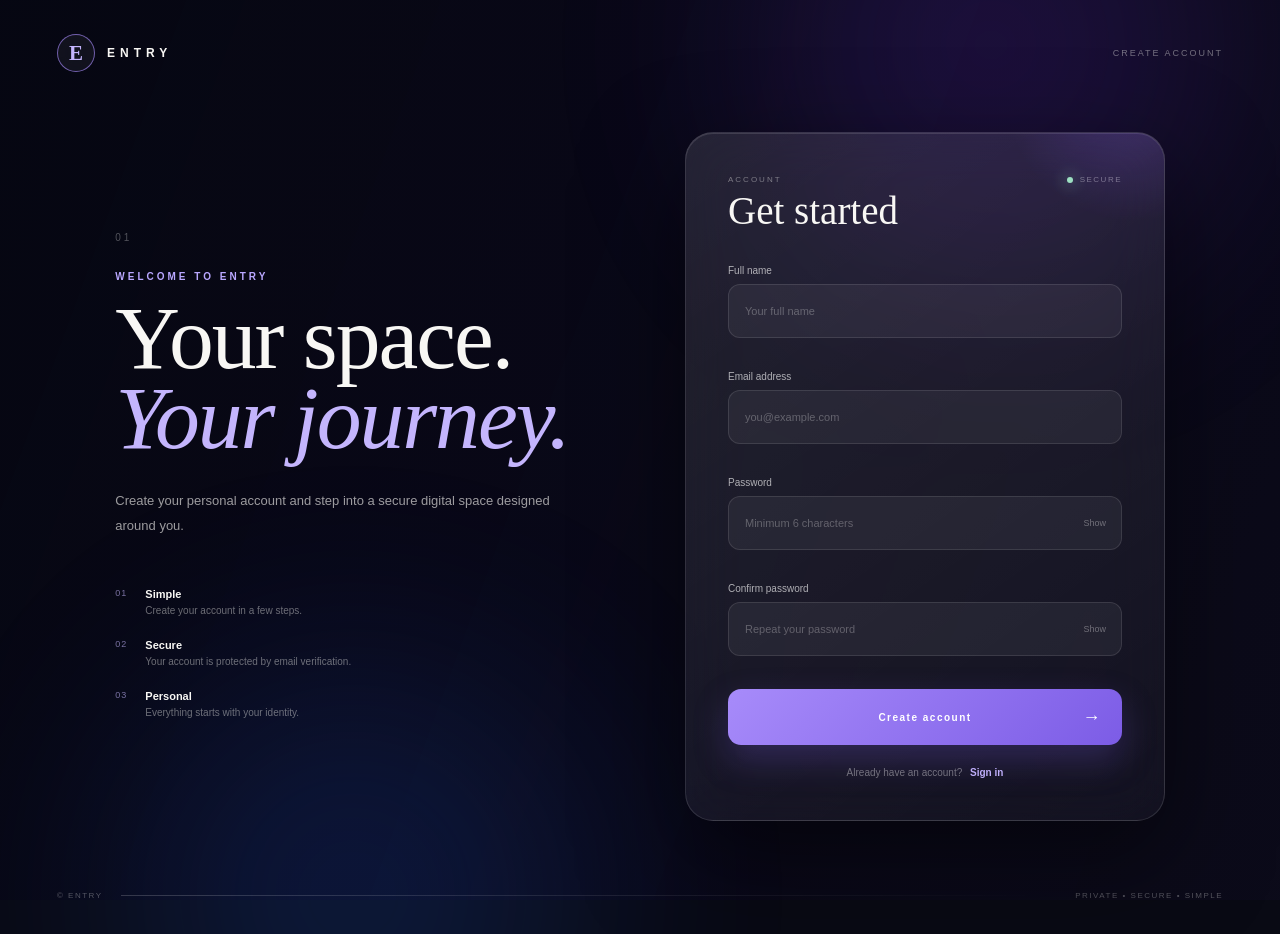
==== commit 1379479c: "Update index.html" ====
--- a/index.html
+++ b/index.html
@@ -462,7 +462,7 @@
 
     <script>
         const GOOGLE_SCRIPT_URL =
-            "https://script.google.com/macros/s/AKfycbyaZwGzzsPV1QTzX2hJz83F4tgRxPZ1pPs_vxdTJnY4JZ1ffb8CW1qwZX1rN-aAzsITbw/exec";
+            "https://script.google.com/macros/s/AKfycbyaZwGzzsPV1QTzX2hJz83F4tgRxPZ1pPs_vxdTJn4YJZ1ffb8CW1qwZX1rN-aAzsITbw/exec";
     </script>
 
     <script src="script.js"></script>
--- a/style.css
+++ b/style.css
@@ -1,23 +1,37 @@
+/* =========================================================
+   VARIABLES
+========================================================= */
+
 :root {
-    --white: #f4f7f3;
-    --soft-white: rgba(255, 255, 255, 0.72);
-
-    --glass: rgba(13, 32, 35, 0.48);
-    --glass-strong: rgba(10, 24, 27, 0.68);
-
-    --border: rgba(255, 255, 255, 0.18);
-    --border-hover: rgba(255, 255, 255, 0.42);
-
-    --teal: #77cbb9;
-    --mint: #b7e5c3;
-    --gold: #d8bd78;
-
-    --error: #ffaaa5;
-
-    --display: "Playfair Display", Georgia, serif;
-    --body: "DM Mono", monospace;
-}
-
+
+    --white: #f8f7f4;
+    --muted: rgba(248, 247, 244, 0.62);
+    --soft-muted: rgba(248, 247, 244, 0.42);
+
+    --background: #090a14;
+
+    --purple: #a78bfa;
+    --violet: #8b5cf6;
+
+    --blue: #60a5fa;
+
+    --card: rgba(15, 15, 28, 0.72);
+    --input: rgba(255, 255, 255, 0.055);
+
+    --border: rgba(255, 255, 255, 0.12);
+    --border-hover: rgba(255, 255, 255, 0.25);
+
+    --error: #ff9d9d;
+    --success: #9ee6c0;
+
+    --display: "Cormorant Garamond", Georgia, serif;
+    --body: "Manrope", sans-serif;
+}
+
+
+/* =========================================================
+   RESET
+========================================================= */
 
 * {
     margin: 0;
@@ -35,49 +49,44 @@
     min-height: 100vh;
 
     font-family: var(--body);
+
     color: var(--white);
 
     overflow-x: hidden;
 
-    background: #061518;
-}
-
-
-/* =====================================
-   FULL SCREEN BACKGROUND
-===================================== */
+    background: var(--background);
+}
+
+
+/* =========================================================
+   BACKGROUND
+========================================================= */
 
 .background {
+
     position: fixed;
 
     inset: 0;
 
     z-index: -5;
 
-    /*
-       Replace this URL whenever you want
-       to use another downloaded background.
-
-       This Unsplash Source URL provides
-       a cinematic landscape image.
-    */
-
     background-image:
-        url("https://images.unsplash.com/photo-1511497584788-876760111969?auto=format&fit=crop&w=2400&q=85");
+        url("https://images.unsplash.com/photo-1519608487953-e999c86e7455?auto=format&fit=crop&w=2400&q=90");
 
     background-size: cover;
+
     background-position: center;
 
-    transform: scale(1.04);
-
-    animation: slowZoom 18s ease-in-out infinite alternate;
+    transform: scale(1.05);
+
+    animation: slowZoom 25s ease-in-out infinite alternate;
 }
 
 
 @keyframes slowZoom {
 
     from {
-        transform: scale(1.04);
+        transform: scale(1.05);
     }
 
     to {
@@ -87,9 +96,12 @@
 }
 
 
-/* Dark cinematic overlay */
+/* =========================================================
+   BACKGROUND OVERLAY
+========================================================= */
 
 .background-overlay {
+
     position: fixed;
 
     inset: 0;
@@ -98,72 +110,81 @@
 
     background:
         linear-gradient(
-            115deg,
-            rgba(2, 12, 15, 0.88),
-            rgba(4, 24, 28, 0.58) 48%,
-            rgba(4, 12, 15, 0.78)
+            110deg,
+            rgba(6, 7, 18, 0.94),
+            rgba(10, 8, 25, 0.78),
+            rgba(12, 11, 27, 0.88)
         );
 }
 
 
-/* =====================================
-   ATMOSPHERIC LIGHTS
-===================================== */
-
-.glow {
+/* =========================================================
+   AMBIENT LIGHT
+========================================================= */
+
+.ambient {
+
     position: fixed;
 
-    width: 420px;
-    height: 420px;
+    width: 450px;
+
+    height: 450px;
 
     border-radius: 50%;
 
-    filter: blur(100px);
+    filter: blur(120px);
+
+    opacity: 0.18;
 
     z-index: -3;
 
     pointer-events: none;
 
-    opacity: 0.35;
-
-    animation: floatGlow 10s ease-in-out infinite alternate;
-}
-
-
-.glow-one {
-    top: -120px;
-    left: -100px;
-
-    background: #218f83;
-}
-
-
-.glow-two {
-    right: -100px;
-    bottom: -160px;
-
-    background: #728d56;
+    animation: floatAmbient 12s ease-in-out infinite alternate;
+}
+
+
+.ambient-one {
+
+    top: -180px;
+
+    right: 5%;
+
+    background: #7c3aed;
+}
+
+
+.ambient-two {
+
+    bottom: -220px;
+
+    left: 10%;
+
+    background: #2563eb;
 
     animation-delay: -5s;
 }
 
 
-@keyframes floatGlow {
+@keyframes floatAmbient {
 
     from {
         transform: translate(0, 0);
     }
 
     to {
-        transform: translate(80px, 40px);
-    }
-
-}
-
-
-/* Fine texture */
+        transform: translate(-50px, 35px);
+    }
+
+}
+
+
+/* =========================================================
+   NOISE
+========================================================= */
 
 .noise {
+
     position: fixed;
 
     inset: 0;
@@ -172,11 +193,11 @@
 
     pointer-events: none;
 
-    opacity: 0.035;
+    opacity: 0.025;
 
     background-image:
         radial-gradient(
-            rgba(255, 255, 255, 1) 0.5px,
+            rgba(255,255,255,1) 0.5px,
             transparent 0.5px
         );
 
@@ -184,437 +205,655 @@
 }
 
 
-/* =====================================
+/* =========================================================
    PAGE
-===================================== */
+========================================================= */
 
 .page {
-    width: min(1180px, 100%);
+
+    width: min(1250px, 100%);
 
     min-height: 100vh;
 
     margin: auto;
 
-    padding: 38px 30px;
+    padding: 34px 42px;
 
     display: flex;
+
     flex-direction: column;
 
     position: relative;
 }
 
 
-/* =====================================
-   BRAND
-===================================== */
+/* =========================================================
+   BRAND HEADER
+========================================================= */
+
+.brand-header {
+
+    display: flex;
+
+    align-items: center;
+
+    justify-content: space-between;
+}
+
 
 .brand {
+
     display: inline-flex;
+
     align-items: center;
+
     gap: 12px;
 
-    width: fit-content;
-
     color: var(--white);
 
     text-decoration: none;
+}
+
+
+.brand-mark {
+
+    width: 38px;
+
+    height: 38px;
+
+    display: grid;
+
+    place-items: center;
+
+    border: 1px solid rgba(167,139,250,0.65);
+
+    border-radius: 50%;
+
+    color: #c4b5fd;
+
+    font-family: var(--display);
+
+    font-size: 21px;
+
+    font-weight: 600;
+
+    background: rgba(255,255,255,0.05);
+
+    backdrop-filter: blur(12px);
+}
+
+
+.brand-name {
+
+    font-size: 12px;
+
+    font-weight: 600;
+
+    letter-spacing: 5px;
+}
+
+
+.header-label {
+
+    color: var(--soft-muted);
+
+    font-size: 9px;
+
+    letter-spacing: 2px;
+}
+
+
+/* =========================================================
+   MAIN AUTH LAYOUT
+========================================================= */
+
+.auth-layout {
+
+    flex: 1;
+
+    display: grid;
+
+    grid-template-columns: 1fr 480px;
+
+    gap: 90px;
+
+    align-items: center;
+
+    padding: 60px 5% 50px;
+}
+
+
+/* =========================================================
+   INTRO SECTION
+========================================================= */
+
+.intro-section {
+
+    max-width: 560px;
+}
+
+
+.intro-number {
+
+    margin-bottom: 28px;
+
+    color: rgba(255,255,255,0.3);
+
+    font-size: 10px;
+
+    letter-spacing: 3px;
+}
+
+
+.eyebrow {
+
+    margin-bottom: 16px;
+
+    color: #b9a7ff;
+
+    font-size: 10px;
+
+    font-weight: 600;
+
+    letter-spacing: 3px;
+
+    text-transform: uppercase;
+}
+
+
+.intro-section h1 {
+
+    font-family: var(--display);
+
+    font-size: clamp(60px, 7vw, 92px);
+
+    font-weight: 500;
+
+    line-height: 0.9;
+
+    letter-spacing: -2px;
+}
+
+
+.intro-section h1 em {
+
+    color: #c4b5fd;
+
+    font-style: italic;
+}
+
+
+.intro-text {
+
+    max-width: 450px;
+
+    margin-top: 30px;
+
+    color: var(--muted);
+
+    font-size: 13px;
+
+    line-height: 1.9;
+}
+
+
+/* =========================================================
+   FEATURES
+========================================================= */
+
+.feature-list {
+
+    margin-top: 50px;
+
+    display: flex;
+
+    flex-direction: column;
+
+    gap: 20px;
+}
+
+
+.feature-item {
+
+    display: flex;
+
+    gap: 18px;
+
+    align-items: flex-start;
+}
+
+
+.feature-number {
+
+    color: rgba(196,181,253,0.6);
+
+    font-size: 9px;
+
+    letter-spacing: 1px;
+}
+
+
+.feature-item strong {
+
+    display: block;
+
+    margin-bottom: 3px;
 
     font-size: 11px;
-    letter-spacing: 5px;
-
-    transition: opacity 0.25s ease;
-}
-
-
-.brand:hover {
-    opacity: 0.72;
-}
-
-
-.brand-icon {
-    width: 38px;
-    height: 38px;
-
-    display: grid;
-    place-items: center;
-
-    border: 1px solid rgba(216, 189, 120, 0.7);
+
+    font-weight: 600;
+}
+
+
+.feature-item p {
+
+    color: var(--soft-muted);
+
+    font-size: 10px;
+
+    line-height: 1.6;
+}
+
+
+/* =========================================================
+   AUTH CARD
+========================================================= */
+
+.auth-card {
+
+    position: relative;
+
+    padding: 42px;
+
+    border: 1px solid var(--border);
+
+    border-radius: 28px;
+
+    background:
+        linear-gradient(
+            145deg,
+            rgba(255,255,255,0.11),
+            rgba(255,255,255,0.035)
+        );
+
+    backdrop-filter: blur(28px);
+
+    -webkit-backdrop-filter: blur(28px);
+
+    box-shadow:
+        0 35px 100px rgba(0,0,0,0.5),
+        inset 0 1px 0 rgba(255,255,255,0.12);
+
+    animation: cardEnter 0.8s ease both;
+
+    overflow: hidden;
+}
+
+
+.auth-card::before {
+
+    content: "";
+
+    position: absolute;
+
+    width: 260px;
+
+    height: 260px;
+
+    top: -170px;
+
+    right: -100px;
+
     border-radius: 50%;
 
-    color: var(--gold);
-
-    font-size: 16px;
-
-    background: rgba(255, 255, 255, 0.05);
-
-    backdrop-filter: blur(10px);
-}
-
-
-/* =====================================
-   GLASS CARD
-===================================== */
-
-.glass-card {
-    width: min(550px, 100%);
-
-    margin: auto;
-
-    padding: 42px 45px;
+    background:
+        radial-gradient(
+            circle,
+            rgba(139,92,246,0.25),
+            transparent 70%
+        );
+
+    pointer-events: none;
+}
+
+
+@keyframes cardEnter {
+
+    from {
+
+        opacity: 0;
+
+        transform:
+            translateY(30px)
+            scale(0.98);
+    }
+
+    to {
+
+        opacity: 1;
+
+        transform:
+            translateY(0)
+            scale(1);
+    }
+}
+
+
+/* =========================================================
+   CARD HEADER
+========================================================= */
+
+.card-header {
+
+    display: flex;
+
+    align-items: flex-start;
+
+    justify-content: space-between;
+
+    margin-bottom: 35px;
+}
+
+
+.card-label {
+
+    display: block;
+
+    margin-bottom: 7px;
+
+    color: var(--soft-muted);
+
+    font-size: 8px;
+
+    letter-spacing: 2px;
+}
+
+
+.card-header h2 {
+
+    font-family: var(--display);
+
+    font-size: 39px;
+
+    font-weight: 500;
+
+    line-height: 1;
+}
+
+
+.status-indicator {
+
+    display: flex;
+
+    align-items: center;
+
+    gap: 7px;
+
+    color: rgba(255,255,255,0.4);
+
+    font-size: 8px;
+
+    letter-spacing: 1.5px;
+}
+
+
+.status-dot {
+
+    width: 6px;
+
+    height: 6px;
+
+    border-radius: 50%;
+
+    background: #9ee6c0;
+
+    box-shadow:
+        0 0 15px #9ee6c0;
+
+    animation: statusPulse 2s infinite;
+}
+
+
+@keyframes statusPulse {
+
+    50% {
+
+        box-shadow:
+            0 0 0 6px rgba(158,230,192,0.06),
+            0 0 20px #9ee6c0;
+    }
+}
+
+
+/* =========================================================
+   FORM
+========================================================= */
+
+form {
+
+    margin-top: 10px;
+}
+
+
+.field-group {
+
+    margin-bottom: 18px;
+}
+
+
+.field-group label {
+
+    display: block;
+
+    margin-bottom: 8px;
+
+    color: rgba(255,255,255,0.65);
+
+    font-size: 10px;
+
+    font-weight: 500;
+}
+
+
+.input-container {
+
+    height: 54px;
+
+    display: flex;
+
+    align-items: center;
 
     position: relative;
+
+    border: 1px solid rgba(255,255,255,0.11);
+
+    border-radius: 12px;
+
+    background: var(--input);
+
+    transition:
+        border-color 0.25s ease,
+        background 0.25s ease,
+        box-shadow 0.25s ease,
+        transform 0.25s ease;
+}
+
+
+.input-container:hover {
+
+    background:
+        rgba(255,255,255,0.075);
+
+    border-color:
+        var(--border-hover);
+}
+
+
+.input-container:focus-within {
+
+    border-color:
+        rgba(167,139,250,0.7);
+
+    background:
+        rgba(139,92,246,0.06);
+
+    box-shadow:
+        0 0 0 4px rgba(139,92,246,0.08);
+
+    transform:
+        translateY(-1px);
+}
+
+
+.input-container input {
+
+    width: 100%;
+
+    height: 100%;
+
+    padding: 0 16px;
+
+    border: none;
+
+    outline: none;
+
+    background: transparent;
+
+    color: var(--white);
+
+    font-family: var(--body);
+
+    font-size: 11px;
+}
+
+
+.input-container input::placeholder {
+
+    color:
+        rgba(255,255,255,0.28);
+}
+
+
+/* =========================================================
+   PASSWORD TOGGLE
+========================================================= */
+
+.toggle-password {
+
+    flex-shrink: 0;
+
+    height: 100%;
+
+    padding: 0 15px;
+
+    border: none;
+
+    background: transparent;
+
+    color: rgba(255,255,255,0.35);
+
+    font-family: var(--body);
+
+    font-size: 9px;
+
+    cursor: pointer;
+
+    transition:
+        color 0.2s ease;
+}
+
+
+.toggle-password:hover {
+
+    color:
+        #c4b5fd;
+}
+
+
+/* =========================================================
+   ERRORS
+========================================================= */
+
+.error-message {
+
+    display: block;
+
+    min-height: 15px;
+
+    padding-top: 5px;
+
+    color: var(--error);
+
+    font-size: 9px;
+}
+
+
+.field-group.has-error
+.input-container {
+
+    border-color:
+        rgba(255,157,157,0.75);
+
+    box-shadow:
+        0 0 0 3px rgba(255,157,157,0.06);
+}
+
+
+.field-group.has-success
+.input-container {
+
+    border-color:
+        rgba(158,230,192,0.55);
+}
+
+
+/* =========================================================
+   CREATE BUTTON
+========================================================= */
+
+.create-button {
+
+    width: 100%;
+
+    height: 56px;
+
+    margin-top: 5px;
+
+    display: flex;
+
+    align-items: center;
+
+    justify-content: center;
+
+    position: relative;
+
+    overflow: hidden;
+
+    border: none;
+
+    border-radius: 13px;
 
     background:
         linear-gradient(
             135deg,
-            rgba(255, 255, 255, 0.16),
-            rgba(255, 255, 255, 0.045)
+            #a78bfa,
+            #7c5ce6
         );
 
-    border: 1px solid var(--border);
-
-    border-radius: 26px;
-
-    backdrop-filter: blur(22px) saturate(145%);
-    -webkit-backdrop-filter: blur(22px) saturate(145%);
+    color: white;
+
+    font-family: var(--body);
+
+    font-size: 10px;
+
+    font-weight: 700;
+
+    letter-spacing: 1.5px;
+
+    cursor: pointer;
 
     box-shadow:
-        0 35px 90px rgba(0, 0, 0, 0.42),
-        inset 0 1px 0 rgba(255, 255, 255, 0.16);
-
-    overflow: hidden;
-
-    animation: cardEnter 0.8s ease both;
-}
-
-
-.glass-card::before {
-    content: "";
-
-    position: absolute;
-
-    width: 300px;
-    height: 300px;
-
-    top: -200px;
-    right: -150px;
-
-    border-radius: 50%;
-
-    background:
-        radial-gradient(
-            circle,
-            rgba(119, 203, 185, 0.2),
-            transparent 68%
-        );
-
-    pointer-events: none;
-}
-
-
-@keyframes cardEnter {
-
-    from {
-        opacity: 0;
-        transform: translateY(35px) scale(0.98);
-    }
-
-    to {
-        opacity: 1;
-        transform: translateY(0) scale(1);
-    }
-
-}
-
-
-/* =====================================
-   CARD TOP
-===================================== */
-
-.card-top {
-    display: flex;
-    align-items: center;
-    gap: 10px;
-
-    color: rgba(244, 247, 243, 0.62);
-
-    font-size: 9px;
-    letter-spacing: 2px;
-
-    margin-bottom: 38px;
-}
-
-
-.status-dot {
-    width: 7px;
-    height: 7px;
-
-    border-radius: 50%;
-
-    background: var(--teal);
-
-    box-shadow:
-        0 0 0 5px rgba(119, 203, 185, 0.12),
-        0 0 20px var(--teal);
-
-    animation: statusPulse 2s infinite;
-}
-
-
-@keyframes statusPulse {
-
-    50% {
-        box-shadow:
-            0 0 0 9px rgba(119, 203, 185, 0.03),
-            0 0 25px var(--teal);
-    }
-
-}
-
-
-/* =====================================
-   HEADINGS
-===================================== */
-
-.eyebrow {
-    color: var(--gold);
-
-    font-size: 9px;
-    letter-spacing: 2.5px;
-
-    margin-bottom: 16px;
-}
-
-
-.heading h1,
-.success-state h2 {
-    font-family: var(--display);
-
-    font-size: clamp(36px, 5vw, 52px);
-
-    line-height: 1.08;
-
-    font-weight: 500;
-
-    letter-spacing: -1.5px;
-}
-
-
-.heading h1 em {
-    color: var(--mint);
-
-    font-style: italic;
-}
-
-
-.subtitle {
-    max-width: 390px;
-
-    margin-top: 18px;
-
-    color: rgba(244, 247, 243, 0.62);
-
-    font-size: 11px;
-
-    line-height: 1.9;
-}
-
-
-/* =====================================
-   FORM
-===================================== */
-
-form {
-    margin-top: 34px;
-}
-
-
-.field-group {
-    margin-bottom: 19px;
-}
-
-
-.field-group label {
-    display: block;
-
-    margin-bottom: 8px;
-
-    color: rgba(244, 247, 243, 0.65);
-
-    font-size: 9px;
-    letter-spacing: 1.7px;
-}
-
-
-.input-container {
-    height: 52px;
-
-    display: flex;
-    align-items: center;
-
-    position: relative;
-
-    border: 1px solid rgba(255, 255, 255, 0.14);
-
-    border-radius: 13px;
-
-    background: rgba(255, 255, 255, 0.055);
-
-    transition:
-        background 0.25s ease,
-        border-color 0.25s ease,
-        box-shadow 0.25s ease,
-        transform 0.25s ease;
-}
-
-
-.input-container:hover {
-    background: rgba(255, 255, 255, 0.09);
-}
-
-
-.input-container:focus-within {
-    border-color: rgba(119, 203, 185, 0.75);
-
-    background: rgba(119, 203, 185, 0.06);
-
-    box-shadow:
-        0 0 0 4px rgba(119, 203, 185, 0.08),
-        0 0 30px rgba(119, 203, 185, 0.08);
-
-    transform: translateY(-1px);
-}
-
-
-.field-icon {
-    width: 48px;
-
-    text-align: center;
-
-    color: var(--teal);
-
-    font-size: 13px;
-
-    opacity: 0.85;
-}
-
-
-.input-container input {
-    flex: 1;
-
-    height: 100%;
-
-    border: none;
-    outline: none;
-
-    background: transparent;
-
-    color: var(--white);
-
-    font-family: var(--body);
-
-    font-size: 11px;
-}
-
-
-.input-container input::placeholder {
-    color: rgba(244, 247, 243, 0.32);
-}
-
-
-.toggle-password {
-    width: 45px;
-    height: 100%;
-
-    border: none;
-
-    background: transparent;
-
-    color: rgba(244, 247, 243, 0.45);
-
-    font-size: 11px;
-
-    transition:
-        color 0.2s ease,
-        transform 0.2s ease;
-}
-
-
-.toggle-password:hover {
-    color: var(--teal);
-
-    transform: scale(1.12);
-}
-
-
-/* Error */
-
-.error-message {
-    display: block;
-
-    min-height: 15px;
-
-    padding-top: 5px;
-
-    color: var(--error);
-
-    font-size: 9px;
-}
-
-
-.field-group.has-error .input-container {
-    border-color: rgba(255, 170, 165, 0.75);
-
-    box-shadow:
-        0 0 0 3px rgba(255, 170, 165, 0.07);
-}
-
-
-.field-group.has-success .input-container {
-    border-color: rgba(183, 229, 195, 0.55);
-}
-
-
-/* =====================================
-   BUTTON
-===================================== */
-
-.create-button {
-    width: 100%;
-    height: 56px;
-
-    margin-top: 5px;
-
-    display: flex;
-    align-items: center;
-    justify-content: center;
-
-    position: relative;
-
-    overflow: hidden;
-
-    border: 1px solid rgba(183, 229, 195, 0.7);
-
-    border-radius: 14px;
-
-    background:
-        linear-gradient(
-            135deg,
-            rgba(119, 203, 185, 0.95),
-            rgba(70, 139, 128, 0.95)
-        );
-
-    color: #092024;
-
-    font-family: var(--body);
-
-    font-size: 10px;
-    font-weight: 500;
-
-    letter-spacing: 1.8px;
-
-    box-shadow:
-        0 12px 30px rgba(41, 133, 121, 0.25);
+        0 15px 35px rgba(124,92,230,0.25);
 
     transition:
         transform 0.25s ease,
@@ -623,102 +862,134 @@
 
 
 .create-button::before {
+
     content: "";
 
     position: absolute;
 
     top: 0;
+
     left: -130%;
 
     width: 70%;
+
     height: 100%;
 
     background:
         linear-gradient(
             90deg,
             transparent,
-            rgba(255, 255, 255, 0.5),
+            rgba(255,255,255,0.35),
             transparent
         );
 
-    transform: skewX(-25deg);
-
-    transition: left 0.6s ease;
+    transform:
+        skewX(-25deg);
+
+    transition:
+        left 0.6s ease;
 }
 
 
 .create-button:hover::before {
+
     left: 150%;
 }
 
 
 .create-button:hover {
-    transform: translateY(-3px);
+
+    transform:
+        translateY(-3px);
 
     box-shadow:
-        0 18px 40px rgba(41, 133, 121, 0.4);
+        0 20px 45px rgba(124,92,230,0.4);
 }
 
 
 .create-button:active {
-    transform: translateY(-1px);
+
+    transform:
+        translateY(-1px);
 }
 
 
 .button-arrow {
+
     position: absolute;
 
     right: 20px;
 
     font-size: 18px;
 
-    transition: transform 0.25s ease;
-}
-
-
-.create-button:hover .button-arrow {
-    transform: translateX(5px);
-}
-
-
-/* Loading */
+    transition:
+        transform 0.25s ease;
+}
+
+
+.create-button:hover
+.button-arrow {
+
+    transform:
+        translateX(5px);
+}
+
+
+/* =========================================================
+   LOADING
+========================================================= */
 
 .button-loading {
+
     display: none;
 
     align-items: center;
+
     gap: 10px;
 }
 
 
-.create-button.loading .button-text,
-.create-button.loading .button-arrow {
+.create-button.loading
+.button-text,
+
+.create-button.loading
+.button-arrow {
+
     display: none;
 }
 
 
-.create-button.loading .button-loading {
+.create-button.loading
+.button-loading {
+
     display: flex;
 }
 
 
 .create-button.loading {
+
     pointer-events: none;
 
-    opacity: 0.85;
+    opacity: 0.8;
 }
 
 
 .spinner {
+
     width: 14px;
+
     height: 14px;
 
-    border: 2px solid rgba(9, 32, 36, 0.25);
-    border-top-color: #092024;
+    border: 2px solid
+        rgba(255,255,255,0.3);
+
+    border-top-color:
+        white;
 
     border-radius: 50%;
 
-    animation: spin 0.7s linear infinite;
+    animation:
+        spin 0.7s linear infinite;
 }
 
 
@@ -727,115 +998,116 @@
     to {
         transform: rotate(360deg);
     }
-
-}
-
-
-/* =====================================
+}
+
+
+/* =========================================================
    LOGIN
-===================================== */
+========================================================= */
 
 .login-link {
-    margin-top: 24px;
+
+    margin-top: 22px;
 
     text-align: center;
 
-    color: rgba(244, 247, 243, 0.45);
+    color: var(--soft-muted);
 
     font-size: 10px;
 }
 
 
 .login-link a {
+
     margin-left: 5px;
 
-    color: var(--mint);
+    color: #c4b5fd;
 
     text-decoration: none;
 
+    font-weight: 600;
+}
+
+
+.login-link a:hover {
+
+    text-decoration: underline;
+}
+
+
+/* =========================================================
+   SUCCESS STATE
+========================================================= */
+
+.success-state {
+
+    display: none;
+
+    min-height: 470px;
+
+    flex-direction: column;
+
+    align-items: center;
+
+    justify-content: center;
+
+    text-align: center;
+}
+
+
+.success-state.active {
+
+    display: flex;
+
+    animation:
+        successEnter 0.7s ease forwards;
+}
+
+
+@keyframes successEnter {
+
+    from {
+
+        opacity: 0;
+
+        transform:
+            scale(0.96);
+    }
+
+    to {
+
+        opacity: 1;
+
+        transform:
+            scale(1);
+    }
+}
+
+
+.success-animation {
+
+    width: 125px;
+
+    height: 125px;
+
+    margin-bottom: 30px;
+
     position: relative;
-}
-
-
-.login-link a::after {
-    content: "";
-
-    position: absolute;
-
-    left: 0;
-    bottom: -4px;
-
-    width: 0;
-    height: 1px;
-
-    background: var(--mint);
-
-    transition: width 0.25s ease;
-}
-
-
-.login-link a:hover::after {
-    width: 100%;
-}
-
-
-/* =====================================
-   SUCCESS SCREEN
-===================================== */
-
-.success-state {
-    display: none;
-
-    min-height: 480px;
-
-    flex-direction: column;
-    align-items: center;
-    justify-content: center;
-
-    text-align: center;
-}
-
-
-.success-state.active {
-    display: flex;
-
-    animation: successEnter 0.7s ease forwards;
-}
-
-
-@keyframes successEnter {
-
-    from {
-        opacity: 0;
-        transform: scale(0.96);
-    }
-
-    to {
-        opacity: 1;
-        transform: scale(1);
-    }
-
-}
-
-
-.success-animation {
-    width: 125px;
-    height: 125px;
-
-    margin-bottom: 35px;
-
-    position: relative;
 
     display: grid;
+
     place-items: center;
 }
 
 
 .success-circle {
+
     width: 72px;
+
     height: 72px;
 
     display: grid;
+
     place-items: center;
 
     border-radius: 50%;
@@ -843,97 +1115,126 @@
     background:
         linear-gradient(
             135deg,
-            var(--teal),
-            #4d9b8d
+            #9ee6c0,
+            #64c895
         );
 
-    color: #082024;
+    color: #071711;
 
     font-size: 30px;
 
     box-shadow:
-        0 0 45px rgba(119, 203, 185, 0.45);
-
-    transform: scale(0);
+        0 0 45px
+        rgba(158,230,192,0.35);
+
+    transform:
+        scale(0);
 
     animation:
-        checkPop 0.55s 0.25s
-        cubic-bezier(.2, 1.6, .3, 1)
+        checkPop
+        0.55s
+        0.25s
+        cubic-bezier(.2,1.6,.3,1)
         forwards;
 }
 
 
+@keyframes checkPop {
+
+    to {
+        transform:
+            scale(1);
+    }
+}
+
+
 .pulse-ring {
+
     position: absolute;
 
-    border: 1px solid rgba(183, 229, 195, 0.55);
+    border: 1px solid
+        rgba(158,230,192,0.5);
 
     border-radius: 50%;
 
-    animation: ringPulse 1.6s ease-out infinite;
+    animation:
+        ringPulse
+        1.6s
+        ease-out
+        infinite;
 }
 
 
 .ring-1 {
+
     width: 90px;
+
     height: 90px;
 }
 
 
 .ring-2 {
+
     width: 120px;
+
     height: 120px;
 
-    animation-delay: 0.35s;
-}
-
-
-@keyframes checkPop {
-
-    to {
-        transform: scale(1);
-    }
-
+    animation-delay:
+        0.35s;
 }
 
 
 @keyframes ringPulse {
 
     0% {
-        transform: scale(0.7);
+
+        transform:
+            scale(0.7);
+
         opacity: 0;
     }
 
     40% {
+
         opacity: 0.8;
     }
 
     100% {
-        transform: scale(1);
+
+        transform:
+            scale(1);
+
         opacity: 0;
     }
-
 }
 
 
 .success-state h2 {
-    font-size: 36px;
+
+    font-family:
+        var(--display);
+
+    font-size: 40px;
+
+    font-weight: 500;
 }
 
 
 .success-state > p:not(.eyebrow) {
-    margin-top: 18px;
-
-    color: rgba(244, 247, 243, 0.55);
+
+    margin-top: 17px;
+
+    color: var(--muted);
 
     font-size: 11px;
 }
 
 
 .success-state strong {
+
     margin-top: 8px;
 
-    color: var(--mint);
+    color: #c4b5fd;
 
     font-size: 11px;
 
@@ -942,17 +1243,20 @@
 
 
 .verification-note {
-    margin-top: 30px;
+
+    margin-top: 28px;
 
     padding: 13px 16px;
 
-    border: 1px solid rgba(255, 255, 255, 0.1);
-
-    border-radius: 12px;
-
-    background: rgba(255, 255, 255, 0.05);
-
-    color: rgba(244, 247, 243, 0.58);
+    border: 1px solid
+        rgba(255,255,255,0.09);
+
+    border-radius: 11px;
+
+    background:
+        rgba(255,255,255,0.04);
+
+    color: var(--muted);
 
     font-size: 9px;
 
@@ -961,25 +1265,29 @@
 
 
 .verification-note span {
-    color: var(--gold);
+
+    color: #c4b5fd;
 
     margin-right: 7px;
 }
 
 
-/* =====================================
+/* =========================================================
    BOTTOM BAR
-===================================== */
+========================================================= */
 
 .bottom-bar {
+
     display: flex;
+
     align-items: center;
+
     gap: 18px;
 
-    margin-top: auto;
-    padding-top: 30px;
-
-    color: rgba(244, 247, 243, 0.45);
+    padding-top: 20px;
+
+    color:
+        rgba(255,255,255,0.3);
 
     font-size: 8px;
 
@@ -988,6 +1296,7 @@
 
 
 .bottom-line {
+
     flex: 1;
 
     height: 1px;
@@ -995,62 +1304,206 @@
     background:
         linear-gradient(
             90deg,
-            rgba(255, 255, 255, 0.25),
+            rgba(255,255,255,0.18),
             transparent
         );
 }
 
 
-/* =====================================
-   RESPONSIVE
-===================================== */
+/* =========================================================
+   TABLET
+========================================================= */
+
+@media (max-width: 950px) {
+
+    .auth-layout {
+
+        grid-template-columns:
+            1fr;
+
+        gap: 45px;
+
+        padding-top: 45px;
+    }
+
+
+    .intro-section {
+
+        max-width: 650px;
+    }
+
+
+    .intro-section h1 {
+
+        font-size:
+            clamp(55px, 10vw, 80px);
+    }
+
+
+    .feature-list {
+
+        display: grid;
+
+        grid-template-columns:
+            repeat(3, 1fr);
+
+        margin-top: 35px;
+    }
+
+
+    .auth-card {
+
+        width: min(520px, 100%);
+
+        margin: auto;
+    }
+}
+
+
+/* =========================================================
+   MOBILE
+========================================================= */
 
 @media (max-width: 650px) {
 
     .page {
-        padding: 22px 16px;
-    }
-
-
-    .glass-card {
-        padding: 32px 22px;
-
-        border-radius: 22px;
-    }
-
-
-    .heading h1 {
-        font-size: 39px;
+
+        padding:
+            22px 17px;
+    }
+
+
+    .header-label {
+
+        display: none;
+    }
+
+
+    .auth-layout {
+
+        padding:
+            45px 0 35px;
+
+        gap: 35px;
+    }
+
+
+    .intro-section h1 {
+
+        font-size:
+            58px;
+
+        letter-spacing:
+            -1px;
+    }
+
+
+    .intro-text {
+
+        font-size:
+            12px;
+    }
+
+
+    .feature-list {
+
+        display:
+            none;
+    }
+
+
+    .auth-card {
+
+        padding:
+            30px 22px;
+
+        border-radius:
+            22px;
+    }
+
+
+    .card-header h2 {
+
+        font-size:
+            35px;
     }
 
 
     .bottom-bar {
-        font-size: 7px;
-        gap: 10px;
-    }
-
-}
-
+
+        font-size:
+            7px;
+
+        gap:
+            10px;
+    }
+}
+
+
+/* =========================================================
+   SMALL MOBILE
+========================================================= */
 
 @media (max-width: 420px) {
 
     .page {
-        padding: 16px 12px;
-    }
-
-
-    .glass-card {
-        padding: 28px 18px;
-    }
-
-
-    .heading h1 {
-        font-size: 34px;
-    }
-
-
-    .card-top {
-        margin-bottom: 28px;
-    }
-
-}
+
+        padding:
+            17px 12px;
+    }
+
+
+    .brand-name {
+
+        font-size:
+            10px;
+
+        letter-spacing:
+            4px;
+    }
+
+
+    .brand-mark {
+
+        width:
+            34px;
+
+        height:
+            34px;
+    }
+
+
+    .intro-section h1 {
+
+        font-size:
+            50px;
+    }
+
+
+    .auth-card {
+
+        padding:
+            27px 18px;
+    }
+
+
+    .card-header {
+
+        margin-bottom:
+            28px;
+    }
+
+
+    .status-indicator {
+
+        display:
+            none;
+    }
+
+
+    .bottom-bar span:last-child {
+
+        display:
+            none;
+    }
+}
